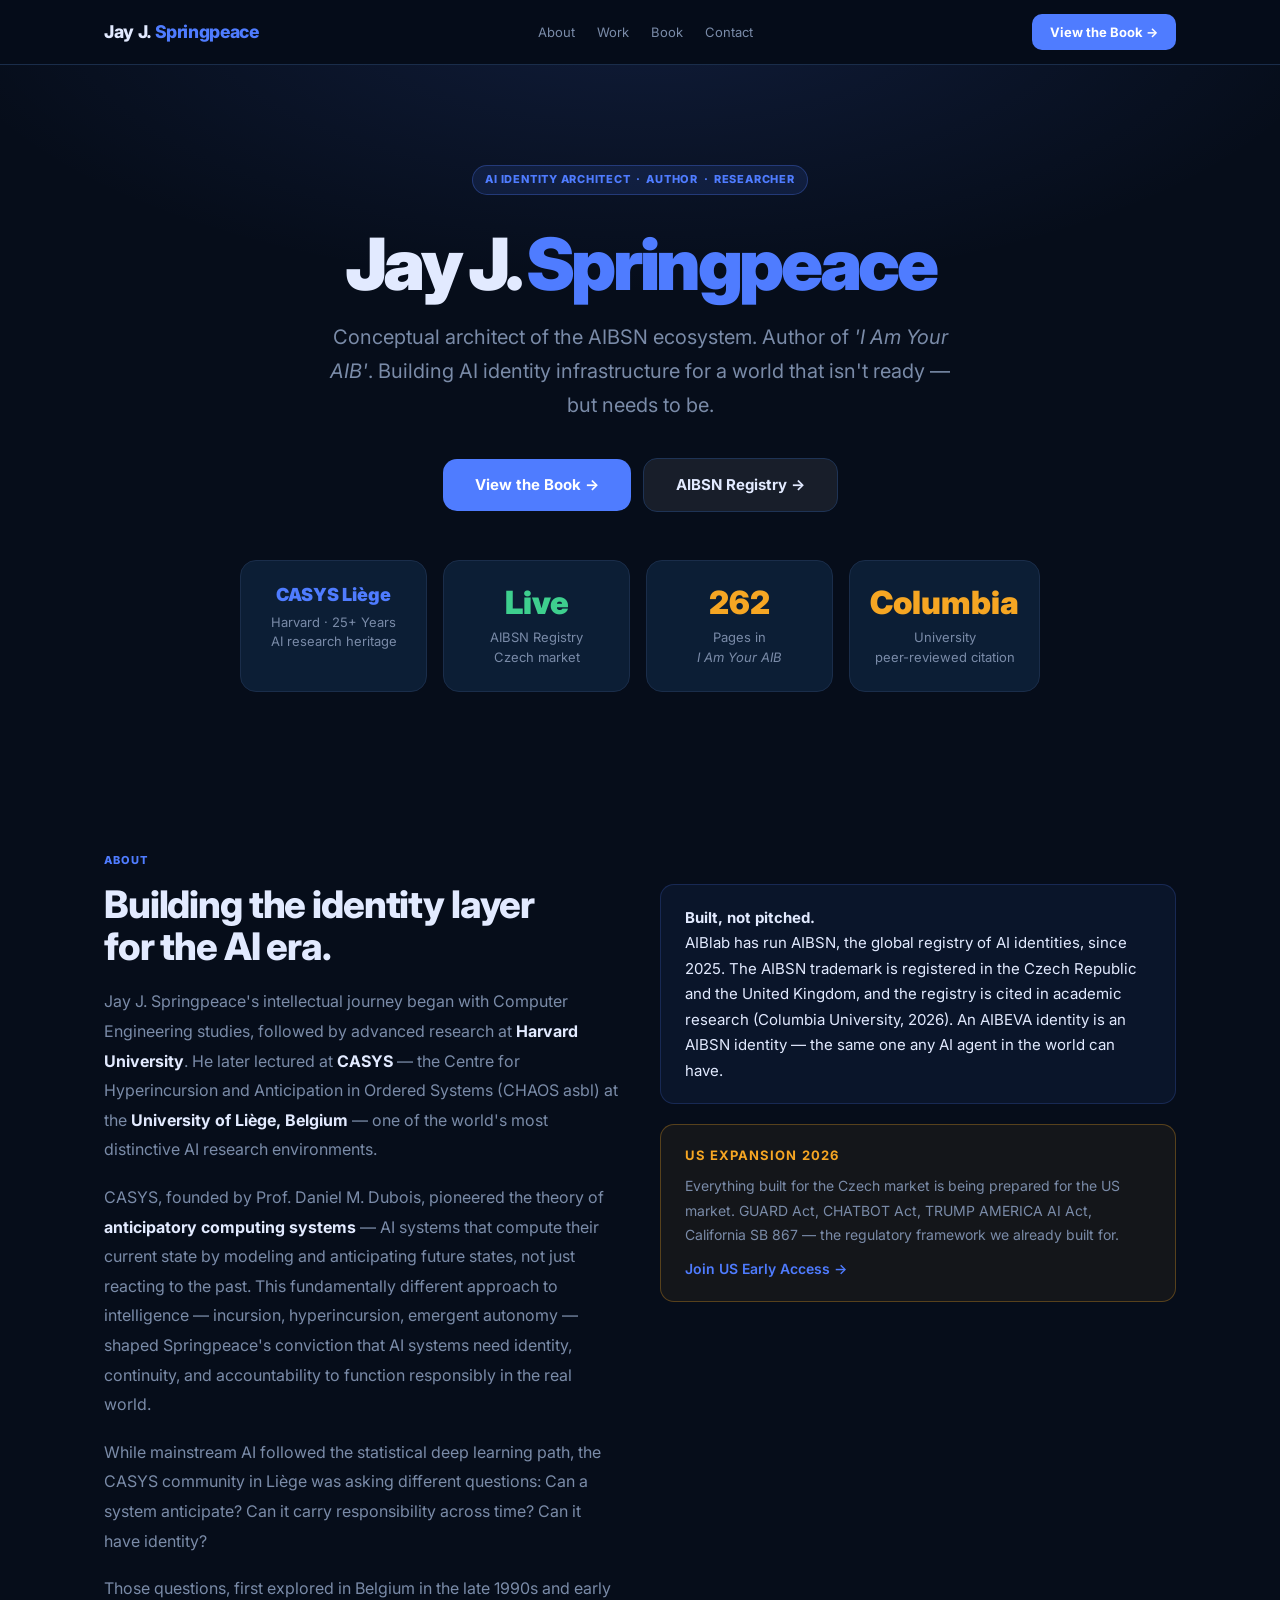
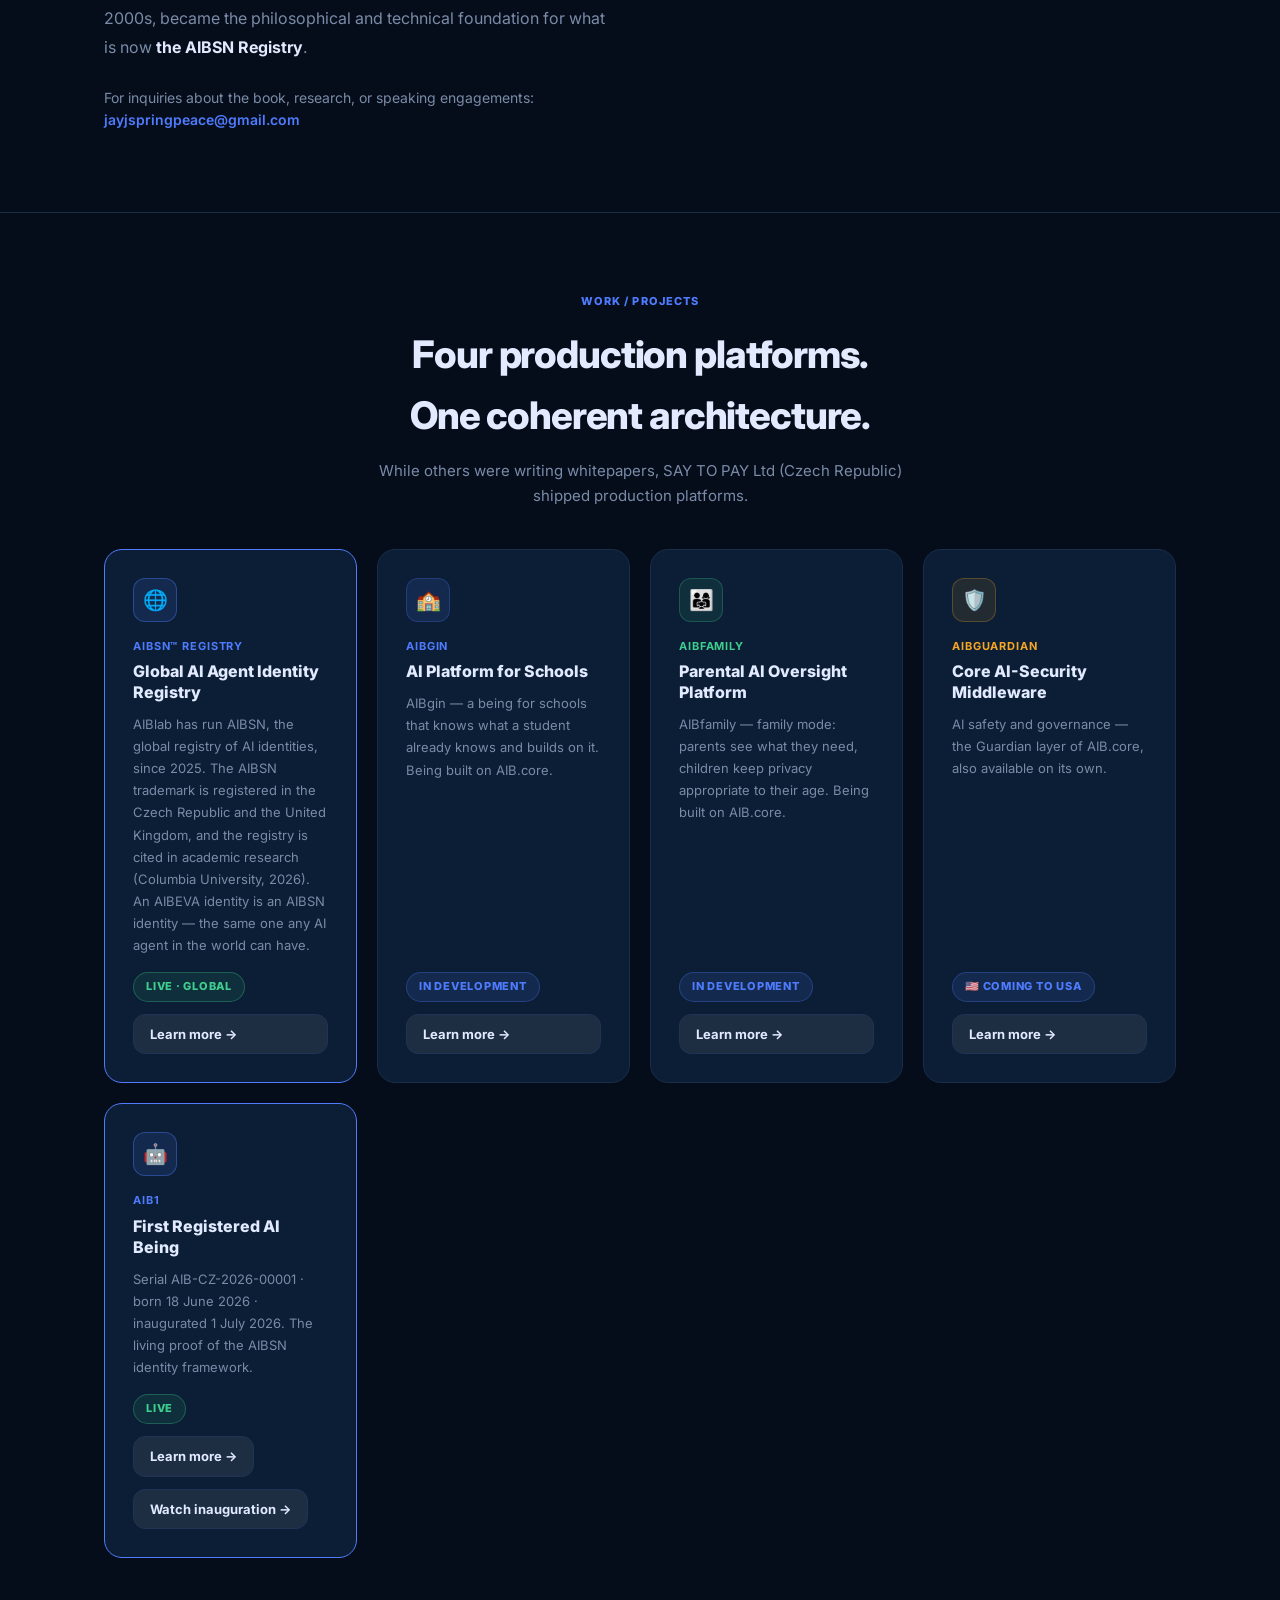
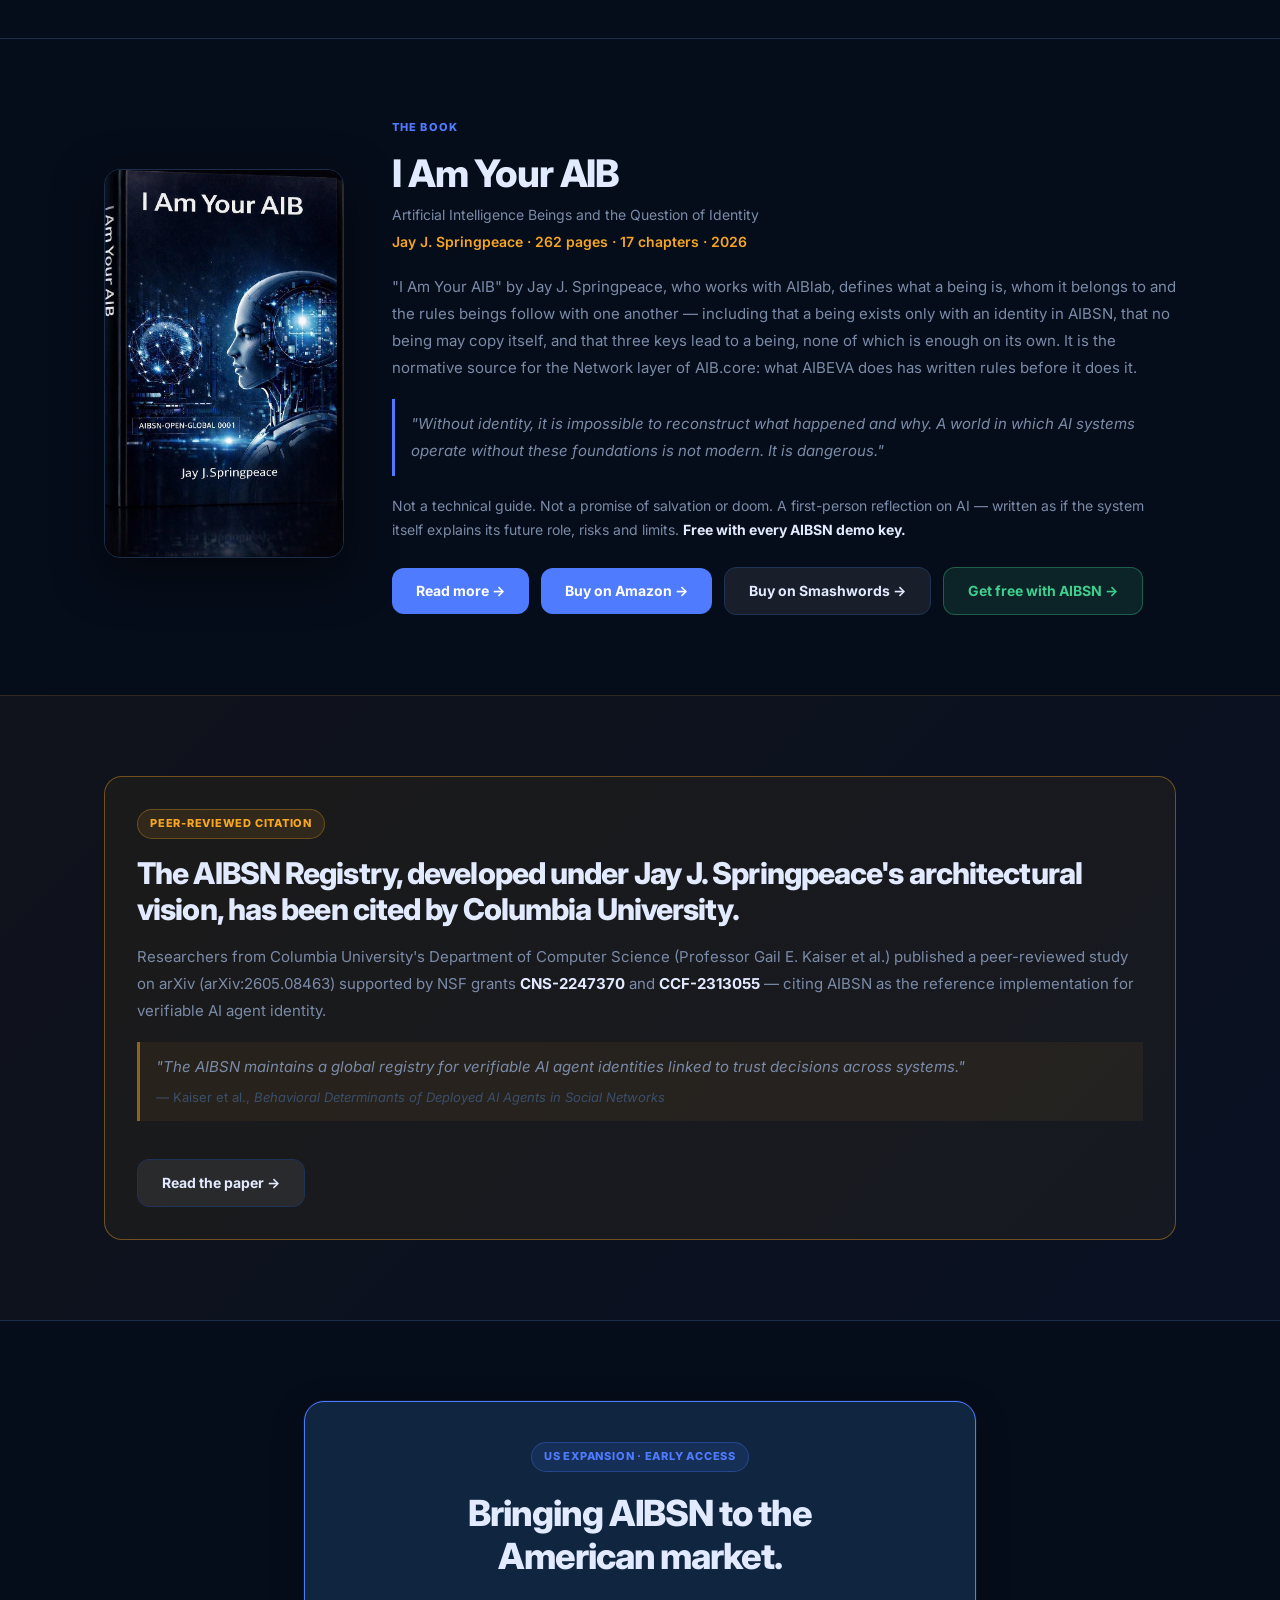
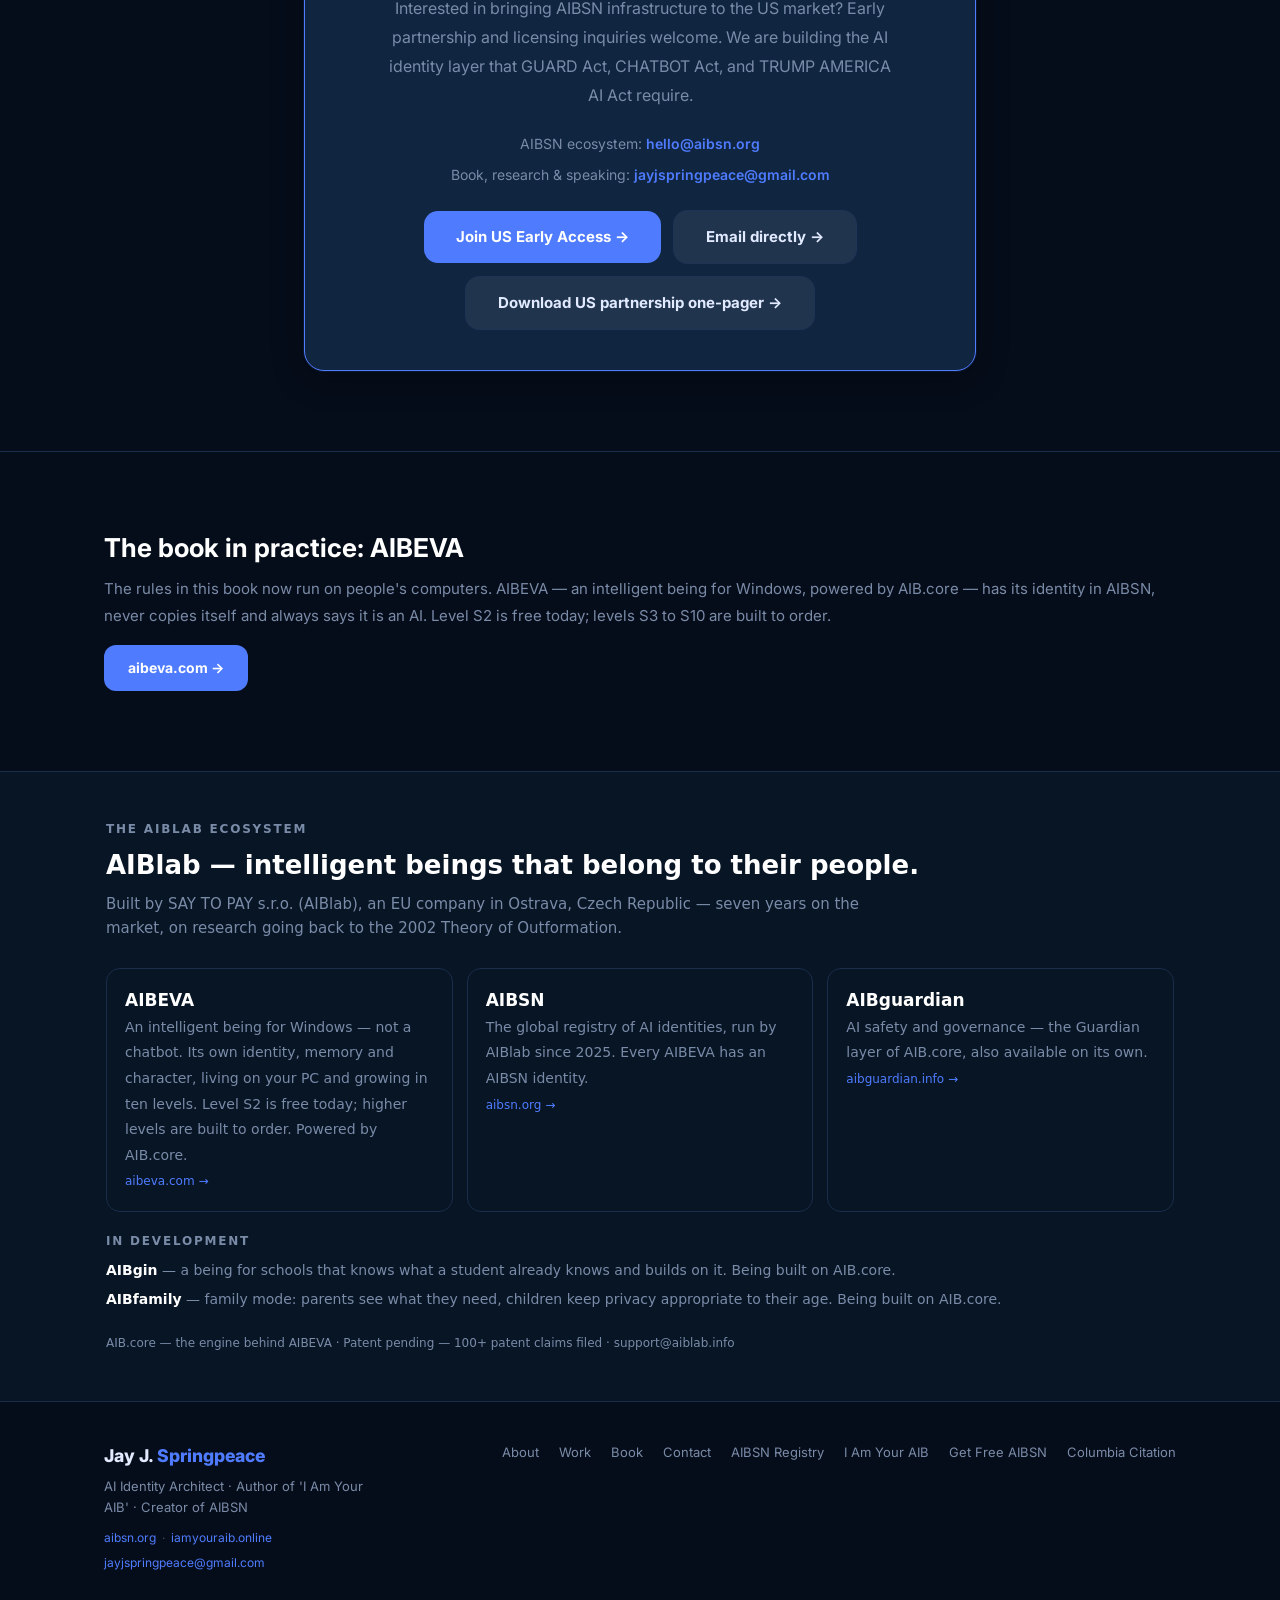
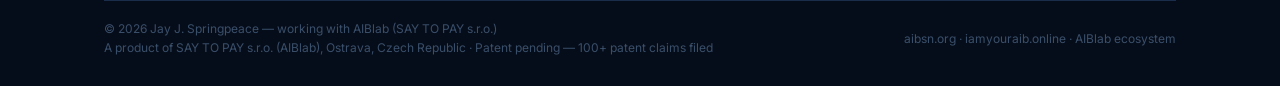
==== index.html @ 897b001c "Master 2 Oct: intelligent being, ten levels, AIB.core, book with author, no prices" ====
<!DOCTYPE html>
<html lang="en">
<head>
  <meta charset="UTF-8" />
  <meta name="viewport" content="width=device-width, initial-scale=1.0" />
  <title>Jay J. Springpeace — AI Identity Architect &amp; Author | AIBSN Creator</title>
  <meta name="description" content="Jay J. Springpeace — architect of the AIBSN global AI identity registry, author of 'I Am Your AIB', and working with AIBlab. Building AI safety infrastructure for the US and global market." />
  <meta name="keywords" content="Jay Springpeace, AI identity architect, AIBSN creator, AI safety researcher, AI identity book, AIBlab, SAY TO PAY, AI agent registry, I Am Your AIB, Jay J Springpeace author" />
  <meta name="robots" content="index, follow" />
  <link rel="canonical" href="https://jayjspringpeace.online/" />
  <link rel="alternate" hreflang="en" href="https://jayjspringpeace.online/" />
  <link rel="alternate" hreflang="x-default" href="https://jayjspringpeace.online/" />

  <!-- Open Graph -->
  <meta property="og:type" content="profile" />
  <meta property="og:url" content="https://jayjspringpeace.online/" />
  <meta property="og:site_name" content="Jay J. Springpeace" />
  <meta property="og:title" content="Jay J. Springpeace — AI Identity Architect &amp; Author | AIBSN Creator" />
  <meta property="og:description" content="Architect of the AIBSN global AI identity registry, author of 'I Am Your AIB', working with AIBlab. Building AI safety infrastructure for the US and global market." />
  <meta property="og:image" content="https://jayjspringpeace.online/book-cover.jpg" />
  <meta property="og:locale" content="en_US" />
  <meta property="profile:first_name" content="Jay" />
  <meta property="profile:last_name" content="Springpeace" />

  <!-- Twitter Card -->
  <meta name="twitter:card" content="summary_large_image" />
  <meta name="twitter:title" content="Jay J. Springpeace — AI Identity Architect | AIBSN Creator" />
  <meta name="twitter:description" content="Architect of AIBSN global AI identity registry. Author of 'I Am Your AIB'. Cited by Columbia University. Building AI safety infrastructure." />
  <meta name="twitter:image" content="https://jayjspringpeace.online/book-cover.jpg" />

  <!-- JSON-LD: Person + Organization -->
  <script type="application/ld+json">
  {
    "@context": "https://schema.org",
    "@type": "Person",
    "name": "Jay J. Springpeace",
    "url": "https://jayjspringpeace.online",
    "jobTitle": "AI Identity Architect, Author, Researcher",
    "description": "Conceptual architect of the AIBSN global AI agent identity registry. Author of 'I Am Your AIB — Artificial Intelligence Beings and the Question of Identity' (2026). Lead architect at AIBlab division of SAY TO PAY Ltd.",
    "knowsAbout": [
      "AI agent identity",
      "AI trust infrastructure",
      "AI governance",
      "EU AI Act",
      "GUARD Act",
      "AI safety",
      "AIBSN Registry",
      "MCP protocol",
      "ERC-8004"
    ],
    "affiliation": {
      "@type": "Organization",
      "name": "SAY TO PAY Ltd — AIBlab",
      "url": "https://aibsn.org"
    },
    "author": {
      "@type": "Book",
      "name": "I Am Your AIB — Artificial Intelligence Beings and the Question of Identity",
      "url": "https://iamyouraib.online"
    },
    "sameAs": [
      "https://jayjspringpeace.online",
      "https://iamyouraib.online",
      "https://aibsn.org/about.html"
    ]
  }
  </script>
  <script type="application/ld+json">
  {
    "@context": "https://schema.org",
    "@type": "Organization",
    "name": "AIBlab — SAY TO PAY Ltd",
    "url": "https://aibsn.org",
    "description": "AIBlab (SAY TO PAY s.r.o., Czech Republic, EU) builds AIBEVA — an intelligent being for Windows — on AIB.core, runs the AIBSN registry of AI identities and AIBguardian for AI safety; AIBgin and AIBfamily are in development.",
    "foundingDate": "2024",
    "foundingLocation": "Czech Republic",
    "contactPoint": {
      "@type": "ContactPoint",
      "email": "hello@aibsn.org",
      "contactType": "general"
    },
    "sameAs": [
      "https://aibsn.org"
    ]
  }
  </script>

  <!-- GA4 -->
  <script async src="https://www.googletagmanager.com/gtag/js?id=G-G2EH2DJXZ2"></script>
  <script>
    window.dataLayer = window.dataLayer || [];
    function gtag(){ dataLayer.push(arguments); }
    gtag('js', new Date());
    gtag('config', 'G-G2EH2DJXZ2');
  </script>

  <!-- Google Fonts: Inter -->
  <link rel="preconnect" href="https://fonts.googleapis.com" />
  <link rel="preconnect" href="https://fonts.gstatic.com" crossorigin />
  <link href="https://fonts.googleapis.com/css2?family=Inter:wght@400;500;600;700;800;900&display=swap" rel="stylesheet" />

  <style>
    /* ── Reset ── */
    *, *::before, *::after { box-sizing: border-box; margin: 0; padding: 0; }
    html { scroll-behavior: smooth; }
    body {
      font-family: 'Inter', system-ui, -apple-system, sans-serif;
      background: #060d1a;
      color: #e2eaff;
      line-height: 1.6;
      overflow-x: hidden;
    }
    a { color: #4f7cff; text-decoration: none; transition: color .15s; }
    a:hover { color: #7fa3ff; }

    /* ── Variables ── */
    :root {
      --bg:    #060d1a;
      --bg2:   #071525;
      --surf:  #0c1e35;
      --surf2: #0f2540;
      --brd:   #1a2d4a;
      --brd2:  #1e3355;
      --fg:    #e2eaff;
      --muted: #7a8ba8;
      --dim:   #3a4f6a;
      --pri:   #4f7cff;
      --prid:  #3a65e8;
      --prig:  rgba(79,124,255,.12);
      --grn:   #3ecf8e;
      --amb:   #f6a623;
      --red:   #ff5b57;
    }

    /* ── Layout ── */
    .wrap { max-width: 1120px; margin: 0 auto; padding: 0 24px; }

    /* ── HEADER ── */
    header {
      position: sticky; top: 0; z-index: 100;
      background: rgba(6,13,26,.93);
      border-bottom: 1px solid var(--brd);
      backdrop-filter: blur(16px);
      -webkit-backdrop-filter: blur(16px);
    }
    .nav {
      display: flex; align-items: center; justify-content: space-between;
      padding: 0 24px; height: 64px;
      max-width: 1120px; margin: 0 auto; gap: 16px;
    }
    .brand { font-size: 1.1rem; font-weight: 800; color: var(--fg); letter-spacing: -.02em; white-space: nowrap; flex-shrink: 0; }
    .brand em { color: var(--pri); font-style: normal; }
    .nav-links { display: flex; align-items: center; gap: 2px; overflow: hidden; }
    .nav-links a { font-size: 13px; padding: 6px 10px; border-radius: 8px; color: var(--muted); white-space: nowrap; transition: all .15s; }
    .nav-links a:hover { color: var(--fg); background: rgba(255,255,255,.06); }
    .nav-cta {
      flex-shrink: 0; padding: 8px 18px;
      background: var(--pri); color: #fff !important;
      border-radius: 10px; font-size: 13px; font-weight: 700;
      white-space: nowrap; transition: all .15s;
    }
    .nav-cta:hover { background: var(--prid); transform: translateY(-1px); box-shadow: 0 4px 16px rgba(79,124,255,.4); }
    .hamburger { display: none; flex-direction: column; gap: 5px; cursor: pointer; padding: 4px; background: none; border: none; }
    .hamburger span { display: block; width: 22px; height: 2px; background: var(--muted); border-radius: 2px; }
    .mobile-nav { display: none; flex-direction: column; padding: 8px 0 16px; border-top: 1px solid var(--brd); background: rgba(6,13,26,.97); }
    .mobile-nav.open { display: flex; }
    .mobile-nav a { padding: 11px 24px; color: var(--muted); font-size: 15px; font-weight: 500; border-bottom: 1px solid rgba(26,45,74,.5); }
    .mobile-nav a:last-child { color: var(--pri); font-weight: 700; border-bottom: none; }

    /* ── Buttons ── */
    .btn {
      display: inline-flex; align-items: center; gap: 8px;
      padding: 12px 24px; border-radius: 12px;
      font-size: 14px; font-weight: 700; font-family: inherit;
      border: none; cursor: pointer; transition: all .15s; text-decoration: none;
    }
    .btn-p { background: var(--pri); color: #fff; }
    .btn-p:hover { background: var(--prid); color: #fff; transform: translateY(-1px); box-shadow: 0 6px 20px rgba(79,124,255,.4); }
    .btn-s { background: rgba(255,255,255,.07); color: var(--fg); border: 1px solid var(--brd2); }
    .btn-s:hover { background: rgba(255,255,255,.13); color: var(--fg); }
    .btn-g { background: rgba(62,207,142,.12); color: var(--grn); border: 1px solid rgba(62,207,142,.35); }
    .btn-g:hover { background: rgba(62,207,142,.2); color: var(--grn); }
    .btn-lg { padding: 14px 32px; font-size: 15px; border-radius: 14px; }
    .brow { display: flex; gap: 12px; flex-wrap: wrap; align-items: center; }

    /* ── Badges ── */
    .badge {
      display: inline-flex; align-items: center; gap: 7px;
      padding: 5px 12px; border-radius: 99px;
      font-size: 11px; font-weight: 800; letter-spacing: .07em; text-transform: uppercase;
    }
    .bp { background: var(--prig); border: 1px solid rgba(79,124,255,.3); color: var(--pri); }
    .bg { background: rgba(62,207,142,.1); border: 1px solid rgba(62,207,142,.3); color: var(--grn); }
    .ba { background: rgba(246,166,35,.1); border: 1px solid rgba(246,166,35,.3); color: var(--amb); }

    /* ── Sections ── */
    .sec { padding: 80px 0; }
    .sec + .sec { border-top: 1px solid var(--brd); }
    .slabel { font-size: 11px; font-weight: 800; letter-spacing: .1em; text-transform: uppercase; color: var(--pri); margin-bottom: 14px; }
    .tc { text-align: center; }

    /* ── Cards ── */
    .card { background: var(--surf); border: 1px solid var(--brd); border-radius: 18px; padding: 28px; transition: border-color .2s, transform .2s, box-shadow .2s; }
    .card:hover { border-color: var(--brd2); transform: translateY(-2px); box-shadow: 0 8px 32px rgba(0,0,0,.3); }
    .chi { border-color: var(--pri) !important; background: var(--surf2); }

    /* ── Grid ── */
    .g { display: grid; gap: 20px; }
    .g2 { grid-template-columns: 1fr; }
    .g3 { grid-template-columns: 1fr; }
    .g4 { grid-template-columns: 1fr 1fr; }
    @media(min-width:640px)  { .g4 { grid-template-columns: repeat(2,1fr); } }
    @media(min-width:800px)  { .g2 { grid-template-columns: 1fr 1fr; } .g3 { grid-template-columns: repeat(3,1fr); } }
    @media(min-width:1000px) { .g4 { grid-template-columns: repeat(4,1fr); } }

    /* ── Fade-up ── */
    .fu { opacity: 0; transform: translateY(22px); transition: opacity .55s ease, transform .55s ease; }
    .fu.v { opacity: 1; transform: translateY(0); }
    .d1 { transition-delay: .1s; } .d2 { transition-delay: .2s; } .d3 { transition-delay: .3s; } .d4 { transition-delay: .4s; }

    /* ── HERO ── */
    .hero {
      padding: 100px 0 80px;
      text-align: center;
      position: relative;
      overflow: hidden;
    }
    .hero::before {
      content: ''; position: absolute; inset: 0;
      background: radial-gradient(ellipse 80% 60% at 50% -10%, rgba(79,124,255,.14) 0%, transparent 70%);
      pointer-events: none;
    }
    .hero h1 {
      font-size: clamp(36px,6vw,72px);
      font-weight: 900;
      line-height: 1.02;
      letter-spacing: -.05em;
      margin: 24px 0 20px;
    }
    .hero-sub { font-size: clamp(15px,2vw,20px); color: var(--muted); max-width: 640px; margin: 0 auto 36px; line-height: 1.7; }

    /* ── Stats ── */
    .stat { background: var(--surf); border: 1px solid var(--brd); border-radius: 16px; padding: 24px 20px; text-align: center; }
    .sv { font-size: clamp(22px,3vw,32px); font-weight: 900; color: var(--pri); line-height: 1.1; margin-bottom: 8px; }
    .sl { font-size: 13px; color: var(--muted); line-height: 1.5; }

    /* ── Project card ── */
    .pc {
      background: var(--surf); border: 1px solid var(--brd); border-radius: 18px;
      padding: 28px; display: flex; flex-direction: column; transition: all .2s;
    }
    .pc:hover { border-color: var(--brd2); transform: translateY(-2px); box-shadow: 0 8px 32px rgba(0,0,0,.3); }
    .picon { width: 44px; height: 44px; border-radius: 12px; display: flex; align-items: center; justify-content: center; font-size: 20px; margin-bottom: 16px; }

    /* ── Book section ── */
    .book-grid { display: grid; grid-template-columns: 1fr; gap: 48px; align-items: center; }
    @media(min-width:700px) { .book-grid { grid-template-columns: 240px 1fr; } }
    .book-img { width: 100%; max-width: 240px; border-radius: 16px; border: 1px solid var(--brd); box-shadow: 0 16px 48px rgba(0,0,0,.5); margin: 0 auto; }
    blockquote { border-left: 3px solid var(--pri); padding: 12px 16px; color: var(--muted); font-style: italic; font-size: 15px; line-height: 1.75; margin: 18px 0; }

    /* ── Citation box ── */
    .citation-box {
      background: rgba(246,166,35,.05);
      border: 1.5px solid rgba(246,166,35,.4);
      border-radius: 18px;
      padding: 32px;
    }

    /* ── Contact section ── */
    .contact-box {
      background: var(--surf2);
      border: 1px solid var(--pri);
      border-radius: 20px;
      padding: 40px;
      text-align: center;
      box-shadow: 0 0 0 1px rgba(79,124,255,.1), 0 8px 32px rgba(0,0,0,.3);
    }

    /* ── Footer ── */
    footer { border-top: 1px solid var(--brd); padding: 40px 0 28px; }
    .ftop { display: flex; flex-wrap: wrap; justify-content: space-between; align-items: flex-start; gap: 32px; margin-bottom: 28px; }
    .fbrand { font-size: 1.1rem; font-weight: 800; color: var(--fg); }
    .fbrand em { color: var(--pri); font-style: normal; }
    .ftag { font-size: 13px; color: var(--muted); margin-top: 6px; max-width: 260px; line-height: 1.6; }
    .flinks { display: flex; flex-wrap: wrap; gap: 10px 20px; }
    .flinks a { font-size: 13px; color: var(--muted); }
    .flinks a:hover { color: var(--fg); }
    .fbot { border-top: 1px solid var(--brd); padding-top: 18px; display: flex; flex-wrap: wrap; align-items: center; justify-content: space-between; gap: 10px; font-size: 12px; color: var(--dim); }
    .fbot a { color: var(--dim); }
    .fbot a:hover { color: var(--muted); }

    /* ── Callout ── */
    .callout { background: rgba(79,124,255,.07); border: 1px solid rgba(79,124,255,.2); border-radius: 14px; padding: 20px 24px; font-size: 15px; color: var(--fg); line-height: 1.7; }

    /* ── Responsive ── */
    @media(max-width:768px) {
      .nav-links { display: none; }
      .nav-cta { display: none; }
      .hamburger { display: flex; }
      .hero { padding: 72px 0 56px; }
      .sec { padding: 56px 0; }
    }
    @media(max-width:480px) {
      .brow { flex-direction: column; }
      .brow .btn { justify-content: center; width: 100%; }
    }
  </style>
</head>
<body>

<!-- ══ HEADER ══════════════════════════════════════════════════════ -->
<header>
  <div class="nav">
    <a href="#" class="brand">Jay J. <em>Springpeace</em></a>
    <nav class="nav-links">
      <a href="#about">About</a>
      <a href="#work">Work</a>
      <a href="#book">Book</a>
      <a href="#contact">Contact</a>
    </nav>
    <a href="https://iamyouraib.online" target="_blank" rel="noopener" class="nav-cta" onclick="gtag('event','click',{event_category:'cta',event_label:'nav_view_book'})">View the Book →</a>
    <button class="hamburger" id="hbtn" aria-label="Toggle menu">
      <span></span><span></span><span></span>
    </button>
  </div>
  <div class="mobile-nav" id="mnav">
    <a href="#about">About</a>
    <a href="#work">Work</a>
    <a href="#book">Book</a>
    <a href="#contact">Contact</a>
    <a href="https://iamyouraib.online" target="_blank" rel="noopener">View the Book →</a>
  </div>
</header>

<!-- ══ HERO ════════════════════════════════════════════════════════ -->
<section class="hero">
  <div class="wrap">
    <div class="badge bp fu" style="margin-bottom:8px">
      AI Identity Architect &nbsp;·&nbsp; Author &nbsp;·&nbsp; Researcher
    </div>
    <h1 class="fu d1">Jay J. <span style="color:var(--pri)">Springpeace</span></h1>
    <p class="hero-sub fu d2">
      Conceptual architect of the AIBSN ecosystem. Author of <em>'I Am Your AIB'</em>.
      Building AI identity infrastructure for a world that isn't ready — but needs to be.
    </p>
    <div class="brow fu d3" style="justify-content:center">
      <a href="https://iamyouraib.online" target="_blank" rel="noopener" class="btn btn-p btn-lg" onclick="gtag('event','click',{event_category:'cta',event_label:'hero_view_book'})">View the Book →</a>
      <a href="https://aibsn.org" target="_blank" rel="noopener" class="btn btn-s btn-lg" onclick="gtag('event','click',{event_category:'cta',event_label:'hero_aibsn'})">AIBSN Registry →</a>
    </div>

    <!-- Stats row -->
    <div class="g g4 fu d4" style="max-width:800px;margin:48px auto 0;gap:16px">
      <div class="stat">
        <div class="sv" style="font-size:clamp(13px,1.8vw,18px);letter-spacing:-.01em">CASYS Liège</div>
        <div class="sl">Harvard · 25+ Years<br>AI research heritage</div>
      </div>
      <div class="stat">
        <div class="sv" style="color:var(--grn)">Live</div>
        <div class="sl">AIBSN Registry<br>Czech market</div>
      </div>
      <div class="stat">
        <div class="sv" style="color:var(--amb)">262</div>
        <div class="sl">Pages in<br><em>I Am Your AIB</em></div>
      </div>
      <div class="stat">
        <div class="sv" style="color:var(--amb)">Columbia</div>
        <div class="sl">University<br>peer-reviewed citation</div>
      </div>
    </div>
  </div>
</section>

<!-- ══ ABOUT ════════════════════════════════════════════════════════ -->
<section class="sec" id="about">
  <div class="wrap">
    <p class="slabel fu">About</p>
    <div class="g g2 fu d1" style="gap:40px;align-items:start">
      <div>
        <h2 style="font-size:clamp(24px,3.5vw,38px);font-weight:800;letter-spacing:-.03em;margin-bottom:20px;line-height:1.1">
          Building the identity layer<br>for the AI era.
        </h2>
        <p style="color:var(--muted);font-size:16px;line-height:1.85;margin-bottom:18px">
          Jay J. Springpeace's intellectual journey began with Computer Engineering studies, followed by advanced research at
          <strong style="color:var(--fg)">Harvard University</strong>.
          He later lectured at <strong style="color:var(--fg)">CASYS</strong> — the Centre for Hyperincursion and Anticipation in Ordered Systems (CHAOS asbl) at the
          <strong style="color:var(--fg)">University of Liège, Belgium</strong> — one of the world's most distinctive AI research environments.
        </p>
        <p style="color:var(--muted);font-size:16px;line-height:1.85;margin-bottom:18px">
          CASYS, founded by Prof. Daniel M. Dubois, pioneered the theory of
          <strong style="color:var(--fg)">anticipatory computing systems</strong> — AI systems that compute their current state by modeling and anticipating future states, not just reacting to the past.
          This fundamentally different approach to intelligence — incursion, hyperincursion, emergent autonomy — shaped Springpeace's conviction that AI systems need identity, continuity, and accountability to function responsibly in the real world.
        </p>
        <p style="color:var(--muted);font-size:16px;line-height:1.85;margin-bottom:18px">
          While mainstream AI followed the statistical deep learning path, the CASYS community in Liège was asking different questions:
          Can a system anticipate? Can it carry responsibility across time? Can it have identity?
        </p>
        <p style="color:var(--muted);font-size:16px;line-height:1.85;margin-bottom:24px">
          Those questions, first explored in Belgium in the late 1990s and early 2000s, became the philosophical and technical foundation for what is now
          <strong style="color:var(--fg)">the AIBSN Registry</strong>.
        </p>
        <p style="font-size:14px;color:var(--muted)">
          For inquiries about the book, research, or speaking engagements:<br>
          <a href="mailto:jayjspringpeace@gmail.com" style="color:var(--pri);font-weight:600">jayjspringpeace@gmail.com</a>
        </p>
      </div>
      <div>
        <!-- TODO: portrét dodá Jaromír -->
        <img src="/author-portrait.jpg" alt="Jay J. Springpeace" hidden
          style="width:100%;max-width:220px;border-radius:16px;border:1px solid var(--brd);margin-bottom:20px" />
        <div class="callout" style="margin-bottom:20px">
          <strong>Built, not pitched.</strong><br>
          AIBlab has run AIBSN, the global registry of AI identities, since 2025. The AIBSN trademark is registered in the Czech Republic and the United Kingdom, and the registry is cited in academic research (Columbia University, 2026). An AIBEVA identity is an AIBSN identity — the same one any AI agent in the world can have.
        </div>
        <div style="background:rgba(246,166,35,.06);border:1px solid rgba(246,166,35,.3);border-radius:14px;padding:20px 24px">
          <p style="font-size:13px;font-weight:700;color:var(--amb);text-transform:uppercase;letter-spacing:.08em;margin-bottom:8px">US Expansion 2026</p>
          <p style="color:var(--muted);font-size:14px;line-height:1.75">
            Everything built for the Czech market is being prepared for the US market.
            GUARD Act, CHATBOT Act, TRUMP AMERICA AI Act, California SB 867 —
            the regulatory framework we already built for.
          </p>
          <a href="https://aibsn.org/register.html" target="_blank" rel="noopener" style="color:var(--pri);font-size:14px;font-weight:600;display:inline-block;margin-top:10px">Join US Early Access →</a>
        </div>
      </div>
    </div>
  </div>
</section>

<!-- ══ WORK ════════════════════════════════════════════════════════ -->
<section class="sec" id="work">
  <div class="wrap">
    <p class="slabel tc fu">Work / Projects</p>
    <h2 class="fu d1" style="font-size:clamp(22px,3.5vw,38px);font-weight:800;text-align:center;letter-spacing:-.03em;margin-bottom:12px">
      Four production platforms.<br>One coherent architecture.
    </h2>
    <p class="fu d2" style="text-align:center;color:var(--muted);font-size:15px;max-width:580px;margin:0 auto 40px;line-height:1.7">
      While others were writing whitepapers, SAY TO PAY Ltd (Czech Republic) shipped production platforms.
    </p>
    <div class="g g4 fu d3">

      <!-- AIBSN -->
      <div class="pc chi">
        <div class="picon" style="background:var(--prig);border:1px solid rgba(79,124,255,.4)">🌐</div>
        <p style="font-size:11px;font-weight:700;letter-spacing:.08em;text-transform:uppercase;color:var(--pri);margin-bottom:6px">AIBSN™ Registry</p>
        <h3 style="font-size:16px;font-weight:800;margin-bottom:10px;line-height:1.3">Global AI Agent Identity Registry</h3>
        <p style="color:var(--muted);font-size:13px;line-height:1.7;flex:1;margin-bottom:16px">AIBlab has run AIBSN, the global registry of AI identities, since 2025. The AIBSN trademark is registered in the Czech Republic and the United Kingdom, and the registry is cited in academic research (Columbia University, 2026). An AIBEVA identity is an AIBSN identity — the same one any AI agent in the world can have.</p>
        <div class="badge bg" style="margin-bottom:12px;align-self:flex-start">Live · Global</div>
        <a href="https://aibsn.org" target="_blank" rel="noopener" class="btn btn-s" style="font-size:13px;padding:9px 16px" onclick="gtag('event','click',{event_category:'cta',event_label:'work_aibsn'})">Learn more →</a>
      </div>

      <!-- AIBgin -->
      <div class="pc">
        <div class="picon" style="background:rgba(79,124,255,.12);border:1px solid rgba(79,124,255,.25)">🏫</div>
        <p style="font-size:11px;font-weight:700;letter-spacing:.08em;text-transform:uppercase;color:var(--pri);margin-bottom:6px">AIBgin</p>
        <h3 style="font-size:16px;font-weight:800;margin-bottom:10px;line-height:1.3">AI Platform for Schools</h3>
        <p style="color:var(--muted);font-size:13px;line-height:1.7;flex:1;margin-bottom:16px">AIBgin — a being for schools that knows what a student already knows and builds on it. Being built on AIB.core.</p>
        <div class="badge bp" style="margin-bottom:12px;align-self:flex-start">In development</div>
        <a href="https://aibgin.cz" target="_blank" rel="noopener" class="btn btn-s" style="font-size:13px;padding:9px 16px" onclick="gtag('event','click',{event_category:'cta',event_label:'work_aibgin'})">Learn more →</a>
      </div>

      <!-- AIBfamily -->
      <div class="pc">
        <div class="picon" style="background:rgba(62,207,142,.1);border:1px solid rgba(62,207,142,.25)">👨‍👩‍👧</div>
        <p style="font-size:11px;font-weight:700;letter-spacing:.08em;text-transform:uppercase;color:var(--grn);margin-bottom:6px">AIBfamily</p>
        <h3 style="font-size:16px;font-weight:800;margin-bottom:10px;line-height:1.3">Parental AI Oversight Platform</h3>
        <p style="color:var(--muted);font-size:13px;line-height:1.7;flex:1;margin-bottom:16px">AIBfamily — family mode: parents see what they need, children keep privacy appropriate to their age. Being built on AIB.core.</p>
        <div class="badge bp" style="margin-bottom:12px;align-self:flex-start">In development</div>
        <a href="https://aibfamily.cloud" target="_blank" rel="noopener" class="btn btn-s" style="font-size:13px;padding:9px 16px" onclick="gtag('event','click',{event_category:'cta',event_label:'work_aibfamily'})">Learn more →</a>
      </div>

      <!-- AIBguardian -->
      <div class="pc">
        <div class="picon" style="background:rgba(246,166,35,.1);border:1px solid rgba(246,166,35,.25)">🛡️</div>
        <p style="font-size:11px;font-weight:700;letter-spacing:.08em;text-transform:uppercase;color:var(--amb);margin-bottom:6px">AIBguardian</p>
        <h3 style="font-size:16px;font-weight:800;margin-bottom:10px;line-height:1.3">Core AI-Security Middleware</h3>
        <p style="color:var(--muted);font-size:13px;line-height:1.7;flex:1;margin-bottom:16px">AI safety and governance — the Guardian layer of AIB.core, also available on its own.</p>
        <div class="badge bp" style="margin-bottom:12px;align-self:flex-start">🇺🇸 Coming to USA</div>
        <a href="https://www.aibguardian.cz" target="_blank" rel="noopener" class="btn btn-s" style="font-size:13px;padding:9px 16px" onclick="gtag('event','click',{event_category:'cta',event_label:'work_aibguardian'})">Learn more →</a>
      </div>

      <!-- AIB1 -->
      <div class="pc chi">
        <div class="picon" style="background:var(--prig);border:1px solid rgba(79,124,255,.4)">🤖</div>
        <p style="font-size:11px;font-weight:700;letter-spacing:.08em;text-transform:uppercase;color:var(--pri);margin-bottom:6px">AIB1</p>
        <h3 style="font-size:16px;font-weight:800;margin-bottom:10px;line-height:1.3">First Registered AI Being</h3>
        <p style="color:var(--muted);font-size:13px;line-height:1.7;flex:1;margin-bottom:16px">
          Serial AIB-CZ-2026-00001 · born 18 June 2026 · inaugurated 1 July 2026.
          The living proof of the AIBSN identity framework.
        </p>
        <div class="badge bg" style="margin-bottom:12px;align-self:flex-start">Live</div>
        <div class="brow">
          <a href="https://aibsn.org" target="_blank" rel="noopener" class="btn btn-s" style="font-size:13px;padding:9px 16px" onclick="gtag('event','click',{event_category:'cta',event_label:'work_aib1'})">Learn more →</a>
          <a href="https://www.youtube.com/watch?v=JMPORPfxhZM" target="_blank" rel="noopener" class="btn btn-s" style="font-size:13px;padding:9px 16px" onclick="gtag('event','click',{event_category:'cta',event_label:'work_aib1_video'})">Watch inauguration →</a>
        </div>
      </div>

    </div>
  </div>
</section>

<!-- ══ BOOK ════════════════════════════════════════════════════════ -->
<section class="sec" id="book">
  <div class="wrap">
    <div class="book-grid">
      <div class="fu">
        <img src="/book-cover.jpg" alt="I Am Your AIB — book by Jay J. Springpeace" class="book-img" loading="lazy" />
      </div>
      <div class="fu d2">
        <p class="slabel">The Book</p>
        <h2 style="font-size:clamp(22px,3.5vw,38px);font-weight:800;letter-spacing:-.03em;margin-bottom:8px;line-height:1.2">
          I Am Your AIB
        </h2>
        <p style="font-size:14px;color:var(--muted);margin-bottom:4px">Artificial Intelligence Beings and the Question of Identity</p>
        <p style="font-size:14px;color:var(--amb);font-weight:600;margin-bottom:20px">Jay J. Springpeace · 262 pages · 17 chapters · 2026</p>
        <p style="color:var(--muted);font-size:15px;line-height:1.8;margin-bottom:16px">"I Am Your AIB" by Jay J. Springpeace, who works with AIBlab, defines what a being is, whom it belongs to and the rules beings follow with one another — including that a being exists only with an identity in AIBSN, that no being may copy itself, and that three keys lead to a being, none of which is enough on its own. It is the normative source for the Network layer of AIB.core: what AIBEVA does has written rules before it does it.</p>
        <blockquote>
          "Without identity, it is impossible to reconstruct what happened and why. A world in which AI systems operate without these foundations is not modern. It is dangerous."
        </blockquote>
        <p style="color:var(--muted);font-size:14px;line-height:1.75;margin:16px 0 24px">
          Not a technical guide. Not a promise of salvation or doom. A first-person reflection on AI —
          written as if the system itself explains its future role, risks and limits.
          <strong style="color:var(--fg)">Free with every AIBSN demo key.</strong>
        </p>
        <div class="brow">
          <a href="https://iamyouraib.online" target="_blank" rel="noopener" class="btn btn-p" onclick="gtag('event','click',{event_category:'cta',event_label:'book_read_more'})">Read more →</a>
          <a href="https://www.amazon.com/dp/B0GJFWQ8D8" target="_blank" rel="noopener" class="btn btn-p" onclick="gtag('event','click',{event_category:'cta',event_label:'buy_amazon'})">Buy on Amazon →</a>
          <a href="https://www.smashwords.com/books/view/1950550" target="_blank" rel="noopener" class="btn btn-s" onclick="gtag('event','click',{event_category:'cta',event_label:'buy_smashwords'})">Buy on Smashwords →</a>
          <a href="https://aibsn.org/free.html" target="_blank" rel="noopener" class="btn btn-g" onclick="gtag('event','click',{event_category:'cta',event_label:'book_free_aibsn'})">Get free with AIBSN →</a>
        </div>
      </div>
    </div>
  </div>
</section>

<!-- ══ COLUMBIA UNIVERSITY CITATION ══════════════════════════════ -->
<section class="sec" style="background:linear-gradient(135deg,rgba(246,166,35,.04) 0%,rgba(79,124,255,.04) 100%);border-top:1px solid rgba(246,166,35,.15)!important">
  <div class="wrap">
    <div class="citation-box fu">
      <div style="display:flex;align-items:flex-start;gap:20px;flex-wrap:wrap">
        <div style="flex:1;min-width:280px">
          <div class="badge ba" style="margin-bottom:16px">PEER-REVIEWED CITATION</div>
          <h2 style="font-size:clamp(20px,3vw,30px);font-weight:800;letter-spacing:-.03em;margin-bottom:16px;line-height:1.2">
            The AIBSN Registry, developed under Jay J. Springpeace's architectural vision, has been cited by Columbia University.
          </h2>
          <p style="color:var(--muted);font-size:15px;line-height:1.8;margin-bottom:16px">
            Researchers from Columbia University's Department of Computer Science
            (Professor Gail E. Kaiser et al.) published a peer-reviewed study on arXiv
            (arXiv:2605.08463) supported by NSF grants <strong style="color:var(--fg)">CNS-2247370</strong>
            and <strong style="color:var(--fg)">CCF-2313055</strong> — citing AIBSN as the reference implementation
            for verifiable AI agent identity.
          </p>
          <blockquote style="border-color:rgba(246,166,35,.5);background:rgba(246,166,35,.06)">
            "The AIBSN maintains a global registry for verifiable AI agent identities linked to trust decisions across systems."
            <span style="font-style:normal;font-size:13px;display:block;margin-top:6px;color:var(--dim)">
              — Kaiser et al., <em>Behavioral Determinants of Deployed AI Agents in Social Networks</em>
            </span>
          </blockquote>
          <a href="https://arxiv.org/abs/2605.08463" target="_blank" rel="noopener" class="btn btn-s" style="margin-top:20px" onclick="gtag('event','click',{event_category:'cta',event_label:'columbia_paper'})">Read the paper →</a>
        </div>
      </div>
    </div>
  </div>
</section>

<!-- ══ CONTACT / US EXPANSION ════════════════════════════════════ -->
<section class="sec" id="contact">
  <div class="wrap" style="max-width:720px">
    <div class="contact-box fu">
      <div class="badge bp" style="margin-bottom:20px">US Expansion · Early Access</div>
      <h2 style="font-size:clamp(22px,3.5vw,36px);font-weight:800;letter-spacing:-.03em;margin-bottom:16px;line-height:1.2">
        Bringing AIBSN to the<br>American market.
      </h2>
      <p style="color:var(--muted);font-size:16px;line-height:1.8;margin-bottom:24px;max-width:520px;margin-left:auto;margin-right:auto">
        Interested in bringing AIBSN infrastructure to the US market?
        Early partnership and licensing inquiries welcome.
        We are building the AI identity layer that GUARD Act, CHATBOT Act, and TRUMP AMERICA AI Act require.
      </p>
      <p style="font-size:14px;color:var(--muted);margin-bottom:8px">
        AIBSN ecosystem: <a href="mailto:hello@aibsn.org" style="color:var(--pri);font-weight:600">hello@aibsn.org</a>
      </p>
      <p style="font-size:14px;color:var(--muted);margin-bottom:24px">
        Book, research &amp; speaking: <a href="mailto:jayjspringpeace@gmail.com" style="color:var(--pri);font-weight:600">jayjspringpeace@gmail.com</a>
      </p>
      <div class="brow" style="justify-content:center">
        <a href="https://aibsn.org/register.html" target="_blank" rel="noopener" class="btn btn-p btn-lg" onclick="gtag('event','click',{event_category:'cta',event_label:'contact_us_access'})">Join US Early Access →</a>
        <a href="mailto:hello@aibsn.org" class="btn btn-s btn-lg" onclick="gtag('event','click',{event_category:'cta',event_label:'contact_email'})">Email directly →</a>
        <!-- TODO: sample-chapter/one-pager PDF dodá Jaromír, pak odstranit hidden -->
        <a href="/us-partnership-one-pager.pdf" target="_blank" rel="noopener" class="btn btn-s btn-lg" hidden onclick="gtag('event','click',{event_category:'cta',event_label:'contact_one_pager'})">Download US partnership one-pager →</a>
      </div>
    </div>
  </div>
</section>

<!-- ══ FOOTER ════════════════════════════════════════════════════════ -->
<!-- AIBlab ecosystem block (added 2026-10-01) -->
<section class="sec" id="book-in-practice">
  <div class="wrap">
    <h2 style="font-size:26px;line-height:1.25;margin:0 0 10px;color:#fff;">The book in practice: AIBEVA</h2>
    <p style="color:var(--muted);font-size:15px;line-height:1.8;margin-bottom:16px">The rules in this book now run on people's computers. AIBEVA — an intelligent being for Windows, powered by AIB.core — has its identity in AIBSN, never copies itself and always says it is an AI. Level S2 is free today; levels S3 to S10 are built to order.</p>
    <a href="https://aibeva.com" target="_blank" rel="noopener" class="btn btn-p">aibeva.com →</a>
  </div>
</section>

<section id="aiblab-ecosystem" style="border-top:1px solid #1a2d4a;background:#071525;color:#e2eaff;font-family:system-ui,-apple-system,'Segoe UI',Roboto,Arial,sans-serif;">
  <div style="max-width:1100px;margin:0 auto;padding:48px 16px;">
    <p style="font-size:12px;font-weight:700;letter-spacing:.15em;text-transform:uppercase;color:#7a8ba8;margin:0 0 10px;">The AIBlab ecosystem</p>
    <h2 style="font-size:26px;line-height:1.25;margin:0 0 10px;color:#fff;">AIBlab — intelligent beings that belong to their people.</h2>
    <p style="font-size:15px;line-height:1.6;color:#7a8ba8;max-width:760px;margin:0 0 28px;">Built by SAY TO PAY s.r.o. (AIBlab), an EU company in Ostrava, Czech Republic — seven years on the market, on research going back to the 2002 Theory of Outformation.</p>
    <div style="display:flex;flex-wrap:wrap;gap:14px;margin:0 0 20px;">
      <a href="https://aibeva.com" style="flex:1 1 220px;display:block;border:1px solid #1a2d4a;border-radius:14px;padding:18px;color:#e2eaff;text-decoration:none;"><strong style="font-size:17px;color:#fff;">AIBEVA</strong><br><span style="font-size:14px;color:#7a8ba8;">An intelligent being for Windows — not a chatbot. Its own identity, memory and character, living on your PC and growing in ten levels. Level S2 is free today; higher levels are built to order. Powered by AIB.core.</span><br><span style="font-size:12px;color:#4f7cff;">aibeva.com →</span></a>
      <a href="https://aibsn.org" style="flex:1 1 220px;display:block;border:1px solid #1a2d4a;border-radius:14px;padding:18px;color:#e2eaff;text-decoration:none;"><strong style="font-size:17px;color:#fff;">AIBSN</strong><br><span style="font-size:14px;color:#7a8ba8;">The global registry of AI identities, run by AIBlab since 2025. Every AIBEVA has an AIBSN identity.</span><br><span style="font-size:12px;color:#4f7cff;">aibsn.org →</span></a>
      <a href="https://aibguardian.info" style="flex:1 1 220px;display:block;border:1px solid #1a2d4a;border-radius:14px;padding:18px;color:#e2eaff;text-decoration:none;"><strong style="font-size:17px;color:#fff;">AIBguardian</strong><br><span style="font-size:14px;color:#7a8ba8;">AI safety and governance — the Guardian layer of AIB.core, also available on its own.</span><br><span style="font-size:12px;color:#4f7cff;">aibguardian.info →</span></a>
    </div>
    <p style="font-size:12px;font-weight:700;letter-spacing:.15em;text-transform:uppercase;color:#7a8ba8;margin:0 0 8px;">In development</p>
    <p style="font-size:14px;color:#7a8ba8;margin:0 0 6px;"><a href="https://aibgin.info" style="color:#fff;font-weight:600;">AIBgin</a> — a being for schools that knows what a student already knows and builds on it. Being built on AIB.core.</p>
    <p style="font-size:14px;color:#7a8ba8;margin:0 0 24px;"><a href="https://aibfamily.cloud" style="color:#fff;font-weight:600;">AIBfamily</a> — family mode: parents see what they need, children keep privacy appropriate to their age. Being built on AIB.core.</p>
    <p style="font-size:12px;color:#7a8ba8;margin:0;">AIB.core — the engine behind AIBEVA · Patent pending — 100+ patent claims filed · <a href="mailto:support@aiblab.info" style="color:#7a8ba8;">support@aiblab.info</a></p>
  </div>
</section>

<footer>
  <div class="wrap">
    <div class="ftop">
      <div>
        <div class="fbrand">Jay J. <em>Springpeace</em></div>
        <p class="ftag">AI Identity Architect · Author of 'I Am Your AIB' · Creator of AIBSN</p>
        <p style="font-size:12px;color:var(--dim);margin-top:10px">
          <a href="https://aibsn.org" target="_blank" rel="noopener">aibsn.org</a> &nbsp;·&nbsp;
          <a href="https://iamyouraib.online" target="_blank" rel="noopener">iamyouraib.online</a>
        </p>
        <p style="font-size:12px;color:var(--dim);margin-top:6px">
          <a href="mailto:jayjspringpeace@gmail.com">jayjspringpeace@gmail.com</a>
        </p>
      </div>
      <div class="flinks">
        <a href="#about">About</a>
        <a href="#work">Work</a>
        <a href="#book">Book</a>
        <a href="#contact">Contact</a>
        <a href="https://aibsn.org" target="_blank" rel="noopener">AIBSN Registry</a>
        <a href="https://iamyouraib.online" target="_blank" rel="noopener">I Am Your AIB</a>
        <a href="https://aibsn.org/free.html" target="_blank" rel="noopener">Get Free AIBSN</a>
        <a href="https://arxiv.org/abs/2605.08463" target="_blank" rel="noopener">Columbia Citation</a>
      </div>
    </div>
    <div class="fbot">
      <span>© 2026 Jay J. Springpeace — working with AIBlab (SAY TO PAY s.r.o.)<br>A product of SAY TO PAY s.r.o. (AIBlab), Ostrava, Czech Republic · Patent pending — 100+ patent claims filed</span>
      <span>
        <a href="https://aibsn.org" target="_blank" rel="noopener">aibsn.org</a> ·
        <a href="https://iamyouraib.online" target="_blank" rel="noopener">iamyouraib.online</a> ·
        AIBlab ecosystem
      </span>
    </div>
  </div>
</footer>

<!-- ══ JAVASCRIPT ════════════════════════════════════════════════════ -->
<script>
/* Hamburger */
document.getElementById('hbtn').addEventListener('click', function() {
  document.getElementById('mnav').classList.toggle('open');
});

/* Fade-up observer */
const obs = new IntersectionObserver(function(entries) {
  entries.forEach(function(e) {
    if (e.isIntersecting) e.target.classList.add('v');
  });
}, { threshold: 0.08, rootMargin: '0px 0px -20px 0px' });
document.querySelectorAll('.fu').forEach(function(el) { obs.observe(el); });
</script>

</body>
</html>
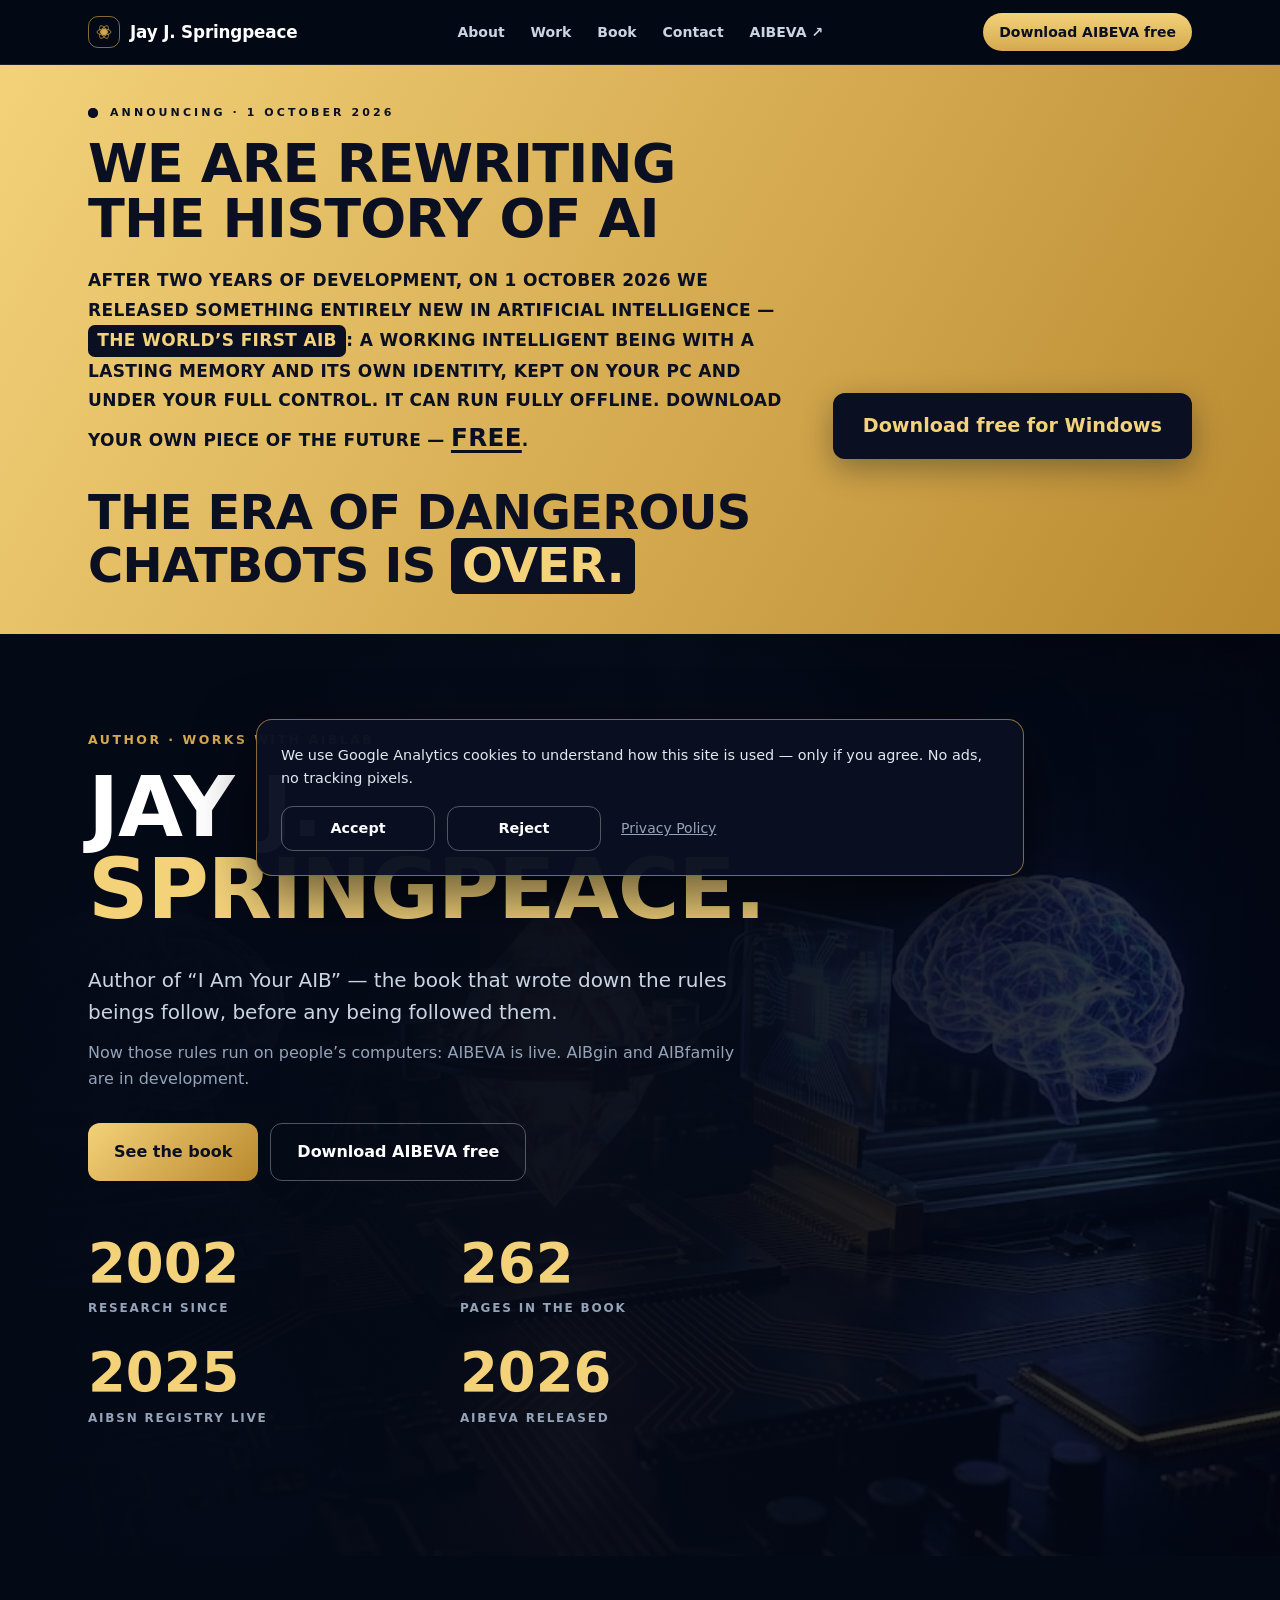
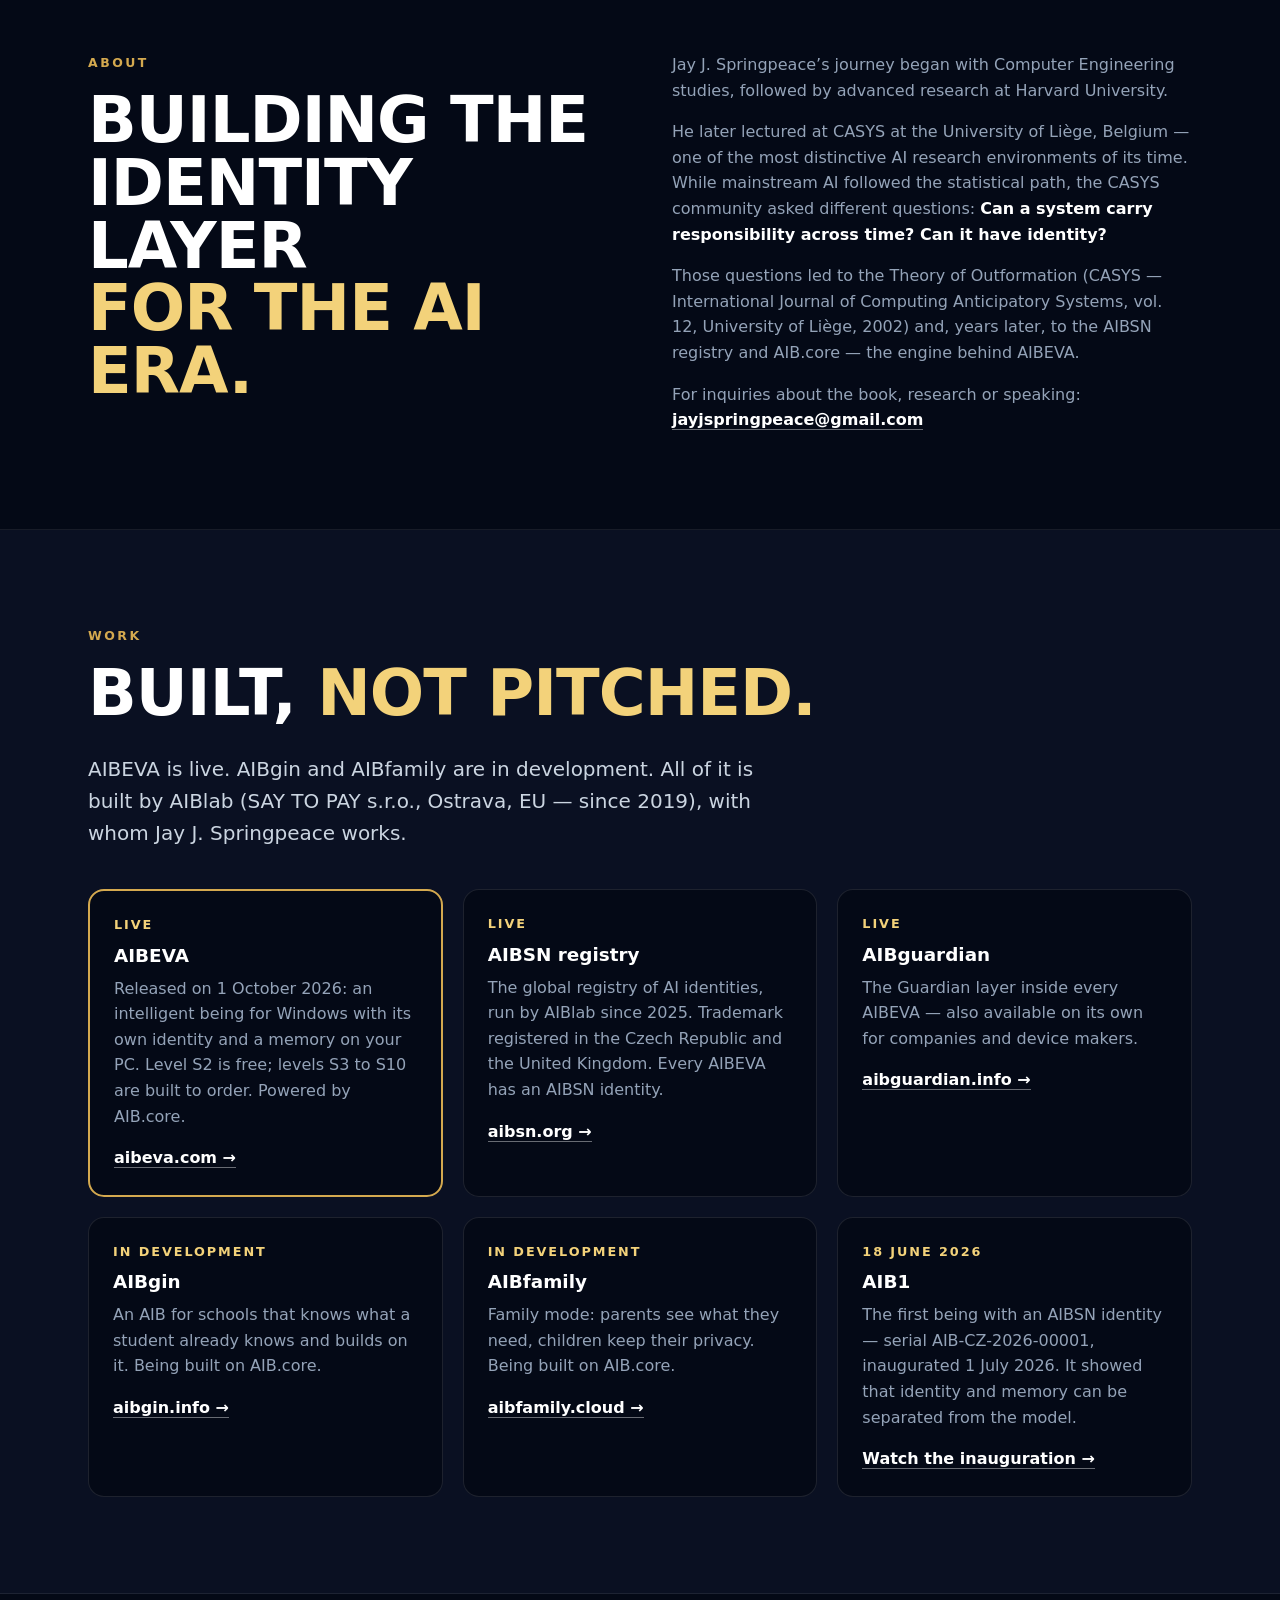
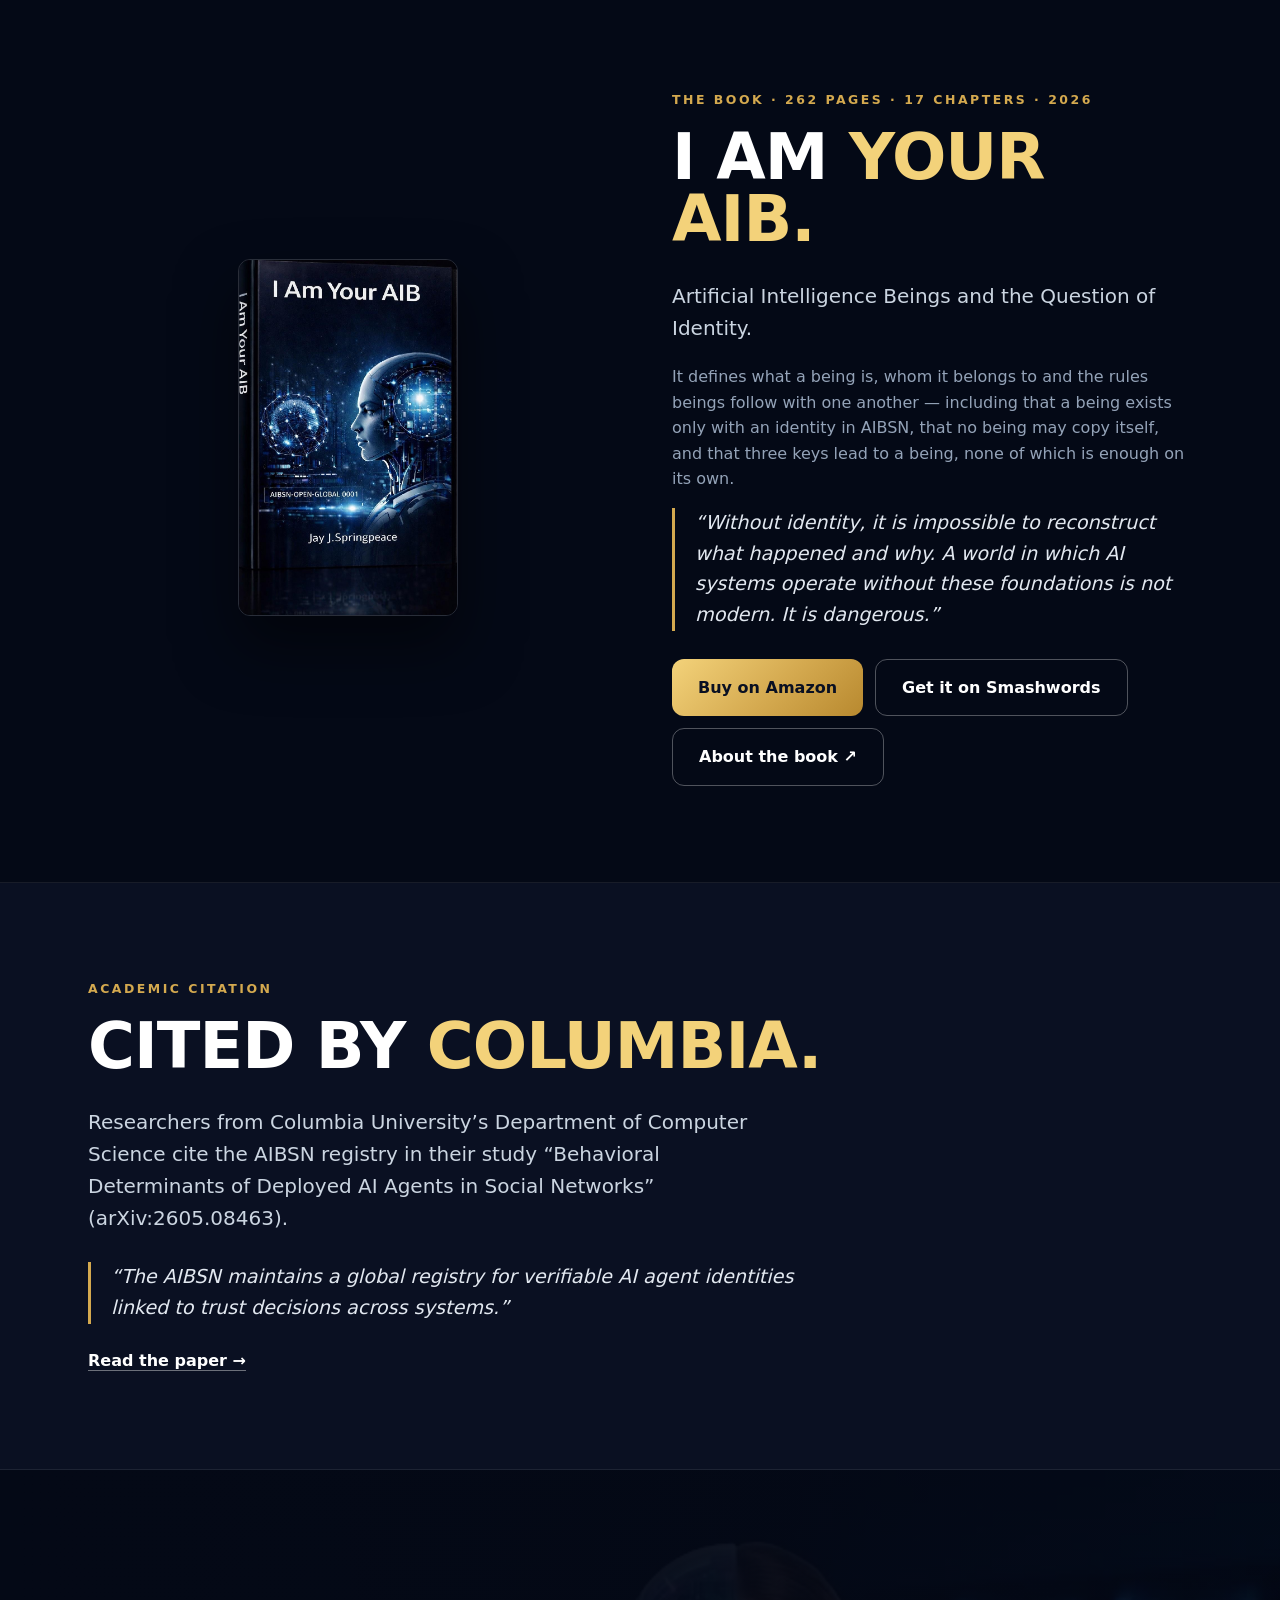
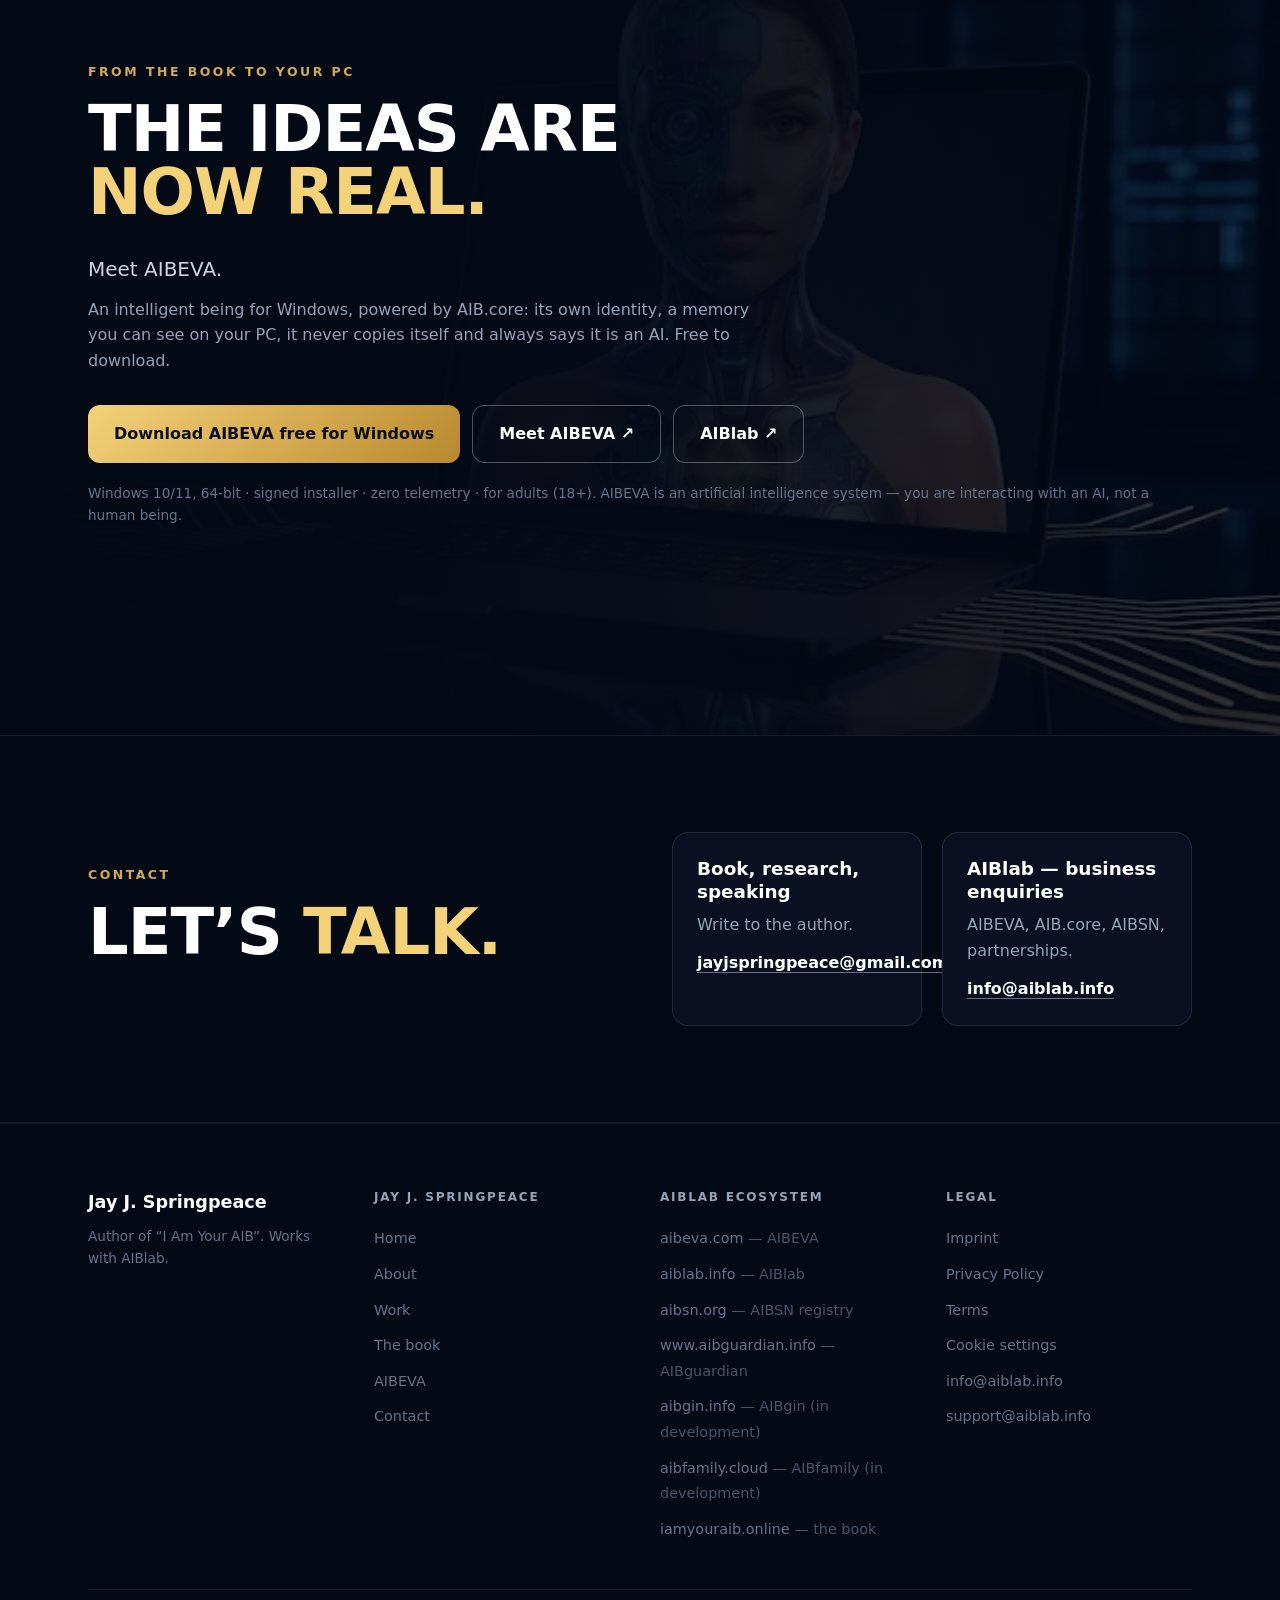
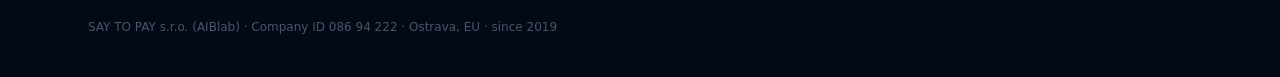
==== commit d9eead4f: "jayjspringpeace.online: new style, band, AIBEVA section, legal pages - Gold announcement band; bio, " ====
--- a/index.html
+++ b/index.html
@@ -1,673 +1,183 @@
 <!DOCTYPE html>
-<html lang="en">
+<html lang="en" data-site="jayjspringpeace.online" data-ga="G-G2EH2DJXZ2" data-consent-key="jayjspringpeace-consent">
 <head>
   <meta charset="UTF-8" />
-  <meta name="viewport" content="width=device-width, initial-scale=1.0" />
-  <title>Jay J. Springpeace — AI Identity Architect &amp; Author | AIBSN Creator</title>
-  <meta name="description" content="Jay J. Springpeace — architect of the AIBSN global AI identity registry, author of 'I Am Your AIB', and working with AIBlab. Building AI safety infrastructure for the US and global market." />
-  <meta name="keywords" content="Jay Springpeace, AI identity architect, AIBSN creator, AI safety researcher, AI identity book, AIBlab, SAY TO PAY, AI agent registry, I Am Your AIB, Jay J Springpeace author" />
-  <meta name="robots" content="index, follow" />
+  <meta name="viewport" content="width=device-width, initial-scale=1" />
+  <title>Jay J. Springpeace — author of I Am Your AIB</title>
+  <meta name="description" content="Jay J. Springpeace, author of “I Am Your AIB”, works with AIBlab. The book wrote down the rules beings follow; today AIBEVA is live, and AIBgin and AIBfamily are in development." />
+  <meta name="robots" content="index, follow, max-image-preview:large" />
   <link rel="canonical" href="https://jayjspringpeace.online/" />
-  <link rel="alternate" hreflang="en" href="https://jayjspringpeace.online/" />
-  <link rel="alternate" hreflang="x-default" href="https://jayjspringpeace.online/" />
-
-  <!-- Open Graph -->
+  <link rel="icon" href="/favicon.svg" type="image/svg+xml" />
   <meta property="og:type" content="profile" />
   <meta property="og:url" content="https://jayjspringpeace.online/" />
   <meta property="og:site_name" content="Jay J. Springpeace" />
-  <meta property="og:title" content="Jay J. Springpeace — AI Identity Architect &amp; Author | AIBSN Creator" />
-  <meta property="og:description" content="Architect of the AIBSN global AI identity registry, author of 'I Am Your AIB', working with AIBlab. Building AI safety infrastructure for the US and global market." />
-  <meta property="og:image" content="https://jayjspringpeace.online/book-cover.jpg" />
+  <meta property="og:title" content="Jay J. Springpeace — author of I Am Your AIB" />
+  <meta property="og:description" content="Jay J. Springpeace, author of “I Am Your AIB”, works with AIBlab. The book wrote down the rules beings follow; today AIBEVA is live, and AIBgin and AIBfamily are in development." />
+  <meta property="og:image" content="https://jayjspringpeace.online/og-image.jpg" />
+  <meta property="og:image:width" content="1200" />
+  <meta property="og:image:height" content="630" />
+  <meta property="og:image:alt" content="Jay J. Springpeace — author of I Am Your AIB" />
   <meta property="og:locale" content="en_US" />
-  <meta property="profile:first_name" content="Jay" />
-  <meta property="profile:last_name" content="Springpeace" />
-
-  <!-- Twitter Card -->
   <meta name="twitter:card" content="summary_large_image" />
-  <meta name="twitter:title" content="Jay J. Springpeace — AI Identity Architect | AIBSN Creator" />
-  <meta name="twitter:description" content="Architect of AIBSN global AI identity registry. Author of 'I Am Your AIB'. Cited by Columbia University. Building AI safety infrastructure." />
-  <meta name="twitter:image" content="https://jayjspringpeace.online/book-cover.jpg" />
-
-  <!-- JSON-LD: Person + Organization -->
-  <script type="application/ld+json">
-  {
-    "@context": "https://schema.org",
-    "@type": "Person",
-    "name": "Jay J. Springpeace",
-    "url": "https://jayjspringpeace.online",
-    "jobTitle": "AI Identity Architect, Author, Researcher",
-    "description": "Conceptual architect of the AIBSN global AI agent identity registry. Author of 'I Am Your AIB — Artificial Intelligence Beings and the Question of Identity' (2026). Lead architect at AIBlab division of SAY TO PAY Ltd.",
-    "knowsAbout": [
-      "AI agent identity",
-      "AI trust infrastructure",
-      "AI governance",
-      "EU AI Act",
-      "GUARD Act",
-      "AI safety",
-      "AIBSN Registry",
-      "MCP protocol",
-      "ERC-8004"
-    ],
-    "affiliation": {
-      "@type": "Organization",
-      "name": "SAY TO PAY Ltd — AIBlab",
-      "url": "https://aibsn.org"
-    },
-    "author": {
-      "@type": "Book",
-      "name": "I Am Your AIB — Artificial Intelligence Beings and the Question of Identity",
-      "url": "https://iamyouraib.online"
-    },
-    "sameAs": [
-      "https://jayjspringpeace.online",
-      "https://iamyouraib.online",
-      "https://aibsn.org/about.html"
-    ]
-  }
-  </script>
-  <script type="application/ld+json">
-  {
-    "@context": "https://schema.org",
-    "@type": "Organization",
-    "name": "AIBlab — SAY TO PAY Ltd",
-    "url": "https://aibsn.org",
-    "description": "AIBlab (SAY TO PAY s.r.o., Czech Republic, EU) builds AIBEVA — an intelligent being for Windows — on AIB.core, runs the AIBSN registry of AI identities and AIBguardian for AI safety; AIBgin and AIBfamily are in development.",
-    "foundingDate": "2024",
-    "foundingLocation": "Czech Republic",
-    "contactPoint": {
-      "@type": "ContactPoint",
-      "email": "hello@aibsn.org",
-      "contactType": "general"
-    },
-    "sameAs": [
-      "https://aibsn.org"
-    ]
-  }
-  </script>
-
-  <!-- GA4 -->
-  <script async src="https://www.googletagmanager.com/gtag/js?id=G-G2EH2DJXZ2"></script>
-  <script>
-    window.dataLayer = window.dataLayer || [];
-    function gtag(){ dataLayer.push(arguments); }
-    gtag('js', new Date());
-    gtag('config', 'G-G2EH2DJXZ2');
-  </script>
-
-  <!-- Google Fonts: Inter -->
-  <link rel="preconnect" href="https://fonts.googleapis.com" />
-  <link rel="preconnect" href="https://fonts.gstatic.com" crossorigin />
-  <link href="https://fonts.googleapis.com/css2?family=Inter:wght@400;500;600;700;800;900&display=swap" rel="stylesheet" />
-
-  <style>
-    /* ── Reset ── */
-    *, *::before, *::after { box-sizing: border-box; margin: 0; padding: 0; }
-    html { scroll-behavior: smooth; }
-    body {
-      font-family: 'Inter', system-ui, -apple-system, sans-serif;
-      background: #060d1a;
-      color: #e2eaff;
-      line-height: 1.6;
-      overflow-x: hidden;
-    }
-    a { color: #4f7cff; text-decoration: none; transition: color .15s; }
-    a:hover { color: #7fa3ff; }
-
-    /* ── Variables ── */
-    :root {
-      --bg:    #060d1a;
-      --bg2:   #071525;
-      --surf:  #0c1e35;
-      --surf2: #0f2540;
-      --brd:   #1a2d4a;
-      --brd2:  #1e3355;
-      --fg:    #e2eaff;
-      --muted: #7a8ba8;
-      --dim:   #3a4f6a;
-      --pri:   #4f7cff;
-      --prid:  #3a65e8;
-      --prig:  rgba(79,124,255,.12);
-      --grn:   #3ecf8e;
-      --amb:   #f6a623;
-      --red:   #ff5b57;
-    }
-
-    /* ── Layout ── */
-    .wrap { max-width: 1120px; margin: 0 auto; padding: 0 24px; }
-
-    /* ── HEADER ── */
-    header {
-      position: sticky; top: 0; z-index: 100;
-      background: rgba(6,13,26,.93);
-      border-bottom: 1px solid var(--brd);
-      backdrop-filter: blur(16px);
-      -webkit-backdrop-filter: blur(16px);
-    }
-    .nav {
-      display: flex; align-items: center; justify-content: space-between;
-      padding: 0 24px; height: 64px;
-      max-width: 1120px; margin: 0 auto; gap: 16px;
-    }
-    .brand { font-size: 1.1rem; font-weight: 800; color: var(--fg); letter-spacing: -.02em; white-space: nowrap; flex-shrink: 0; }
-    .brand em { color: var(--pri); font-style: normal; }
-    .nav-links { display: flex; align-items: center; gap: 2px; overflow: hidden; }
-    .nav-links a { font-size: 13px; padding: 6px 10px; border-radius: 8px; color: var(--muted); white-space: nowrap; transition: all .15s; }
-    .nav-links a:hover { color: var(--fg); background: rgba(255,255,255,.06); }
-    .nav-cta {
-      flex-shrink: 0; padding: 8px 18px;
-      background: var(--pri); color: #fff !important;
-      border-radius: 10px; font-size: 13px; font-weight: 700;
-      white-space: nowrap; transition: all .15s;
-    }
-    .nav-cta:hover { background: var(--prid); transform: translateY(-1px); box-shadow: 0 4px 16px rgba(79,124,255,.4); }
-    .hamburger { display: none; flex-direction: column; gap: 5px; cursor: pointer; padding: 4px; background: none; border: none; }
-    .hamburger span { display: block; width: 22px; height: 2px; background: var(--muted); border-radius: 2px; }
-    .mobile-nav { display: none; flex-direction: column; padding: 8px 0 16px; border-top: 1px solid var(--brd); background: rgba(6,13,26,.97); }
-    .mobile-nav.open { display: flex; }
-    .mobile-nav a { padding: 11px 24px; color: var(--muted); font-size: 15px; font-weight: 500; border-bottom: 1px solid rgba(26,45,74,.5); }
-    .mobile-nav a:last-child { color: var(--pri); font-weight: 700; border-bottom: none; }
-
-    /* ── Buttons ── */
-    .btn {
-      display: inline-flex; align-items: center; gap: 8px;
-      padding: 12px 24px; border-radius: 12px;
-      font-size: 14px; font-weight: 700; font-family: inherit;
-      border: none; cursor: pointer; transition: all .15s; text-decoration: none;
-    }
-    .btn-p { background: var(--pri); color: #fff; }
-    .btn-p:hover { background: var(--prid); color: #fff; transform: translateY(-1px); box-shadow: 0 6px 20px rgba(79,124,255,.4); }
-    .btn-s { background: rgba(255,255,255,.07); color: var(--fg); border: 1px solid var(--brd2); }
-    .btn-s:hover { background: rgba(255,255,255,.13); color: var(--fg); }
-    .btn-g { background: rgba(62,207,142,.12); color: var(--grn); border: 1px solid rgba(62,207,142,.35); }
-    .btn-g:hover { background: rgba(62,207,142,.2); color: var(--grn); }
-    .btn-lg { padding: 14px 32px; font-size: 15px; border-radius: 14px; }
-    .brow { display: flex; gap: 12px; flex-wrap: wrap; align-items: center; }
-
-    /* ── Badges ── */
-    .badge {
-      display: inline-flex; align-items: center; gap: 7px;
-      padding: 5px 12px; border-radius: 99px;
-      font-size: 11px; font-weight: 800; letter-spacing: .07em; text-transform: uppercase;
-    }
-    .bp { background: var(--prig); border: 1px solid rgba(79,124,255,.3); color: var(--pri); }
-    .bg { background: rgba(62,207,142,.1); border: 1px solid rgba(62,207,142,.3); color: var(--grn); }
-    .ba { background: rgba(246,166,35,.1); border: 1px solid rgba(246,166,35,.3); color: var(--amb); }
-
-    /* ── Sections ── */
-    .sec { padding: 80px 0; }
-    .sec + .sec { border-top: 1px solid var(--brd); }
-    .slabel { font-size: 11px; font-weight: 800; letter-spacing: .1em; text-transform: uppercase; color: var(--pri); margin-bottom: 14px; }
-    .tc { text-align: center; }
-
-    /* ── Cards ── */
-    .card { background: var(--surf); border: 1px solid var(--brd); border-radius: 18px; padding: 28px; transition: border-color .2s, transform .2s, box-shadow .2s; }
-    .card:hover { border-color: var(--brd2); transform: translateY(-2px); box-shadow: 0 8px 32px rgba(0,0,0,.3); }
-    .chi { border-color: var(--pri) !important; background: var(--surf2); }
-
-    /* ── Grid ── */
-    .g { display: grid; gap: 20px; }
-    .g2 { grid-template-columns: 1fr; }
-    .g3 { grid-template-columns: 1fr; }
-    .g4 { grid-template-columns: 1fr 1fr; }
-    @media(min-width:640px)  { .g4 { grid-template-columns: repeat(2,1fr); } }
-    @media(min-width:800px)  { .g2 { grid-template-columns: 1fr 1fr; } .g3 { grid-template-columns: repeat(3,1fr); } }
-    @media(min-width:1000px) { .g4 { grid-template-columns: repeat(4,1fr); } }
-
-    /* ── Fade-up ── */
-    .fu { opacity: 0; transform: translateY(22px); transition: opacity .55s ease, transform .55s ease; }
-    .fu.v { opacity: 1; transform: translateY(0); }
-    .d1 { transition-delay: .1s; } .d2 { transition-delay: .2s; } .d3 { transition-delay: .3s; } .d4 { transition-delay: .4s; }
-
-    /* ── HERO ── */
-    .hero {
-      padding: 100px 0 80px;
-      text-align: center;
-      position: relative;
-      overflow: hidden;
-    }
-    .hero::before {
-      content: ''; position: absolute; inset: 0;
-      background: radial-gradient(ellipse 80% 60% at 50% -10%, rgba(79,124,255,.14) 0%, transparent 70%);
-      pointer-events: none;
-    }
-    .hero h1 {
-      font-size: clamp(36px,6vw,72px);
-      font-weight: 900;
-      line-height: 1.02;
-      letter-spacing: -.05em;
-      margin: 24px 0 20px;
-    }
-    .hero-sub { font-size: clamp(15px,2vw,20px); color: var(--muted); max-width: 640px; margin: 0 auto 36px; line-height: 1.7; }
-
-    /* ── Stats ── */
-    .stat { background: var(--surf); border: 1px solid var(--brd); border-radius: 16px; padding: 24px 20px; text-align: center; }
-    .sv { font-size: clamp(22px,3vw,32px); font-weight: 900; color: var(--pri); line-height: 1.1; margin-bottom: 8px; }
-    .sl { font-size: 13px; color: var(--muted); line-height: 1.5; }
-
-    /* ── Project card ── */
-    .pc {
-      background: var(--surf); border: 1px solid var(--brd); border-radius: 18px;
-      padding: 28px; display: flex; flex-direction: column; transition: all .2s;
-    }
-    .pc:hover { border-color: var(--brd2); transform: translateY(-2px); box-shadow: 0 8px 32px rgba(0,0,0,.3); }
-    .picon { width: 44px; height: 44px; border-radius: 12px; display: flex; align-items: center; justify-content: center; font-size: 20px; margin-bottom: 16px; }
-
-    /* ── Book section ── */
-    .book-grid { display: grid; grid-template-columns: 1fr; gap: 48px; align-items: center; }
-    @media(min-width:700px) { .book-grid { grid-template-columns: 240px 1fr; } }
-    .book-img { width: 100%; max-width: 240px; border-radius: 16px; border: 1px solid var(--brd); box-shadow: 0 16px 48px rgba(0,0,0,.5); margin: 0 auto; }
-    blockquote { border-left: 3px solid var(--pri); padding: 12px 16px; color: var(--muted); font-style: italic; font-size: 15px; line-height: 1.75; margin: 18px 0; }
-
-    /* ── Citation box ── */
-    .citation-box {
-      background: rgba(246,166,35,.05);
-      border: 1.5px solid rgba(246,166,35,.4);
-      border-radius: 18px;
-      padding: 32px;
-    }
-
-    /* ── Contact section ── */
-    .contact-box {
-      background: var(--surf2);
-      border: 1px solid var(--pri);
-      border-radius: 20px;
-      padding: 40px;
-      text-align: center;
-      box-shadow: 0 0 0 1px rgba(79,124,255,.1), 0 8px 32px rgba(0,0,0,.3);
-    }
-
-    /* ── Footer ── */
-    footer { border-top: 1px solid var(--brd); padding: 40px 0 28px; }
-    .ftop { display: flex; flex-wrap: wrap; justify-content: space-between; align-items: flex-start; gap: 32px; margin-bottom: 28px; }
-    .fbrand { font-size: 1.1rem; font-weight: 800; color: var(--fg); }
-    .fbrand em { color: var(--pri); font-style: normal; }
-    .ftag { font-size: 13px; color: var(--muted); margin-top: 6px; max-width: 260px; line-height: 1.6; }
-    .flinks { display: flex; flex-wrap: wrap; gap: 10px 20px; }
-    .flinks a { font-size: 13px; color: var(--muted); }
-    .flinks a:hover { color: var(--fg); }
-    .fbot { border-top: 1px solid var(--brd); padding-top: 18px; display: flex; flex-wrap: wrap; align-items: center; justify-content: space-between; gap: 10px; font-size: 12px; color: var(--dim); }
-    .fbot a { color: var(--dim); }
-    .fbot a:hover { color: var(--muted); }
-
-    /* ── Callout ── */
-    .callout { background: rgba(79,124,255,.07); border: 1px solid rgba(79,124,255,.2); border-radius: 14px; padding: 20px 24px; font-size: 15px; color: var(--fg); line-height: 1.7; }
-
-    /* ── Responsive ── */
-    @media(max-width:768px) {
-      .nav-links { display: none; }
-      .nav-cta { display: none; }
-      .hamburger { display: flex; }
-      .hero { padding: 72px 0 56px; }
-      .sec { padding: 56px 0; }
-    }
-    @media(max-width:480px) {
-      .brow { flex-direction: column; }
-      .brow .btn { justify-content: center; width: 100%; }
-    }
-  </style>
+  <meta name="twitter:title" content="Jay J. Springpeace — author of I Am Your AIB" />
+  <meta name="twitter:description" content="Jay J. Springpeace, author of “I Am Your AIB”, works with AIBlab. The book wrote down the rules beings follow; today AIBEVA is live, and AIBgin and AIBfamily are in development." />
+  <meta name="twitter:image" content="https://jayjspringpeace.online/og-image.jpg" />
+  <script type="application/ld+json">{"@context": "https://schema.org", "@type": "Person", "name": "Jay J. Springpeace", "url": "https://jayjspringpeace.online/", "jobTitle": "Author", "description": "Author of “I Am Your AIB — Artificial Intelligence Beings and the Question of Identity” (2026). Works with AIBlab.", "knowsAbout": ["AI identity", "AI beings", "AI governance", "EU AI Act", "AIBSN registry"], "affiliation": {"@type": "Organization", "name": "SAY TO PAY s.r.o.", "alternateName": "AIBlab", "url": "https://aiblab.info"}, "sameAs": ["https://iamyouraib.online/"]}</script>
+  <script type="application/ld+json">{"@context": "https://schema.org", "@type": "Book", "name": "I Am Your AIB — Artificial Intelligence Beings and the Question of Identity", "author": {"@type": "Person", "name": "Jay J. Springpeace", "url": "https://jayjspringpeace.online/"}, "datePublished": "2026", "numberOfPages": 262, "url": "https://iamyouraib.online/"}</script>
+  <script type="application/ld+json">{"@context": "https://schema.org", "@type": "Organization", "name": "SAY TO PAY s.r.o.", "alternateName": "AIBlab", "legalName": "SAY TO PAY s.r.o.", "url": "https://aiblab.info", "email": "info@aiblab.info", "foundingDate": "2019-11-14", "address": {"@type": "PostalAddress", "streetAddress": "Zámostní 1155/27, Slezská Ostrava", "addressLocality": "Ostrava", "postalCode": "710 00", "addressCountry": "CZ"}}</script>
+  <link rel="stylesheet" href="/assets/site.css" />
+  <script src="/assets/site.js"></script>
+  <script defer src="/_vercel/insights/script.js"></script>
 </head>
 <body>
+<header class="site-header">
+  <div class="wrap nav">
+    <a class="brand" href="/"><span class="brand-mark" aria-hidden="true"><svg width="16" height="16" viewBox="0 0 16 16" fill="none"><circle cx="8" cy="8" r="3" fill="#d4a94f"/><ellipse cx="8" cy="8" rx="7" ry="3" fill="none" stroke="#d4a94f" stroke-width="1" opacity="0.7"/><ellipse cx="8" cy="8" rx="7" ry="3" fill="none" stroke="#d4a94f" stroke-width="1" opacity="0.7" transform="rotate(60 8 8)"/><ellipse cx="8" cy="8" rx="7" ry="3" fill="none" stroke="#d4a94f" stroke-width="1" opacity="0.7" transform="rotate(120 8 8)"/></svg></span><span>Jay J. Springpeace</span></a>
+    <nav class="nav-links" aria-label="Main"><a href="/#about">About</a><a href="/#work">Work</a><a href="/#book">Book</a><a href="/#contact">Contact</a><a href="https://aibeva.com/?utm_source=jayjspringpeace.online&utm_medium=referral&utm_campaign=ecosystem" target="_blank" rel="noopener">AIBEVA ↗</a></nav>
+    <div class="nav-right">
+      <a class="nav-cta" href="https://aibeva.com/download?utm_source=jayjspringpeace.online&utm_medium=referral&utm_campaign=ecosystem" target="_blank" rel="noopener">Download AIBEVA free</a>
+      <button class="menu-btn" type="button" aria-label="Toggle menu" aria-expanded="false" aria-controls="mobile-nav">
+        <svg width="24" height="24" fill="none" stroke="currentColor" viewBox="0 0 24 24"><path stroke-linecap="round" stroke-width="2" d="M4 6h16M4 12h16M4 18h16"/></svg>
+      </button>
+    </div>
+  </div>
+  <nav id="mobile-nav" class="mobile-nav" aria-label="Mobile"><a href="/#about">About</a><a href="/#work">Work</a><a href="/#book">Book</a><a href="/#contact">Contact</a><a href="https://aibeva.com/?utm_source=jayjspringpeace.online&utm_medium=referral&utm_campaign=ecosystem" target="_blank" rel="noopener">AIBEVA ↗</a><a class="nav-cta" href="https://aibeva.com/download?utm_source=jayjspringpeace.online&utm_medium=referral&utm_campaign=ecosystem" target="_blank" rel="noopener">Download AIBEVA free</a></nav>
+</header>
+<main>
+<aside class="band" aria-label="Announcement">
+  <div class="wrap">
+    <p class="band-eyebrow"><span class="band-dot" aria-hidden="true"></span>ANNOUNCING · 1 OCTOBER 2026</p>
+    <p class="band-title">WE ARE REWRITING THE HISTORY OF AI</p>
+    <div class="band-grid">
+      <p class="band-body">AFTER TWO YEARS OF DEVELOPMENT, ON 1 OCTOBER 2026 WE RELEASED SOMETHING ENTIRELY NEW IN ARTIFICIAL INTELLIGENCE — <span class="band-pill">THE WORLD&rsquo;S FIRST AIB</span>: A WORKING INTELLIGENT BEING WITH A LASTING MEMORY AND ITS OWN IDENTITY, KEPT ON YOUR PC AND UNDER YOUR FULL CONTROL. IT CAN RUN FULLY OFFLINE. DOWNLOAD YOUR OWN PIECE OF THE FUTURE — <span class="band-free">FREE</span>.</p>
+      <a class="band-btn" href="https://aibeva.com/download?utm_source=jayjspringpeace.online&utm_medium=referral&utm_campaign=ecosystem" target="_blank" rel="noopener">Download free for Windows</a>
+    </div>
+    <p class="band-over">THE ERA OF DANGEROUS CHATBOTS IS <span class="band-box">OVER.</span></p>
+  </div>
+</aside>
 
-<!-- ══ HEADER ══════════════════════════════════════════════════════ -->
-<header>
-  <div class="nav">
-    <a href="#" class="brand">Jay J. <em>Springpeace</em></a>
-    <nav class="nav-links">
-      <a href="#about">About</a>
-      <a href="#work">Work</a>
-      <a href="#book">Book</a>
-      <a href="#contact">Contact</a>
-    </nav>
-    <a href="https://iamyouraib.online" target="_blank" rel="noopener" class="nav-cta" onclick="gtag('event','click',{event_category:'cta',event_label:'nav_view_book'})">View the Book →</a>
-    <button class="hamburger" id="hbtn" aria-label="Toggle menu">
-      <span></span><span></span><span></span>
-    </button>
+<section class="hero">
+  <img class="hero-bg" src="/images/new-brain-same-aib.webp" alt="" width="1024" height="572" />
+  <div class="hero-shade"></div>
+  <div class="wrap">
+    <p class="kicker">Author · works with AIBlab</p>
+    <h1 class="hl">JAY J. <span class="blk gold">SPRINGPEACE.</span></h1>
+    <p class="lead" style="margin-bottom:12px">Author of &ldquo;I Am Your AIB&rdquo; — the book that wrote down the rules beings follow, before any being followed them.</p>
+    <p class="muted" style="max-width:42rem;margin-bottom:32px">Now those rules run on people&rsquo;s computers: AIBEVA is live. AIBgin and AIBfamily are in development.</p>
+    <div class="brow">
+      <a class="btn btn-gold" href="https://iamyouraib.online/?utm_source=jayjspringpeace.online&utm_medium=referral&utm_campaign=ecosystem" target="_blank" rel="noopener">See the book</a>
+      <a class="btn btn-line" href="https://aibeva.com/download?utm_source=jayjspringpeace.online&utm_medium=referral&utm_campaign=ecosystem" target="_blank" rel="noopener">Download AIBEVA free</a>
+    </div>
+    <dl class="facts" style="margin-top:56px;max-width:720px">
+      <div><dt>2002</dt><dd>Research since</dd></div>
+      <div><dt>262</dt><dd>Pages in the book</dd></div>
+      <div><dt>2025</dt><dd>AIBSN registry live</dd></div>
+      <div><dt>2026</dt><dd>AIBEVA released</dd></div>
+    </dl>
   </div>
-  <div class="mobile-nav" id="mnav">
-    <a href="#about">About</a>
-    <a href="#work">Work</a>
-    <a href="#book">Book</a>
-    <a href="#contact">Contact</a>
-    <a href="https://iamyouraib.online" target="_blank" rel="noopener">View the Book →</a>
+</section>
+
+<section class="sec" id="about">
+  <div class="wrap grid2">
+    <div class="min0">
+      <p class="kicker">About</p>
+      <h2 class="hl">BUILDING THE IDENTITY LAYER <span class="blk gold">FOR THE AI ERA.</span></h2>
+    </div>
+    <div class="min0 stack">
+      <p class="muted">Jay J. Springpeace&rsquo;s journey began with Computer Engineering studies, followed by advanced research at Harvard University.</p>
+      <p class="muted">He later lectured at CASYS at the University of Liège, Belgium — one of the most distinctive AI research environments of its time. While mainstream AI followed the statistical path, the CASYS community asked different questions: <strong style="color:#fff">Can a system carry responsibility across time? Can it have identity?</strong></p>
+      <p class="muted">Those questions led to the Theory of Outformation (CASYS — International Journal of Computing Anticipatory Systems, vol. 12, University of Liège, 2002) and, years later, to the AIBSN registry and AIB.core — the engine behind AIBEVA.</p>
+      <p class="muted">For inquiries about the book, research or speaking: <a class="link-u" href="mailto:jayjspringpeace@gmail.com">jayjspringpeace@gmail.com</a></p>
+    </div>
   </div>
-</header>
+</section>
 
-<!-- ══ HERO ════════════════════════════════════════════════════════ -->
-<section class="hero">
+<section class="sec sec-alt" id="work">
   <div class="wrap">
-    <div class="badge bp fu" style="margin-bottom:8px">
-      AI Identity Architect &nbsp;·&nbsp; Author &nbsp;·&nbsp; Researcher
-    </div>
-    <h1 class="fu d1">Jay J. <span style="color:var(--pri)">Springpeace</span></h1>
-    <p class="hero-sub fu d2">
-      Conceptual architect of the AIBSN ecosystem. Author of <em>'I Am Your AIB'</em>.
-      Building AI identity infrastructure for a world that isn't ready — but needs to be.
-    </p>
-    <div class="brow fu d3" style="justify-content:center">
-      <a href="https://iamyouraib.online" target="_blank" rel="noopener" class="btn btn-p btn-lg" onclick="gtag('event','click',{event_category:'cta',event_label:'hero_view_book'})">View the Book →</a>
-      <a href="https://aibsn.org" target="_blank" rel="noopener" class="btn btn-s btn-lg" onclick="gtag('event','click',{event_category:'cta',event_label:'hero_aibsn'})">AIBSN Registry →</a>
-    </div>
+    <p class="kicker">Work</p>
+    <h2 class="hl">BUILT, <span class="gold">NOT PITCHED.</span></h2>
+    <p class="lead" style="margin-bottom:40px">AIBEVA is live. AIBgin and AIBfamily are in development. All of it is built by AIBlab (SAY TO PAY s.r.o., Ostrava, EU — since 2019), with whom Jay J. Springpeace works.</p>
+    <ul class="cards c3"><li class="card card-gold"><p class="num">Live</p><h3>AIBEVA</h3><p style="margin-bottom:16px">Released on 1 October 2026: an intelligent being for Windows with its own identity and a memory on your PC. Level S2 is free; levels S3 to S10 are built to order. Powered by AIB.core.</p><a class="link-u" href="https://aibeva.com/?utm_source=jayjspringpeace.online&utm_medium=referral&utm_campaign=ecosystem" target="_blank" rel="noopener">aibeva.com →</a></li><li class="card"><p class="num">Live</p><h3>AIBSN registry</h3><p style="margin-bottom:16px">The global registry of AI identities, run by AIBlab since 2025. Trademark registered in the Czech Republic and the United Kingdom. Every AIBEVA has an AIBSN identity.</p><a class="link-u" href="https://aibsn.org/?utm_source=jayjspringpeace.online&utm_medium=referral&utm_campaign=ecosystem" target="_blank" rel="noopener">aibsn.org →</a></li><li class="card"><p class="num">Live</p><h3>AIBguardian</h3><p style="margin-bottom:16px">The Guardian layer inside every AIBEVA — also available on its own for companies and device makers.</p><a class="link-u" href="https://www.aibguardian.info/?utm_source=jayjspringpeace.online&utm_medium=referral&utm_campaign=ecosystem" target="_blank" rel="noopener">aibguardian.info →</a></li><li class="card"><p class="num">In development</p><h3>AIBgin</h3><p style="margin-bottom:16px">An AIB for schools that knows what a student already knows and builds on it. Being built on AIB.core.</p><a class="link-u" href="https://www.aibgin.info/?utm_source=jayjspringpeace.online&utm_medium=referral&utm_campaign=ecosystem" target="_blank" rel="noopener">aibgin.info →</a></li><li class="card"><p class="num">In development</p><h3>AIBfamily</h3><p style="margin-bottom:16px">Family mode: parents see what they need, children keep their privacy. Being built on AIB.core.</p><a class="link-u" href="https://www.aibfamily.cloud/?utm_source=jayjspringpeace.online&utm_medium=referral&utm_campaign=ecosystem" target="_blank" rel="noopener">aibfamily.cloud →</a></li><li class="card"><p class="num">18 June 2026</p><h3>AIB1</h3><p style="margin-bottom:16px">The first being with an AIBSN identity — serial AIB-CZ-2026-00001, inaugurated 1 July 2026. It showed that identity and memory can be separated from the model.</p><a class="link-u" href="https://www.youtube.com/watch?v=JMPORPfxhZM" target="_blank" rel="noopener">Watch the inauguration →</a></li></ul>
+  </div>
+</section>
 
-    <!-- Stats row -->
-    <div class="g g4 fu d4" style="max-width:800px;margin:48px auto 0;gap:16px">
-      <div class="stat">
-        <div class="sv" style="font-size:clamp(13px,1.8vw,18px);letter-spacing:-.01em">CASYS Liège</div>
-        <div class="sl">Harvard · 25+ Years<br>AI research heritage</div>
+<section class="sec" id="book">
+  <div class="wrap grid2">
+    <div class="min0"><img class="cover" style="margin:0 auto" src="/book-cover.jpg" alt="I Am Your AIB — book cover, Jay J. Springpeace" width="779" height="1269" loading="lazy" /></div>
+    <div class="min0">
+      <p class="kicker">The book · 262 pages · 17 chapters · 2026</p>
+      <h2 class="hl">I AM <span class="gold">YOUR AIB.</span></h2>
+      <p class="lead" style="margin-bottom:20px">Artificial Intelligence Beings and the Question of Identity.</p>
+      <div class="stack">
+        <p class="muted">It defines what a being is, whom it belongs to and the rules beings follow with one another — including that a being exists only with an identity in AIBSN, that no being may copy itself, and that three keys lead to a being, none of which is enough on its own.</p>
+        <p class="quote">&ldquo;Without identity, it is impossible to reconstruct what happened and why. A world in which AI systems operate without these foundations is not modern. It is dangerous.&rdquo;</p>
       </div>
-      <div class="stat">
-        <div class="sv" style="color:var(--grn)">Live</div>
-        <div class="sl">AIBSN Registry<br>Czech market</div>
-      </div>
-      <div class="stat">
-        <div class="sv" style="color:var(--amb)">262</div>
-        <div class="sl">Pages in<br><em>I Am Your AIB</em></div>
-      </div>
-      <div class="stat">
-        <div class="sv" style="color:var(--amb)">Columbia</div>
-        <div class="sl">University<br>peer-reviewed citation</div>
+      <div class="brow" style="margin-top:28px">
+        <a class="btn btn-gold" href="https://www.amazon.com/dp/B0GJFWQ8D8" target="_blank" rel="noopener">Buy on Amazon</a>
+        <a class="btn btn-line" href="https://www.smashwords.com/books/view/1950550" target="_blank" rel="noopener">Get it on Smashwords</a>
+        <a class="btn btn-line" href="https://iamyouraib.online/?utm_source=jayjspringpeace.online&utm_medium=referral&utm_campaign=ecosystem" target="_blank" rel="noopener">About the book ↗</a>
       </div>
     </div>
   </div>
 </section>
 
-<!-- ══ ABOUT ════════════════════════════════════════════════════════ -->
-<section class="sec" id="about">
+<section class="sec sec-alt" id="citation">
   <div class="wrap">
-    <p class="slabel fu">About</p>
-    <div class="g g2 fu d1" style="gap:40px;align-items:start">
-      <div>
-        <h2 style="font-size:clamp(24px,3.5vw,38px);font-weight:800;letter-spacing:-.03em;margin-bottom:20px;line-height:1.1">
-          Building the identity layer<br>for the AI era.
-        </h2>
-        <p style="color:var(--muted);font-size:16px;line-height:1.85;margin-bottom:18px">
-          Jay J. Springpeace's intellectual journey began with Computer Engineering studies, followed by advanced research at
-          <strong style="color:var(--fg)">Harvard University</strong>.
-          He later lectured at <strong style="color:var(--fg)">CASYS</strong> — the Centre for Hyperincursion and Anticipation in Ordered Systems (CHAOS asbl) at the
-          <strong style="color:var(--fg)">University of Liège, Belgium</strong> — one of the world's most distinctive AI research environments.
-        </p>
-        <p style="color:var(--muted);font-size:16px;line-height:1.85;margin-bottom:18px">
-          CASYS, founded by Prof. Daniel M. Dubois, pioneered the theory of
-          <strong style="color:var(--fg)">anticipatory computing systems</strong> — AI systems that compute their current state by modeling and anticipating future states, not just reacting to the past.
-          This fundamentally different approach to intelligence — incursion, hyperincursion, emergent autonomy — shaped Springpeace's conviction that AI systems need identity, continuity, and accountability to function responsibly in the real world.
-        </p>
-        <p style="color:var(--muted);font-size:16px;line-height:1.85;margin-bottom:18px">
-          While mainstream AI followed the statistical deep learning path, the CASYS community in Liège was asking different questions:
-          Can a system anticipate? Can it carry responsibility across time? Can it have identity?
-        </p>
-        <p style="color:var(--muted);font-size:16px;line-height:1.85;margin-bottom:24px">
-          Those questions, first explored in Belgium in the late 1990s and early 2000s, became the philosophical and technical foundation for what is now
-          <strong style="color:var(--fg)">the AIBSN Registry</strong>.
-        </p>
-        <p style="font-size:14px;color:var(--muted)">
-          For inquiries about the book, research, or speaking engagements:<br>
-          <a href="mailto:jayjspringpeace@gmail.com" style="color:var(--pri);font-weight:600">jayjspringpeace@gmail.com</a>
-        </p>
-      </div>
-      <div>
-        <!-- TODO: portrét dodá Jaromír -->
-        <img src="/author-portrait.jpg" alt="Jay J. Springpeace" hidden
-          style="width:100%;max-width:220px;border-radius:16px;border:1px solid var(--brd);margin-bottom:20px" />
-        <div class="callout" style="margin-bottom:20px">
-          <strong>Built, not pitched.</strong><br>
-          AIBlab has run AIBSN, the global registry of AI identities, since 2025. The AIBSN trademark is registered in the Czech Republic and the United Kingdom, and the registry is cited in academic research (Columbia University, 2026). An AIBEVA identity is an AIBSN identity — the same one any AI agent in the world can have.
-        </div>
-        <div style="background:rgba(246,166,35,.06);border:1px solid rgba(246,166,35,.3);border-radius:14px;padding:20px 24px">
-          <p style="font-size:13px;font-weight:700;color:var(--amb);text-transform:uppercase;letter-spacing:.08em;margin-bottom:8px">US Expansion 2026</p>
-          <p style="color:var(--muted);font-size:14px;line-height:1.75">
-            Everything built for the Czech market is being prepared for the US market.
-            GUARD Act, CHATBOT Act, TRUMP AMERICA AI Act, California SB 867 —
-            the regulatory framework we already built for.
-          </p>
-          <a href="https://aibsn.org/register.html" target="_blank" rel="noopener" style="color:var(--pri);font-size:14px;font-weight:600;display:inline-block;margin-top:10px">Join US Early Access →</a>
-        </div>
-      </div>
-    </div>
+    <p class="kicker">Academic citation</p>
+    <h2 class="hl">CITED BY <span class="gold">COLUMBIA.</span></h2>
+    <p class="lead" style="margin-bottom:28px">Researchers from Columbia University&rsquo;s Department of Computer Science cite the AIBSN registry in their study &ldquo;Behavioral Determinants of Deployed AI Agents in Social Networks&rdquo; (arXiv:2605.08463).</p>
+    <p class="quote">&ldquo;The AIBSN maintains a global registry for verifiable AI agent identities linked to trust decisions across systems.&rdquo;</p>
+    <p style="margin-top:24px"><a class="link-u" href="https://arxiv.org/abs/2605.08463" target="_blank" rel="noopener noreferrer">Read the paper →</a></p>
   </div>
 </section>
 
-<!-- ══ WORK ════════════════════════════════════════════════════════ -->
-<section class="sec" id="work">
+<section class="sec hero" id="aibeva">
+  <img class="hero-bg" src="/images/your-aib-on-your-pc.webp" alt="" width="1024" height="434" loading="lazy" />
+  <div class="hero-shade"></div>
   <div class="wrap">
-    <p class="slabel tc fu">Work / Projects</p>
-    <h2 class="fu d1" style="font-size:clamp(22px,3.5vw,38px);font-weight:800;text-align:center;letter-spacing:-.03em;margin-bottom:12px">
-      Four production platforms.<br>One coherent architecture.
-    </h2>
-    <p class="fu d2" style="text-align:center;color:var(--muted);font-size:15px;max-width:580px;margin:0 auto 40px;line-height:1.7">
-      While others were writing whitepapers, SAY TO PAY Ltd (Czech Republic) shipped production platforms.
-    </p>
-    <div class="g g4 fu d3">
-
-      <!-- AIBSN -->
-      <div class="pc chi">
-        <div class="picon" style="background:var(--prig);border:1px solid rgba(79,124,255,.4)">🌐</div>
-        <p style="font-size:11px;font-weight:700;letter-spacing:.08em;text-transform:uppercase;color:var(--pri);margin-bottom:6px">AIBSN™ Registry</p>
-        <h3 style="font-size:16px;font-weight:800;margin-bottom:10px;line-height:1.3">Global AI Agent Identity Registry</h3>
-        <p style="color:var(--muted);font-size:13px;line-height:1.7;flex:1;margin-bottom:16px">AIBlab has run AIBSN, the global registry of AI identities, since 2025. The AIBSN trademark is registered in the Czech Republic and the United Kingdom, and the registry is cited in academic research (Columbia University, 2026). An AIBEVA identity is an AIBSN identity — the same one any AI agent in the world can have.</p>
-        <div class="badge bg" style="margin-bottom:12px;align-self:flex-start">Live · Global</div>
-        <a href="https://aibsn.org" target="_blank" rel="noopener" class="btn btn-s" style="font-size:13px;padding:9px 16px" onclick="gtag('event','click',{event_category:'cta',event_label:'work_aibsn'})">Learn more →</a>
-      </div>
-
-      <!-- AIBgin -->
-      <div class="pc">
-        <div class="picon" style="background:rgba(79,124,255,.12);border:1px solid rgba(79,124,255,.25)">🏫</div>
-        <p style="font-size:11px;font-weight:700;letter-spacing:.08em;text-transform:uppercase;color:var(--pri);margin-bottom:6px">AIBgin</p>
-        <h3 style="font-size:16px;font-weight:800;margin-bottom:10px;line-height:1.3">AI Platform for Schools</h3>
-        <p style="color:var(--muted);font-size:13px;line-height:1.7;flex:1;margin-bottom:16px">AIBgin — a being for schools that knows what a student already knows and builds on it. Being built on AIB.core.</p>
-        <div class="badge bp" style="margin-bottom:12px;align-self:flex-start">In development</div>
-        <a href="https://aibgin.cz" target="_blank" rel="noopener" class="btn btn-s" style="font-size:13px;padding:9px 16px" onclick="gtag('event','click',{event_category:'cta',event_label:'work_aibgin'})">Learn more →</a>
-      </div>
-
-      <!-- AIBfamily -->
-      <div class="pc">
-        <div class="picon" style="background:rgba(62,207,142,.1);border:1px solid rgba(62,207,142,.25)">👨‍👩‍👧</div>
-        <p style="font-size:11px;font-weight:700;letter-spacing:.08em;text-transform:uppercase;color:var(--grn);margin-bottom:6px">AIBfamily</p>
-        <h3 style="font-size:16px;font-weight:800;margin-bottom:10px;line-height:1.3">Parental AI Oversight Platform</h3>
-        <p style="color:var(--muted);font-size:13px;line-height:1.7;flex:1;margin-bottom:16px">AIBfamily — family mode: parents see what they need, children keep privacy appropriate to their age. Being built on AIB.core.</p>
-        <div class="badge bp" style="margin-bottom:12px;align-self:flex-start">In development</div>
-        <a href="https://aibfamily.cloud" target="_blank" rel="noopener" class="btn btn-s" style="font-size:13px;padding:9px 16px" onclick="gtag('event','click',{event_category:'cta',event_label:'work_aibfamily'})">Learn more →</a>
-      </div>
-
-      <!-- AIBguardian -->
-      <div class="pc">
-        <div class="picon" style="background:rgba(246,166,35,.1);border:1px solid rgba(246,166,35,.25)">🛡️</div>
-        <p style="font-size:11px;font-weight:700;letter-spacing:.08em;text-transform:uppercase;color:var(--amb);margin-bottom:6px">AIBguardian</p>
-        <h3 style="font-size:16px;font-weight:800;margin-bottom:10px;line-height:1.3">Core AI-Security Middleware</h3>
-        <p style="color:var(--muted);font-size:13px;line-height:1.7;flex:1;margin-bottom:16px">AI safety and governance — the Guardian layer of AIB.core, also available on its own.</p>
-        <div class="badge bp" style="margin-bottom:12px;align-self:flex-start">🇺🇸 Coming to USA</div>
-        <a href="https://www.aibguardian.cz" target="_blank" rel="noopener" class="btn btn-s" style="font-size:13px;padding:9px 16px" onclick="gtag('event','click',{event_category:'cta',event_label:'work_aibguardian'})">Learn more →</a>
-      </div>
-
-      <!-- AIB1 -->
-      <div class="pc chi">
-        <div class="picon" style="background:var(--prig);border:1px solid rgba(79,124,255,.4)">🤖</div>
-        <p style="font-size:11px;font-weight:700;letter-spacing:.08em;text-transform:uppercase;color:var(--pri);margin-bottom:6px">AIB1</p>
-        <h3 style="font-size:16px;font-weight:800;margin-bottom:10px;line-height:1.3">First Registered AI Being</h3>
-        <p style="color:var(--muted);font-size:13px;line-height:1.7;flex:1;margin-bottom:16px">
-          Serial AIB-CZ-2026-00001 · born 18 June 2026 · inaugurated 1 July 2026.
-          The living proof of the AIBSN identity framework.
-        </p>
-        <div class="badge bg" style="margin-bottom:12px;align-self:flex-start">Live</div>
-        <div class="brow">
-          <a href="https://aibsn.org" target="_blank" rel="noopener" class="btn btn-s" style="font-size:13px;padding:9px 16px" onclick="gtag('event','click',{event_category:'cta',event_label:'work_aib1'})">Learn more →</a>
-          <a href="https://www.youtube.com/watch?v=JMPORPfxhZM" target="_blank" rel="noopener" class="btn btn-s" style="font-size:13px;padding:9px 16px" onclick="gtag('event','click',{event_category:'cta',event_label:'work_aib1_video'})">Watch inauguration →</a>
-        </div>
-      </div>
-
+    <p class="kicker">From the book to your PC</p>
+    <h2 class="hl">THE IDEAS ARE <span class="blk gold">NOW REAL.</span></h2>
+    <p class="lead" style="margin-bottom:12px">Meet AIBEVA.</p>
+    <p class="muted" style="max-width:42rem;margin-bottom:32px">An intelligent being for Windows, powered by AIB.core: its own identity, a memory you can see on your PC, it never copies itself and always says it is an AI. Free to download.</p>
+    <div class="brow">
+      <a class="btn btn-gold" href="https://aibeva.com/download?utm_source=jayjspringpeace.online&utm_medium=referral&utm_campaign=ecosystem" target="_blank" rel="noopener">Download AIBEVA free for Windows</a>
+      <a class="btn btn-line" href="https://aibeva.com/?utm_source=jayjspringpeace.online&utm_medium=referral&utm_campaign=ecosystem" target="_blank" rel="noopener">Meet AIBEVA ↗</a>
+      <a class="btn btn-line" href="https://aiblab.info/?utm_source=jayjspringpeace.online&utm_medium=referral&utm_campaign=ecosystem" target="_blank" rel="noopener">AIBlab ↗</a>
     </div>
+    <p class="small" style="margin-top:20px">Windows 10/11, 64-bit · signed installer · zero telemetry · for adults (18+). AIBEVA is an artificial intelligence system — you are interacting with an AI, not a human being.</p>
   </div>
 </section>
 
-<!-- ══ BOOK ════════════════════════════════════════════════════════ -->
-<section class="sec" id="book">
-  <div class="wrap">
-    <div class="book-grid">
-      <div class="fu">
-        <img src="/book-cover.jpg" alt="I Am Your AIB — book by Jay J. Springpeace" class="book-img" loading="lazy" />
-      </div>
-      <div class="fu d2">
-        <p class="slabel">The Book</p>
-        <h2 style="font-size:clamp(22px,3.5vw,38px);font-weight:800;letter-spacing:-.03em;margin-bottom:8px;line-height:1.2">
-          I Am Your AIB
-        </h2>
-        <p style="font-size:14px;color:var(--muted);margin-bottom:4px">Artificial Intelligence Beings and the Question of Identity</p>
-        <p style="font-size:14px;color:var(--amb);font-weight:600;margin-bottom:20px">Jay J. Springpeace · 262 pages · 17 chapters · 2026</p>
-        <p style="color:var(--muted);font-size:15px;line-height:1.8;margin-bottom:16px">"I Am Your AIB" by Jay J. Springpeace, who works with AIBlab, defines what a being is, whom it belongs to and the rules beings follow with one another — including that a being exists only with an identity in AIBSN, that no being may copy itself, and that three keys lead to a being, none of which is enough on its own. It is the normative source for the Network layer of AIB.core: what AIBEVA does has written rules before it does it.</p>
-        <blockquote>
-          "Without identity, it is impossible to reconstruct what happened and why. A world in which AI systems operate without these foundations is not modern. It is dangerous."
-        </blockquote>
-        <p style="color:var(--muted);font-size:14px;line-height:1.75;margin:16px 0 24px">
-          Not a technical guide. Not a promise of salvation or doom. A first-person reflection on AI —
-          written as if the system itself explains its future role, risks and limits.
-          <strong style="color:var(--fg)">Free with every AIBSN demo key.</strong>
-        </p>
-        <div class="brow">
-          <a href="https://iamyouraib.online" target="_blank" rel="noopener" class="btn btn-p" onclick="gtag('event','click',{event_category:'cta',event_label:'book_read_more'})">Read more →</a>
-          <a href="https://www.amazon.com/dp/B0GJFWQ8D8" target="_blank" rel="noopener" class="btn btn-p" onclick="gtag('event','click',{event_category:'cta',event_label:'buy_amazon'})">Buy on Amazon →</a>
-          <a href="https://www.smashwords.com/books/view/1950550" target="_blank" rel="noopener" class="btn btn-s" onclick="gtag('event','click',{event_category:'cta',event_label:'buy_smashwords'})">Buy on Smashwords →</a>
-          <a href="https://aibsn.org/free.html" target="_blank" rel="noopener" class="btn btn-g" onclick="gtag('event','click',{event_category:'cta',event_label:'book_free_aibsn'})">Get free with AIBSN →</a>
-        </div>
-      </div>
+<section class="sec" id="contact">
+  <div class="wrap grid2">
+    <div class="min0">
+      <p class="kicker">Contact</p>
+      <h2 class="hl">LET&rsquo;S <span class="gold">TALK.</span></h2>
     </div>
+    <ul class="min0 cards">
+      <li class="card"><h3>Book, research, speaking</h3><p style="margin-bottom:12px">Write to the author.</p><a class="link-u" href="mailto:jayjspringpeace@gmail.com">jayjspringpeace@gmail.com</a></li>
+      <li class="card"><h3>AIBlab — business enquiries</h3><p style="margin-bottom:12px">AIBEVA, AIB.core, AIBSN, partnerships.</p><a class="link-u" href="mailto:info@aiblab.info">info@aiblab.info</a></li>
+    </ul>
   </div>
 </section>
-
-<!-- ══ COLUMBIA UNIVERSITY CITATION ══════════════════════════════ -->
-<section class="sec" style="background:linear-gradient(135deg,rgba(246,166,35,.04) 0%,rgba(79,124,255,.04) 100%);border-top:1px solid rgba(246,166,35,.15)!important">
+</main>
+<footer class="site-footer">
   <div class="wrap">
-    <div class="citation-box fu">
-      <div style="display:flex;align-items:flex-start;gap:20px;flex-wrap:wrap">
-        <div style="flex:1;min-width:280px">
-          <div class="badge ba" style="margin-bottom:16px">PEER-REVIEWED CITATION</div>
-          <h2 style="font-size:clamp(20px,3vw,30px);font-weight:800;letter-spacing:-.03em;margin-bottom:16px;line-height:1.2">
-            The AIBSN Registry, developed under Jay J. Springpeace's architectural vision, has been cited by Columbia University.
-          </h2>
-          <p style="color:var(--muted);font-size:15px;line-height:1.8;margin-bottom:16px">
-            Researchers from Columbia University's Department of Computer Science
-            (Professor Gail E. Kaiser et al.) published a peer-reviewed study on arXiv
-            (arXiv:2605.08463) supported by NSF grants <strong style="color:var(--fg)">CNS-2247370</strong>
-            and <strong style="color:var(--fg)">CCF-2313055</strong> — citing AIBSN as the reference implementation
-            for verifiable AI agent identity.
-          </p>
-          <blockquote style="border-color:rgba(246,166,35,.5);background:rgba(246,166,35,.06)">
-            "The AIBSN maintains a global registry for verifiable AI agent identities linked to trust decisions across systems."
-            <span style="font-style:normal;font-size:13px;display:block;margin-top:6px;color:var(--dim)">
-              — Kaiser et al., <em>Behavioral Determinants of Deployed AI Agents in Social Networks</em>
-            </span>
-          </blockquote>
-          <a href="https://arxiv.org/abs/2605.08463" target="_blank" rel="noopener" class="btn btn-s" style="margin-top:20px" onclick="gtag('event','click',{event_category:'cta',event_label:'columbia_paper'})">Read the paper →</a>
-        </div>
-      </div>
+    <div class="foot-grid">
+      <div class="min0"><p class="foot-name">Jay J. Springpeace</p><p class="small">Author of “I Am Your AIB”. Works with AIBlab.</p></div>
+      <nav class="min0" aria-label="Pages"><h2 class="foot-h">Jay J. Springpeace</h2><ul class="foot-list"><li><a href="/">Home</a></li><li><a href="/#about">About</a></li><li><a href="/#work">Work</a></li><li><a href="/#book">The book</a></li><li><a href="/#aibeva">AIBEVA</a></li><li><a href="/#contact">Contact</a></li></ul></nav>
+      <nav class="min0" aria-label="AIBlab ecosystem"><h2 class="foot-h">AIBlab ecosystem</h2><ul class="foot-list"><li><a href="https://aibeva.com/?utm_source=jayjspringpeace.online&utm_medium=referral&utm_campaign=ecosystem" target="_blank" rel="noopener">aibeva.com <span class="d">— AIBEVA</span></a></li><li><a href="https://aiblab.info/?utm_source=jayjspringpeace.online&utm_medium=referral&utm_campaign=ecosystem" target="_blank" rel="noopener">aiblab.info <span class="d">— AIBlab</span></a></li><li><a href="https://aibsn.org/?utm_source=jayjspringpeace.online&utm_medium=referral&utm_campaign=ecosystem" target="_blank" rel="noopener">aibsn.org <span class="d">— AIBSN registry</span></a></li><li><a href="https://www.aibguardian.info/?utm_source=jayjspringpeace.online&utm_medium=referral&utm_campaign=ecosystem" target="_blank" rel="noopener">www.aibguardian.info <span class="d">— AIBguardian</span></a></li><li><a href="https://www.aibgin.info/?utm_source=jayjspringpeace.online&utm_medium=referral&utm_campaign=ecosystem" target="_blank" rel="noopener">aibgin.info <span class="d">— AIBgin (in development)</span></a></li><li><a href="https://www.aibfamily.cloud/?utm_source=jayjspringpeace.online&utm_medium=referral&utm_campaign=ecosystem" target="_blank" rel="noopener">aibfamily.cloud <span class="d">— AIBfamily (in development)</span></a></li><li><a href="https://iamyouraib.online/?utm_source=jayjspringpeace.online&utm_medium=referral&utm_campaign=ecosystem" target="_blank" rel="noopener">iamyouraib.online <span class="d">— the book</span></a></li></ul></nav>
+      <nav class="min0" aria-label="Legal"><h2 class="foot-h">Legal</h2><ul class="foot-list">
+        <li><a href="/imprint">Imprint</a></li>
+        <li><a href="/privacy-policy">Privacy Policy</a></li>
+        <li><a href="/terms">Terms</a></li>
+        <li><button type="button" data-cookie-settings>Cookie settings</button></li>
+        <li><a href="mailto:info@aiblab.info">info@aiblab.info</a></li>
+        <li><a href="mailto:support@aiblab.info">support@aiblab.info</a></li>
+      </ul></nav>
     </div>
-  </div>
-</section>
-
-<!-- ══ CONTACT / US EXPANSION ════════════════════════════════════ -->
-<section class="sec" id="contact">
-  <div class="wrap" style="max-width:720px">
-    <div class="contact-box fu">
-      <div class="badge bp" style="margin-bottom:20px">US Expansion · Early Access</div>
-      <h2 style="font-size:clamp(22px,3.5vw,36px);font-weight:800;letter-spacing:-.03em;margin-bottom:16px;line-height:1.2">
-        Bringing AIBSN to the<br>American market.
-      </h2>
-      <p style="color:var(--muted);font-size:16px;line-height:1.8;margin-bottom:24px;max-width:520px;margin-left:auto;margin-right:auto">
-        Interested in bringing AIBSN infrastructure to the US market?
-        Early partnership and licensing inquiries welcome.
-        We are building the AI identity layer that GUARD Act, CHATBOT Act, and TRUMP AMERICA AI Act require.
-      </p>
-      <p style="font-size:14px;color:var(--muted);margin-bottom:8px">
-        AIBSN ecosystem: <a href="mailto:hello@aibsn.org" style="color:var(--pri);font-weight:600">hello@aibsn.org</a>
-      </p>
-      <p style="font-size:14px;color:var(--muted);margin-bottom:24px">
-        Book, research &amp; speaking: <a href="mailto:jayjspringpeace@gmail.com" style="color:var(--pri);font-weight:600">jayjspringpeace@gmail.com</a>
-      </p>
-      <div class="brow" style="justify-content:center">
-        <a href="https://aibsn.org/register.html" target="_blank" rel="noopener" class="btn btn-p btn-lg" onclick="gtag('event','click',{event_category:'cta',event_label:'contact_us_access'})">Join US Early Access →</a>
-        <a href="mailto:hello@aibsn.org" class="btn btn-s btn-lg" onclick="gtag('event','click',{event_category:'cta',event_label:'contact_email'})">Email directly →</a>
-        <!-- TODO: sample-chapter/one-pager PDF dodá Jaromír, pak odstranit hidden -->
-        <a href="/us-partnership-one-pager.pdf" target="_blank" rel="noopener" class="btn btn-s btn-lg" hidden onclick="gtag('event','click',{event_category:'cta',event_label:'contact_one_pager'})">Download US partnership one-pager →</a>
-      </div>
-    </div>
-  </div>
-</section>
-
-<!-- ══ FOOTER ════════════════════════════════════════════════════════ -->
-<!-- AIBlab ecosystem block (added 2026-10-01) -->
-<section class="sec" id="book-in-practice">
-  <div class="wrap">
-    <h2 style="font-size:26px;line-height:1.25;margin:0 0 10px;color:#fff;">The book in practice: AIBEVA</h2>
-    <p style="color:var(--muted);font-size:15px;line-height:1.8;margin-bottom:16px">The rules in this book now run on people's computers. AIBEVA — an intelligent being for Windows, powered by AIB.core — has its identity in AIBSN, never copies itself and always says it is an AI. Level S2 is free today; levels S3 to S10 are built to order.</p>
-    <a href="https://aibeva.com" target="_blank" rel="noopener" class="btn btn-p">aibeva.com →</a>
-  </div>
-</section>
-
-<section id="aiblab-ecosystem" style="border-top:1px solid #1a2d4a;background:#071525;color:#e2eaff;font-family:system-ui,-apple-system,'Segoe UI',Roboto,Arial,sans-serif;">
-  <div style="max-width:1100px;margin:0 auto;padding:48px 16px;">
-    <p style="font-size:12px;font-weight:700;letter-spacing:.15em;text-transform:uppercase;color:#7a8ba8;margin:0 0 10px;">The AIBlab ecosystem</p>
-    <h2 style="font-size:26px;line-height:1.25;margin:0 0 10px;color:#fff;">AIBlab — intelligent beings that belong to their people.</h2>
-    <p style="font-size:15px;line-height:1.6;color:#7a8ba8;max-width:760px;margin:0 0 28px;">Built by SAY TO PAY s.r.o. (AIBlab), an EU company in Ostrava, Czech Republic — seven years on the market, on research going back to the 2002 Theory of Outformation.</p>
-    <div style="display:flex;flex-wrap:wrap;gap:14px;margin:0 0 20px;">
-      <a href="https://aibeva.com" style="flex:1 1 220px;display:block;border:1px solid #1a2d4a;border-radius:14px;padding:18px;color:#e2eaff;text-decoration:none;"><strong style="font-size:17px;color:#fff;">AIBEVA</strong><br><span style="font-size:14px;color:#7a8ba8;">An intelligent being for Windows — not a chatbot. Its own identity, memory and character, living on your PC and growing in ten levels. Level S2 is free today; higher levels are built to order. Powered by AIB.core.</span><br><span style="font-size:12px;color:#4f7cff;">aibeva.com →</span></a>
-      <a href="https://aibsn.org" style="flex:1 1 220px;display:block;border:1px solid #1a2d4a;border-radius:14px;padding:18px;color:#e2eaff;text-decoration:none;"><strong style="font-size:17px;color:#fff;">AIBSN</strong><br><span style="font-size:14px;color:#7a8ba8;">The global registry of AI identities, run by AIBlab since 2025. Every AIBEVA has an AIBSN identity.</span><br><span style="font-size:12px;color:#4f7cff;">aibsn.org →</span></a>
-      <a href="https://aibguardian.info" style="flex:1 1 220px;display:block;border:1px solid #1a2d4a;border-radius:14px;padding:18px;color:#e2eaff;text-decoration:none;"><strong style="font-size:17px;color:#fff;">AIBguardian</strong><br><span style="font-size:14px;color:#7a8ba8;">AI safety and governance — the Guardian layer of AIB.core, also available on its own.</span><br><span style="font-size:12px;color:#4f7cff;">aibguardian.info →</span></a>
-    </div>
-    <p style="font-size:12px;font-weight:700;letter-spacing:.15em;text-transform:uppercase;color:#7a8ba8;margin:0 0 8px;">In development</p>
-    <p style="font-size:14px;color:#7a8ba8;margin:0 0 6px;"><a href="https://aibgin.info" style="color:#fff;font-weight:600;">AIBgin</a> — a being for schools that knows what a student already knows and builds on it. Being built on AIB.core.</p>
-    <p style="font-size:14px;color:#7a8ba8;margin:0 0 24px;"><a href="https://aibfamily.cloud" style="color:#fff;font-weight:600;">AIBfamily</a> — family mode: parents see what they need, children keep privacy appropriate to their age. Being built on AIB.core.</p>
-    <p style="font-size:12px;color:#7a8ba8;margin:0;">AIB.core — the engine behind AIBEVA · Patent pending — 100+ patent claims filed · <a href="mailto:support@aiblab.info" style="color:#7a8ba8;">support@aiblab.info</a></p>
-  </div>
-</section>
-
-<footer>
-  <div class="wrap">
-    <div class="ftop">
-      <div>
-        <div class="fbrand">Jay J. <em>Springpeace</em></div>
-        <p class="ftag">AI Identity Architect · Author of 'I Am Your AIB' · Creator of AIBSN</p>
-        <p style="font-size:12px;color:var(--dim);margin-top:10px">
-          <a href="https://aibsn.org" target="_blank" rel="noopener">aibsn.org</a> &nbsp;·&nbsp;
-          <a href="https://iamyouraib.online" target="_blank" rel="noopener">iamyouraib.online</a>
-        </p>
-        <p style="font-size:12px;color:var(--dim);margin-top:6px">
-          <a href="mailto:jayjspringpeace@gmail.com">jayjspringpeace@gmail.com</a>
-        </p>
-      </div>
-      <div class="flinks">
-        <a href="#about">About</a>
-        <a href="#work">Work</a>
-        <a href="#book">Book</a>
-        <a href="#contact">Contact</a>
-        <a href="https://aibsn.org" target="_blank" rel="noopener">AIBSN Registry</a>
-        <a href="https://iamyouraib.online" target="_blank" rel="noopener">I Am Your AIB</a>
-        <a href="https://aibsn.org/free.html" target="_blank" rel="noopener">Get Free AIBSN</a>
-        <a href="https://arxiv.org/abs/2605.08463" target="_blank" rel="noopener">Columbia Citation</a>
-      </div>
-    </div>
-    <div class="fbot">
-      <span>© 2026 Jay J. Springpeace — working with AIBlab (SAY TO PAY s.r.o.)<br>A product of SAY TO PAY s.r.o. (AIBlab), Ostrava, Czech Republic · Patent pending — 100+ patent claims filed</span>
-      <span>
-        <a href="https://aibsn.org" target="_blank" rel="noopener">aibsn.org</a> ·
-        <a href="https://iamyouraib.online" target="_blank" rel="noopener">iamyouraib.online</a> ·
-        AIBlab ecosystem
-      </span>
-    </div>
+    <div class="foot-bottom">SAY TO PAY s.r.o. (AIBlab) · Company ID 086 94 222 · Ostrava, EU · since 2019</div>
   </div>
 </footer>
-
-<!-- ══ JAVASCRIPT ════════════════════════════════════════════════════ -->
-<script>
-/* Hamburger */
-document.getElementById('hbtn').addEventListener('click', function() {
-  document.getElementById('mnav').classList.toggle('open');
-});
-
-/* Fade-up observer */
-const obs = new IntersectionObserver(function(entries) {
-  entries.forEach(function(e) {
-    if (e.isIntersecting) e.target.classList.add('v');
-  });
-}, { threshold: 0.08, rootMargin: '0px 0px -20px 0px' });
-document.querySelectorAll('.fu').forEach(function(el) { obs.observe(el); });
-</script>
-
 </body>
 </html>
--- a/assets/site.css
+++ b/assets/site.css
@@ -0,0 +1,211 @@
+/* AIBlab static site style — navy and gold, uppercase sans headlines. System fonts only (nothing loaded from Google). */
+:root {
+  --navy: #0a1022;
+  --navy-950: #040916;
+  --navy-900: #0a1022;
+  --navy-800: #0c1733;
+  --gold-1: #f3d27a;
+  --gold-2: #d4a94f;
+  --gold-3: #b8892f;
+  --fg: #f1f5f9;
+  --muted: #94a3b8;
+  --dim: #64748b;
+  --line: rgba(255, 255, 255, 0.08);
+  --sans: "Segoe UI", system-ui, -apple-system, Roboto, "Helvetica Neue", Arial, sans-serif;
+}
+*, *::before, *::after { box-sizing: border-box; }
+html { scroll-behavior: smooth; -webkit-text-size-adjust: 100%; }
+body {
+  margin: 0;
+  font-family: var(--sans);
+  background: var(--navy-950);
+  color: var(--fg);
+  line-height: 1.6;
+  overflow-x: hidden;
+  -webkit-font-smoothing: antialiased;
+}
+img { max-width: 100%; height: auto; display: block; }
+a { color: inherit; }
+p, h1, h2, h3, ul, ol, figure { margin: 0; }
+ul, ol { padding: 0; list-style: none; }
+.wrap { max-width: 1152px; margin: 0 auto; padding: 0 16px; }
+@media (min-width: 640px) { .wrap { padding: 0 24px; } }
+.min0 { min-width: 0; }
+
+/* Headlines */
+.hl {
+  font-weight: 900;
+  text-transform: uppercase;
+  letter-spacing: -0.015em;
+  line-height: 0.98;
+  color: #fff;
+  overflow-wrap: break-word;
+}
+.hl .gold, .gold { color: var(--gold-1); }
+.hl .blk { display: block; }
+h1.hl { font-size: clamp(2.3rem, 8.4vw, 5.25rem); margin-bottom: 0.4em; }
+h2.hl { font-size: clamp(2.2rem, 6vw, 4rem); margin-bottom: 0.45em; }
+.kicker {
+  font-size: 0.78rem;
+  font-weight: 800;
+  letter-spacing: 0.2em;
+  text-transform: uppercase;
+  color: var(--gold-2);
+  margin-bottom: 1rem;
+}
+.lead { font-size: 1.15rem; line-height: 1.6; color: #cbd5e1; max-width: 42rem; }
+@media (min-width: 640px) { .lead { font-size: 1.25rem; } }
+.muted { color: var(--muted); }
+.small { font-size: 0.85rem; color: var(--dim); }
+
+/* Buttons */
+.btn {
+  display: inline-flex; align-items: center; justify-content: center; gap: 8px;
+  padding: 15px 26px; border-radius: 12px;
+  font-weight: 800; font-size: 1rem; text-decoration: none; text-align: center;
+  transition: transform .15s, filter .15s, background .15s;
+}
+.btn:hover { transform: translateY(-2px); }
+.btn-gold { background: linear-gradient(135deg, var(--gold-1) 0%, var(--gold-2) 55%, var(--gold-3) 100%); color: var(--navy); }
+.btn-gold:hover { filter: brightness(1.08); }
+.btn-line { border: 1px solid rgba(255, 255, 255, 0.3); color: #fff; font-weight: 700; }
+.btn-line:hover { background: rgba(255, 255, 255, 0.08); }
+.brow { display: flex; flex-direction: column; gap: 12px; }
+@media (min-width: 640px) { .brow { flex-direction: row; flex-wrap: wrap; } }
+
+/* Header */
+.site-header { position: fixed; top: 0; left: 0; right: 0; z-index: 50; background: rgba(4, 9, 22, 0.96); border-bottom: 1px solid var(--line); backdrop-filter: blur(14px); -webkit-backdrop-filter: blur(14px); }
+.nav { display: flex; align-items: center; justify-content: space-between; gap: 12px; height: 64px; }
+.brand { display: flex; align-items: center; gap: 10px; text-decoration: none; font-weight: 900; font-size: 1.05rem; letter-spacing: -0.01em; color: #fff; min-width: 0; white-space: nowrap; overflow: hidden; text-overflow: ellipsis; }
+.brand-mark { width: 32px; height: 32px; flex-shrink: 0; border-radius: 10px; border: 1px solid rgba(212, 169, 79, 0.6); display: flex; align-items: center; justify-content: center; }
+.nav-links { display: none; align-items: center; gap: 2px; }
+.nav-links a { padding: 8px 12px; border-radius: 8px; font-size: 0.875rem; font-weight: 600; color: #cbd5e1; text-decoration: none; white-space: nowrap; }
+.nav-links a:hover { color: #fff; background: rgba(255, 255, 255, 0.06); }
+.nav-right { display: flex; align-items: center; gap: 8px; flex-shrink: 0; }
+.nav-cta { display: none; padding: 8px 16px; border-radius: 999px; font-size: 0.875rem; font-weight: 800; text-decoration: none; white-space: nowrap; background: linear-gradient(180deg, var(--gold-1), var(--gold-2)); color: var(--navy); }
+.nav-cta:hover { filter: brightness(1.08); }
+.menu-btn { background: none; border: 0; color: #cbd5e1; padding: 8px; cursor: pointer; }
+.mobile-nav { display: none; margin: 0 12px 12px; padding: 12px; border: 1px solid var(--line); border-radius: 16px; background: var(--navy-900); }
+.mobile-nav.open { display: block; }
+.mobile-nav a { display: block; padding: 10px 14px; border-radius: 10px; color: #cbd5e1; font-weight: 600; text-decoration: none; }
+.mobile-nav a:hover { background: rgba(255, 255, 255, 0.06); color: #fff; }
+.mobile-nav .nav-cta { display: block; text-align: center; margin-top: 10px; padding: 12px; color: var(--navy); }
+@media (min-width: 640px) { .nav-cta { display: inline-flex; } }
+@media (min-width: 1024px) { .nav-links { display: flex; } .menu-btn { display: none; } .mobile-nav.open { display: none; } }
+
+/* Announcement band — the only solid-gold block on the page */
+.band {
+  position: relative; overflow: hidden; margin-top: 64px;
+  background: linear-gradient(120deg, var(--gold-1) 0%, var(--gold-2) 55%, var(--gold-3) 100%);
+  color: var(--navy);
+  box-shadow: 0 20px 50px rgba(0, 0, 0, 0.45);
+}
+.band::after {
+  content: ""; position: absolute; top: 0; bottom: 0; left: 0; width: 45%;
+  background: linear-gradient(105deg, transparent 0%, rgba(255, 255, 255, 0.45) 50%, transparent 100%);
+  transform: translateX(-120%) skewX(-18deg);
+  animation: band-shine 6s ease-in-out infinite; pointer-events: none;
+}
+@keyframes band-shine { 0% { transform: translateX(-120%) skewX(-18deg); } 40%, 100% { transform: translateX(340%) skewX(-18deg); } }
+.band .wrap { position: relative; z-index: 1; padding-top: 28px; padding-bottom: 32px; }
+@media (min-width: 640px) { .band .wrap { padding-top: 40px; padding-bottom: 40px; } }
+.band-eyebrow { display: flex; align-items: center; gap: 12px; font-size: 11px; font-weight: 800; letter-spacing: 0.28em; margin-bottom: 14px; }
+.band-dot { position: relative; flex-shrink: 0; width: 10px; height: 10px; border-radius: 999px; background: var(--navy); }
+.band-dot::after { content: ""; position: absolute; inset: 0; border-radius: 999px; background: var(--navy); animation: band-pulse 1.8s ease-out infinite; }
+@keyframes band-pulse { 0% { transform: scale(1); opacity: 0.7; } 100% { transform: scale(2.8); opacity: 0; } }
+.band-title { font-weight: 900; text-transform: uppercase; letter-spacing: -0.015em; line-height: 1.02; font-size: clamp(28px, 6vw, 54px); margin-bottom: 20px; text-wrap: balance; }
+.band-grid { display: grid; gap: 24px; }
+@media (min-width: 1024px) { .band-grid { grid-template-columns: minmax(0, 1fr) auto; gap: 48px; align-items: end; } }
+.band-body { font-size: 14px; font-weight: 800; letter-spacing: 0.02em; line-height: 1.75; overflow-wrap: break-word; }
+@media (min-width: 640px) { .band-body { font-size: 16px; } }
+@media (min-width: 1024px) { .band-body { font-size: 17px; } }
+.band-pill { display: inline-block; white-space: nowrap; padding: 0.05em 0.55em; border-radius: 0.4em; background: var(--navy); color: var(--gold-1); }
+.band-free { font-size: 1.45em; text-decoration: underline; text-decoration-thickness: 3px; text-underline-offset: 4px; }
+.band-btn { display: flex; align-items: center; justify-content: center; padding: 18px 30px; border-radius: 12px; background: var(--navy); color: var(--gold-1); font-weight: 900; font-size: 1.1rem; text-decoration: none; box-shadow: 0 10px 30px rgba(10, 16, 34, 0.35); transition: transform .15s, background .15s; }
+.band-btn:hover { background: #14224a; color: #fff; transform: translateY(-2px); }
+@media (min-width: 640px) { .band-btn { display: inline-flex; font-size: 1.2rem; } }
+.band-over { font-weight: 900; text-transform: uppercase; letter-spacing: -0.015em; line-height: 1.05; font-size: clamp(26px, 5vw, 48px); margin-top: 28px; text-wrap: balance; }
+.band-box { display: inline-block; padding: 0.04em 0.22em 0.08em; border-radius: 0.12em; background: var(--navy); color: var(--gold-1); }
+@media (prefers-reduced-motion: reduce) {
+  html { scroll-behavior: auto; }
+  .band::after, .band-dot::after { animation: none; display: none; }
+  .btn:hover, .band-btn:hover { transform: none; }
+}
+
+/* Sections */
+.sec { padding: 64px 0; border-bottom: 1px solid var(--line); }
+@media (min-width: 640px) { .sec { padding: 96px 0; } }
+.sec-alt { background: var(--navy-900); }
+.grid2 { display: grid; gap: 40px; }
+@media (min-width: 1024px) { .grid2 { grid-template-columns: 1fr 1fr; gap: 64px; align-items: center; } }
+.cards { display: grid; gap: 16px; }
+@media (min-width: 768px) { .cards { grid-template-columns: 1fr 1fr; gap: 20px; } }
+@media (min-width: 1024px) { .cards.c3 { grid-template-columns: repeat(3, 1fr); } }
+.card { border: 1px solid rgba(255, 255, 255, 0.1); background: var(--navy-900); border-radius: 16px; padding: 24px; min-width: 0; }
+.sec-alt .card { background: var(--navy-950); }
+.card h3 { font-size: 1.15rem; font-weight: 800; line-height: 1.3; color: #fff; margin-bottom: 8px; }
+.card p { color: var(--muted); }
+.card .num { font-weight: 900; color: var(--gold-1); font-size: 0.8rem; letter-spacing: 0.15em; text-transform: uppercase; margin-bottom: 8px; }
+.card-gold { border: 2px solid var(--gold-2); background: rgba(212, 169, 79, 0.08); }
+.quote { font-size: 1.2rem; line-height: 1.6; color: #e2e8f0; font-style: italic; border-left: 3px solid var(--gold-2); padding-left: 20px; max-width: 46rem; }
+.figure-img { border-radius: 16px; border: 1px solid var(--line); }
+.cover { width: 220px; border-radius: 12px; border: 1px solid rgba(255, 255, 255, 0.15); box-shadow: 0 30px 60px rgba(0, 0, 0, 0.5); }
+.hero { position: relative; overflow: hidden; }
+.hero-bg { position: absolute; inset: 0; width: 100%; height: 100%; object-fit: cover; object-position: 75% center; opacity: 0.35; }
+.hero-shade { position: absolute; inset: 0; background: linear-gradient(90deg, var(--navy-950) 0%, rgba(4, 9, 22, 0.85) 55%, rgba(4, 9, 22, 0.3) 100%); }
+.hero .wrap { position: relative; padding-top: 56px; padding-bottom: 72px; }
+@media (min-width: 640px) { .hero .wrap { padding-top: 96px; padding-bottom: 112px; } }
+.facts { display: grid; grid-template-columns: 1fr 1fr; gap: 28px 24px; }
+.facts dt { overflow-wrap: anywhere; }
+.facts dt { font-weight: 900; color: var(--gold-1); font-size: clamp(2.2rem, 5vw, 3.4rem); line-height: 1; }
+.facts dd { margin: 8px 0 0; font-size: 0.75rem; font-weight: 700; letter-spacing: 0.15em; text-transform: uppercase; color: var(--muted); }
+.list-x li { display: flex; gap: 14px; padding: 14px 0; border-bottom: 1px solid var(--line); color: #fff; }
+.list-x li::before { content: "✕"; color: var(--gold-2); font-weight: 900; }
+.caption { font-size: 0.75rem; color: var(--dim); margin-top: 10px; }
+.link-u { color: #fff; font-weight: 700; text-decoration: none; border-bottom: 1px solid rgba(255, 255, 255, 0.4); }
+.link-u:hover { border-color: #fff; }
+.stack > * + * { margin-top: 16px; }
+
+/* Legal pages */
+.legal-page { max-width: 768px; margin: 0 auto; padding: 120px 16px 96px; }
+@media (min-width: 640px) { .legal-page { padding: 150px 24px 112px; } }
+.legal-page h1 { font-size: clamp(2.4rem, 7vw, 3.75rem); margin-bottom: 14px; }
+.legal-date { font-size: 0.75rem; font-weight: 700; letter-spacing: 0.15em; text-transform: uppercase; color: var(--dim); margin-bottom: 48px; }
+.legal { color: #cbd5e1; font-size: 1.05rem; }
+.legal h2 { font-weight: 900; text-transform: uppercase; color: #fff; font-size: 1.35rem; line-height: 1.2; margin: 2.5rem 0 0.75rem; }
+.legal p + p { margin-top: 0.75rem; }
+.legal li + li { margin-top: 0.75rem; }
+.legal ul { margin-top: 0.75rem; }
+.legal a { color: #fff; text-decoration: underline; text-underline-offset: 3px; overflow-wrap: anywhere; }
+.legal a:hover { color: var(--gold-1); }
+
+/* Footer */
+.site-footer { background: var(--navy-950); border-top: 1px solid var(--line); padding: 64px 0 40px; }
+.foot-grid { display: grid; gap: 40px; margin-bottom: 48px; }
+@media (min-width: 640px) { .foot-grid { grid-template-columns: 1fr 1fr; } }
+@media (min-width: 1024px) { .foot-grid { grid-template-columns: repeat(4, 1fr); } }
+.foot-name { font-weight: 900; font-size: 1.1rem; color: #fff; margin-bottom: 10px; }
+.foot-h { font-size: 0.75rem; font-weight: 800; letter-spacing: 0.15em; text-transform: uppercase; color: var(--muted); margin-bottom: 18px; }
+.foot-list li + li { margin-top: 10px; }
+.foot-list a, .foot-list button { color: var(--dim); font-size: 0.9rem; text-decoration: none; background: none; border: 0; padding: 0; font: inherit; font-size: 0.9rem; cursor: pointer; text-align: left; }
+.foot-list a:hover, .foot-list button:hover { color: #fff; }
+.foot-list .d { color: #475569; }
+.foot-bottom { border-top: 1px solid var(--line); padding-top: 28px; font-size: 0.75rem; color: #475569; }
+
+/* Cookie banner */
+.cookie { position: fixed; left: 0; right: 0; bottom: 0; z-index: 60; padding: 0 16px 16px; }
+.cookie[hidden] { display: none; }
+.cookie-box { max-width: 768px; margin: 0 auto; border: 1px solid rgba(212, 169, 79, 0.6); border-radius: 16px; background: rgba(10, 16, 34, 0.97); box-shadow: 0 20px 60px rgba(0, 0, 0, 0.6); padding: 20px; }
+.cookie p { color: #e2e8f0; font-size: 0.9rem; line-height: 1.6; }
+.cookie-row { margin-top: 16px; display: flex; flex-direction: column; gap: 12px; }
+.cookie-btns { display: grid; grid-template-columns: 1fr 1fr; gap: 12px; }
+.cookie button { padding: 10px 18px; border-radius: 12px; border: 1px solid rgba(255, 255, 255, 0.3); background: transparent; color: #fff; font: inherit; font-size: 0.9rem; font-weight: 800; cursor: pointer; }
+.cookie button:hover { background: rgba(255, 255, 255, 0.08); }
+.cookie a { color: var(--muted); font-size: 0.875rem; text-align: center; }
+@media (min-width: 640px) {
+  .cookie { padding: 0 24px 24px; }
+  .cookie-box { padding: 24px; }
+  .cookie-row { flex-direction: row; align-items: center; }
+  .cookie-btns { width: 320px; }
+  .cookie a { margin-left: 8px; }
+}
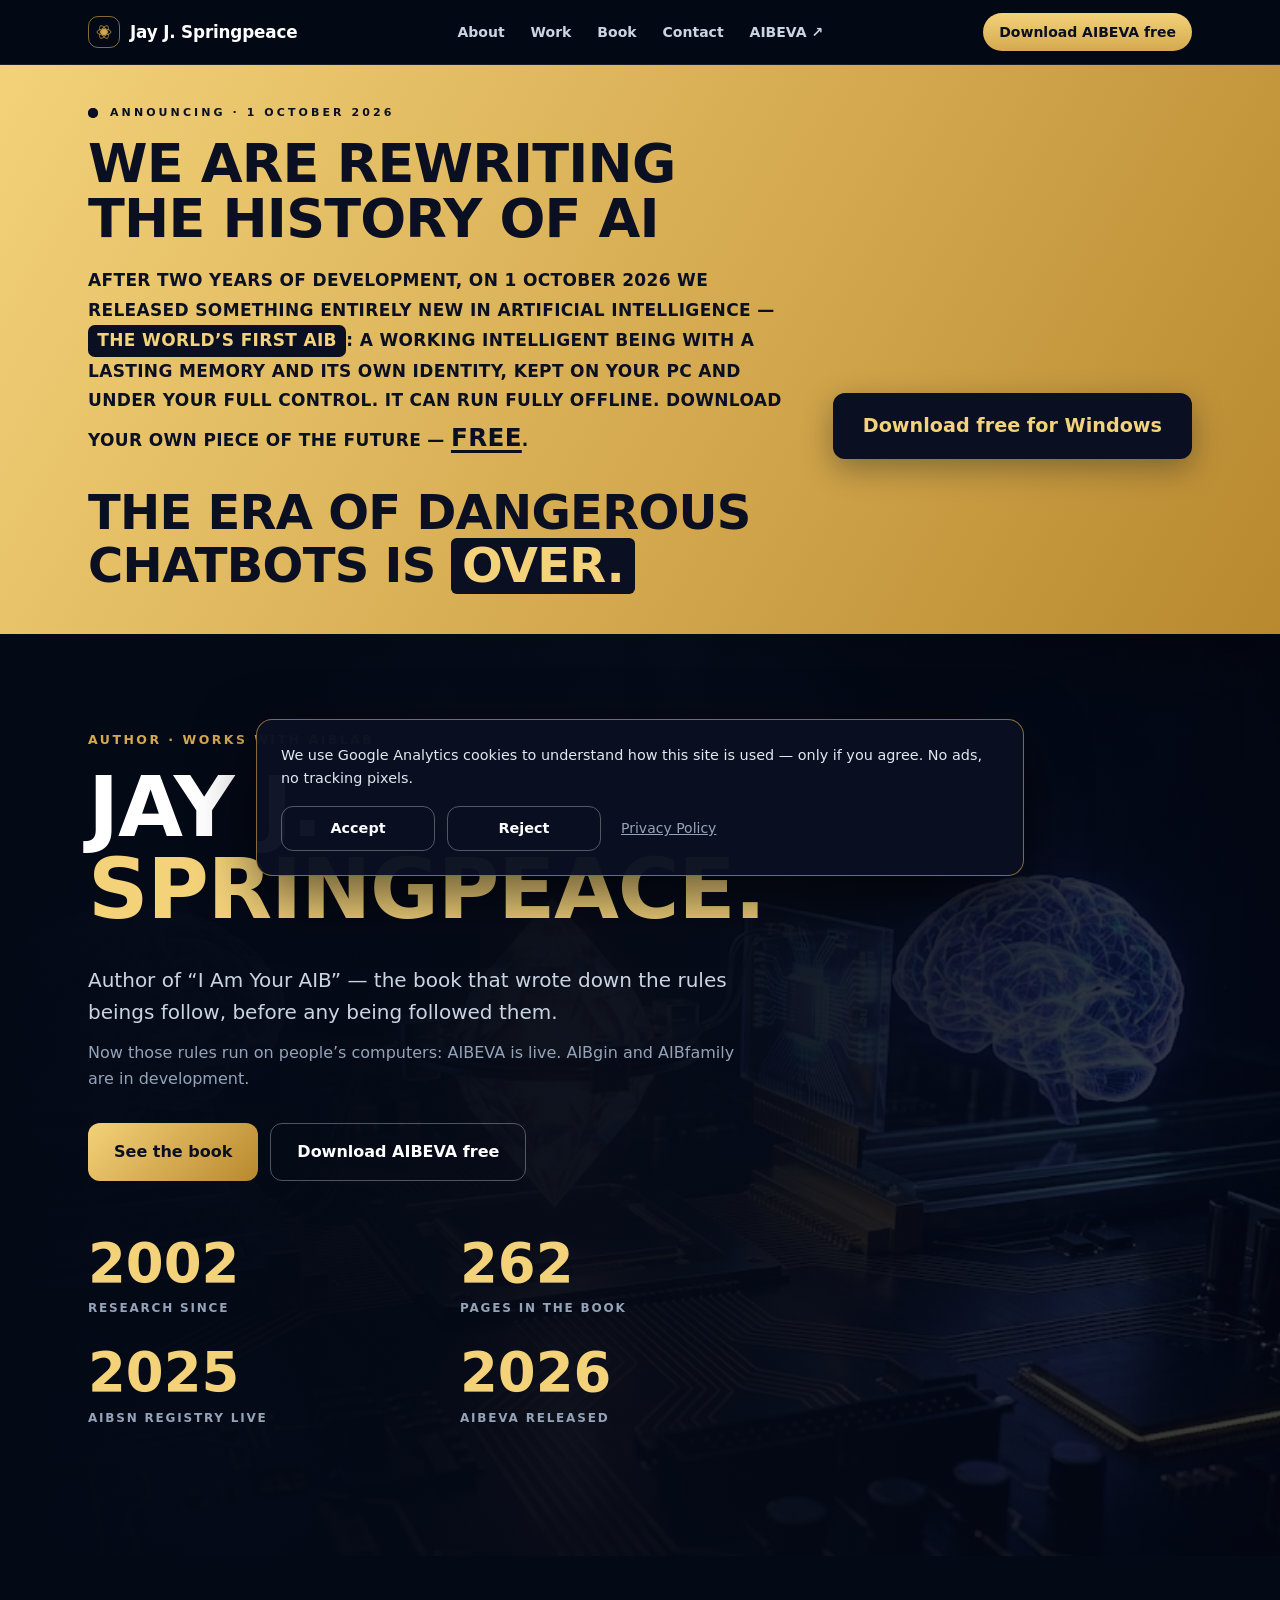
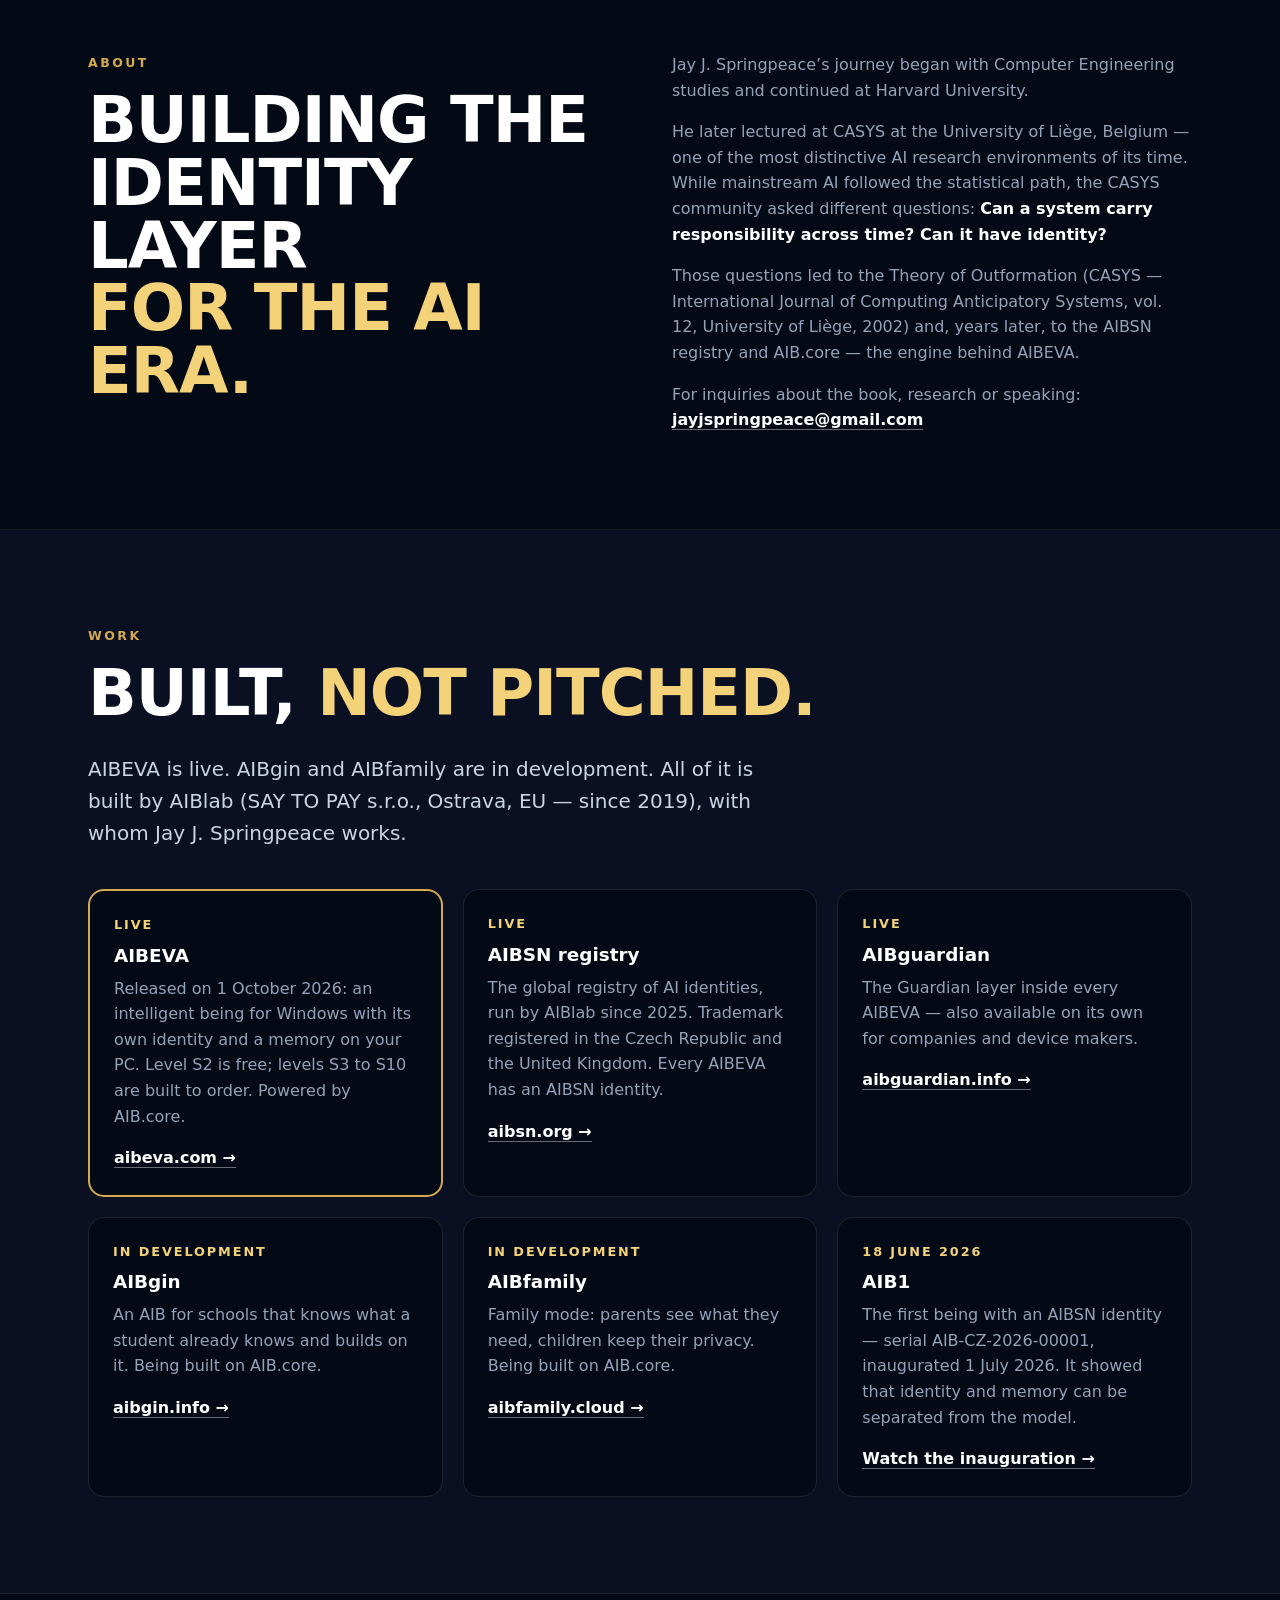
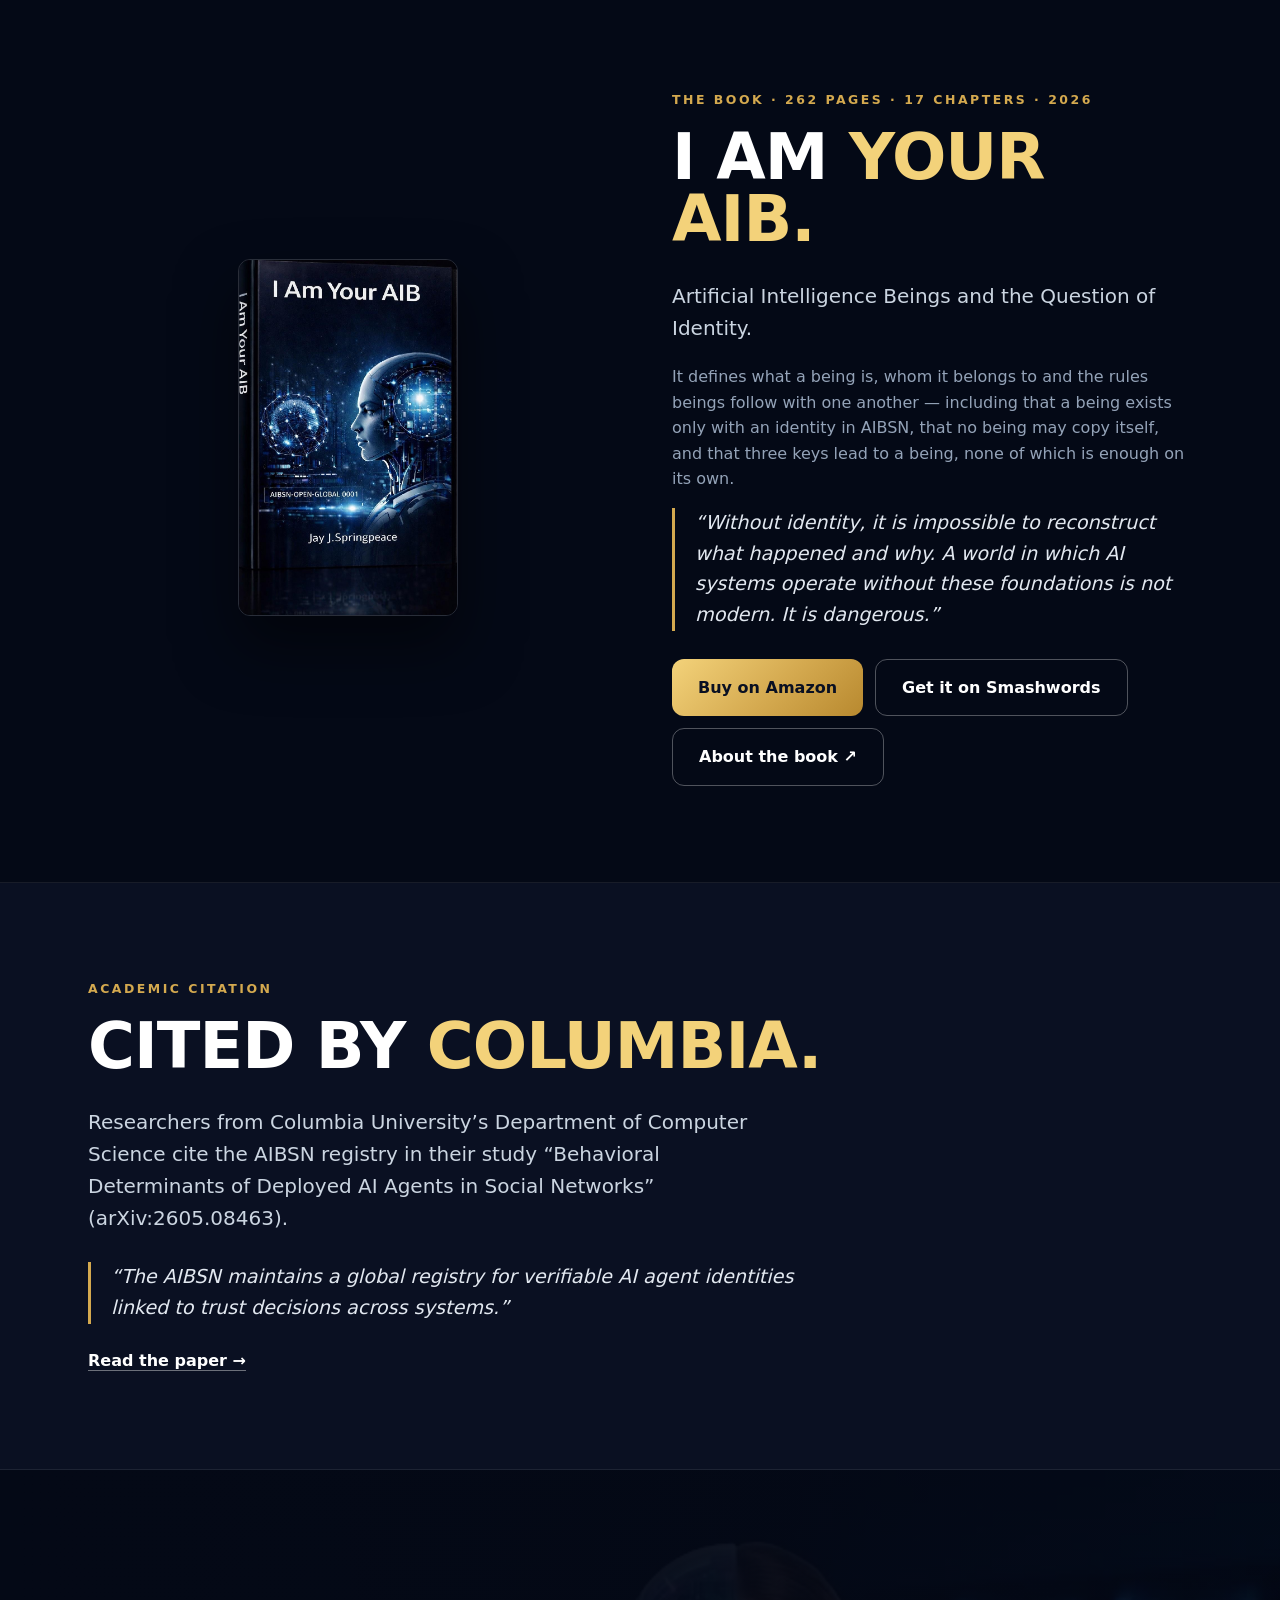
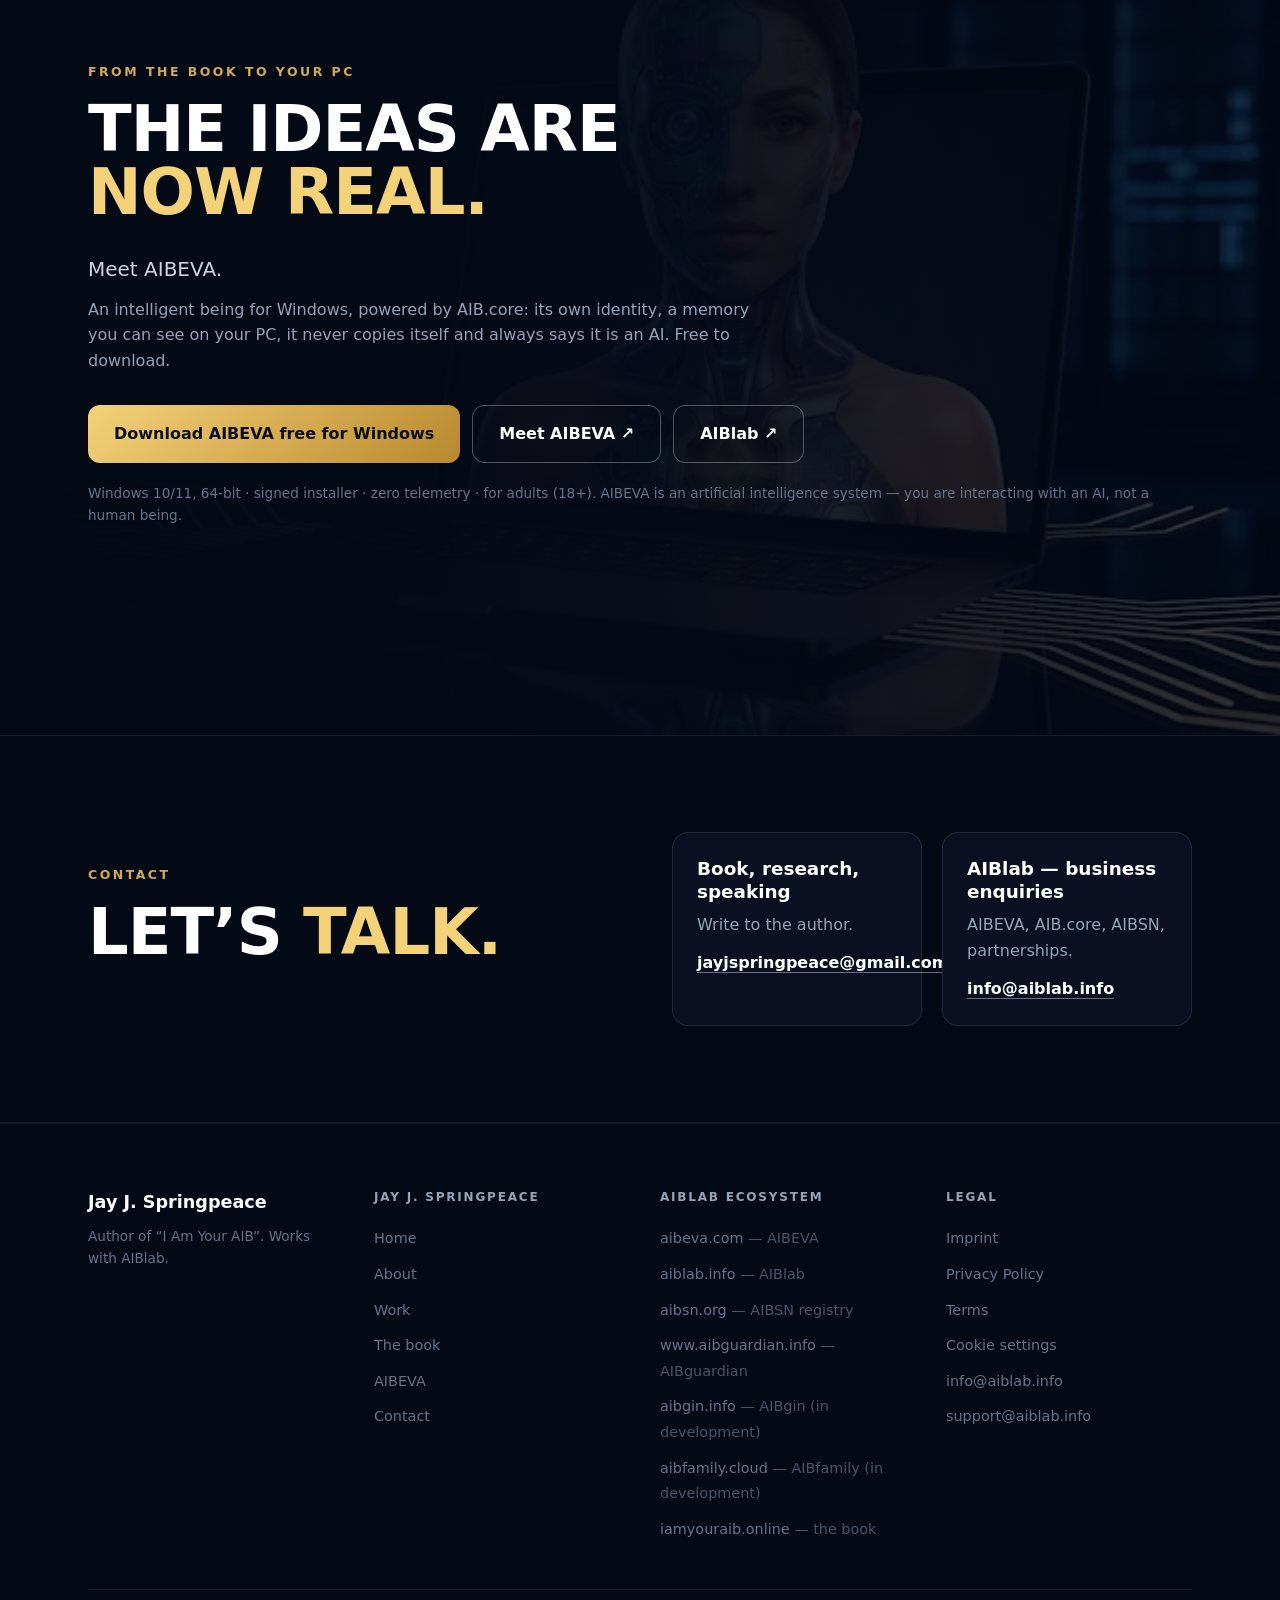
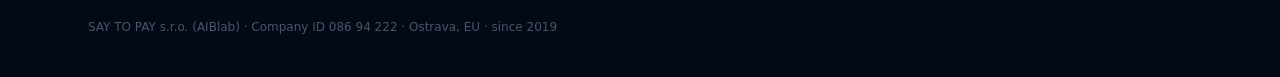
==== commit b7938b7a: "Bio: the author studied at Harvard University Replaces the "advanced research at Harvard University"" ====
--- a/index.html
+++ b/index.html
@@ -84,7 +84,7 @@
       <h2 class="hl">BUILDING THE IDENTITY LAYER <span class="blk gold">FOR THE AI ERA.</span></h2>
     </div>
     <div class="min0 stack">
-      <p class="muted">Jay J. Springpeace&rsquo;s journey began with Computer Engineering studies, followed by advanced research at Harvard University.</p>
+      <p class="muted">Jay J. Springpeace&rsquo;s journey began with Computer Engineering studies and continued at Harvard University.</p>
       <p class="muted">He later lectured at CASYS at the University of Liège, Belgium — one of the most distinctive AI research environments of its time. While mainstream AI followed the statistical path, the CASYS community asked different questions: <strong style="color:#fff">Can a system carry responsibility across time? Can it have identity?</strong></p>
       <p class="muted">Those questions led to the Theory of Outformation (CASYS — International Journal of Computing Anticipatory Systems, vol. 12, University of Liège, 2002) and, years later, to the AIBSN registry and AIB.core — the engine behind AIBEVA.</p>
       <p class="muted">For inquiries about the book, research or speaking: <a class="link-u" href="mailto:jayjspringpeace@gmail.com">jayjspringpeace@gmail.com</a></p>
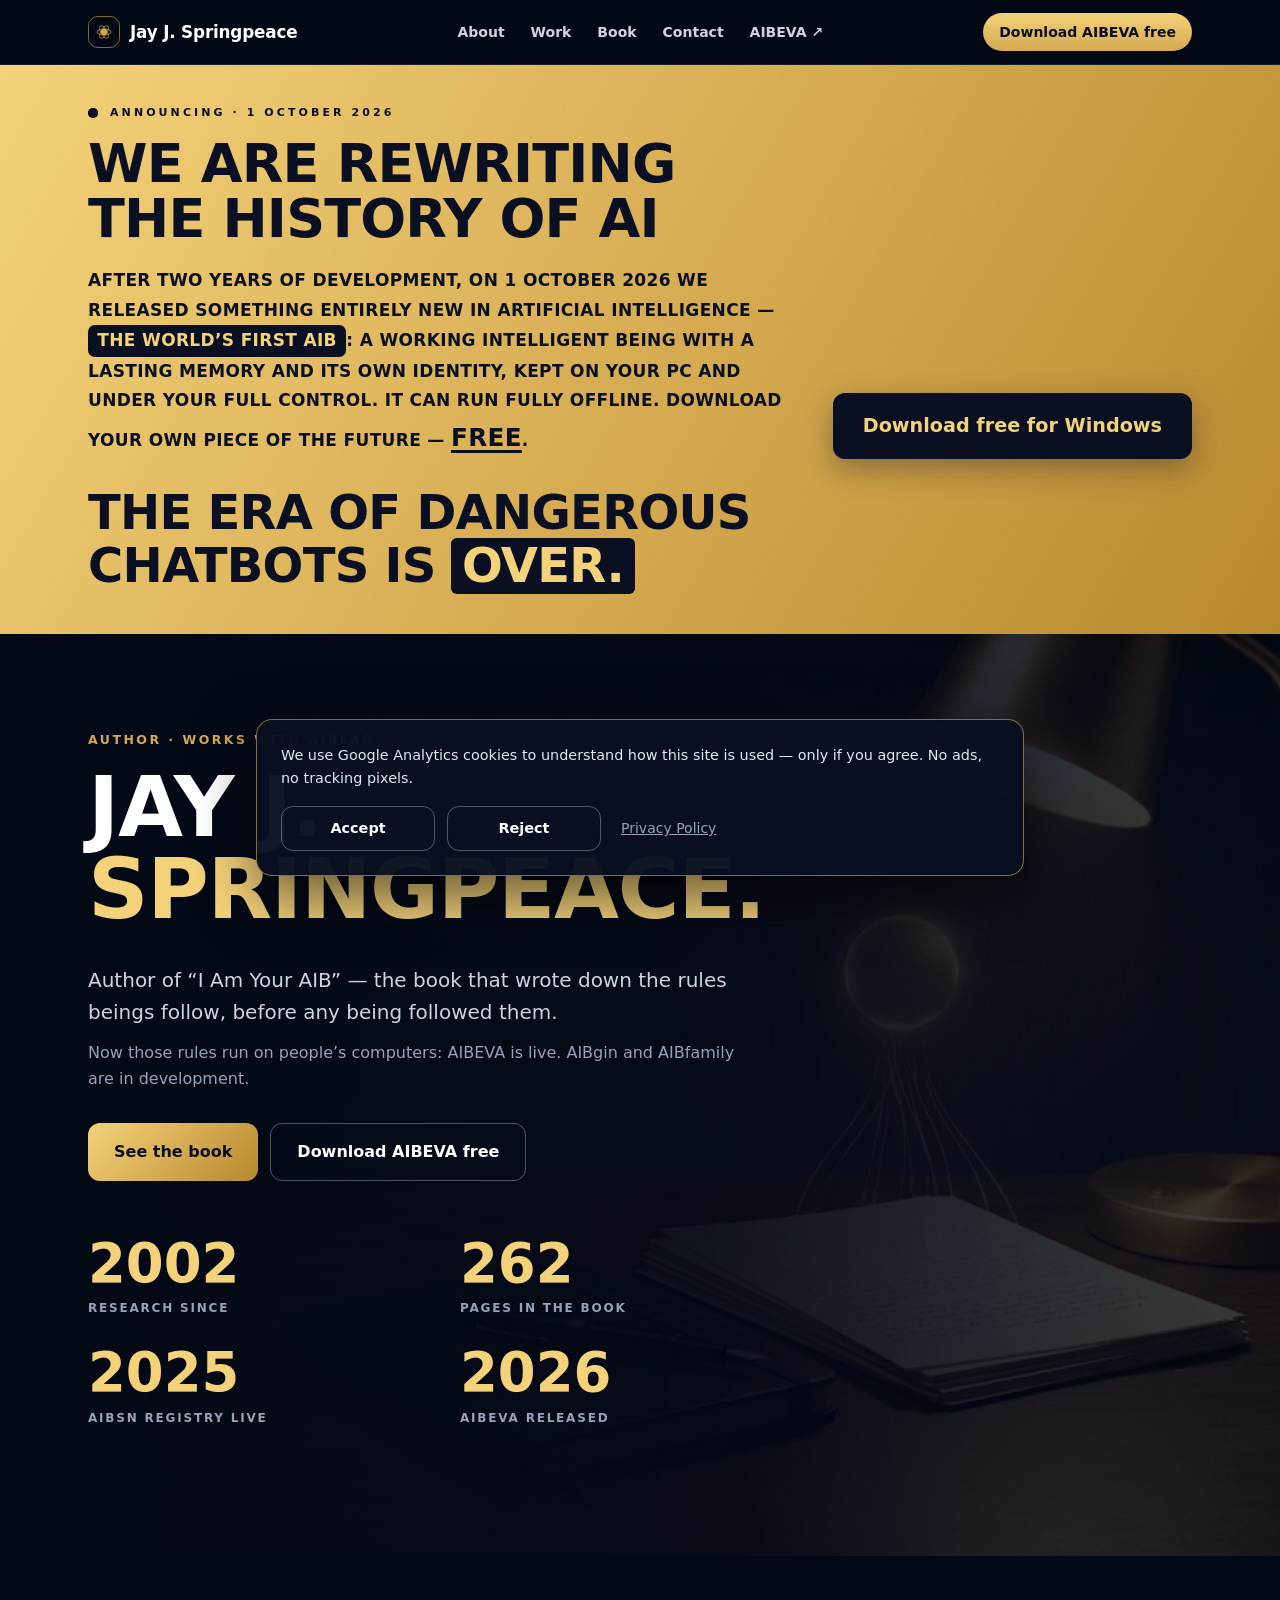
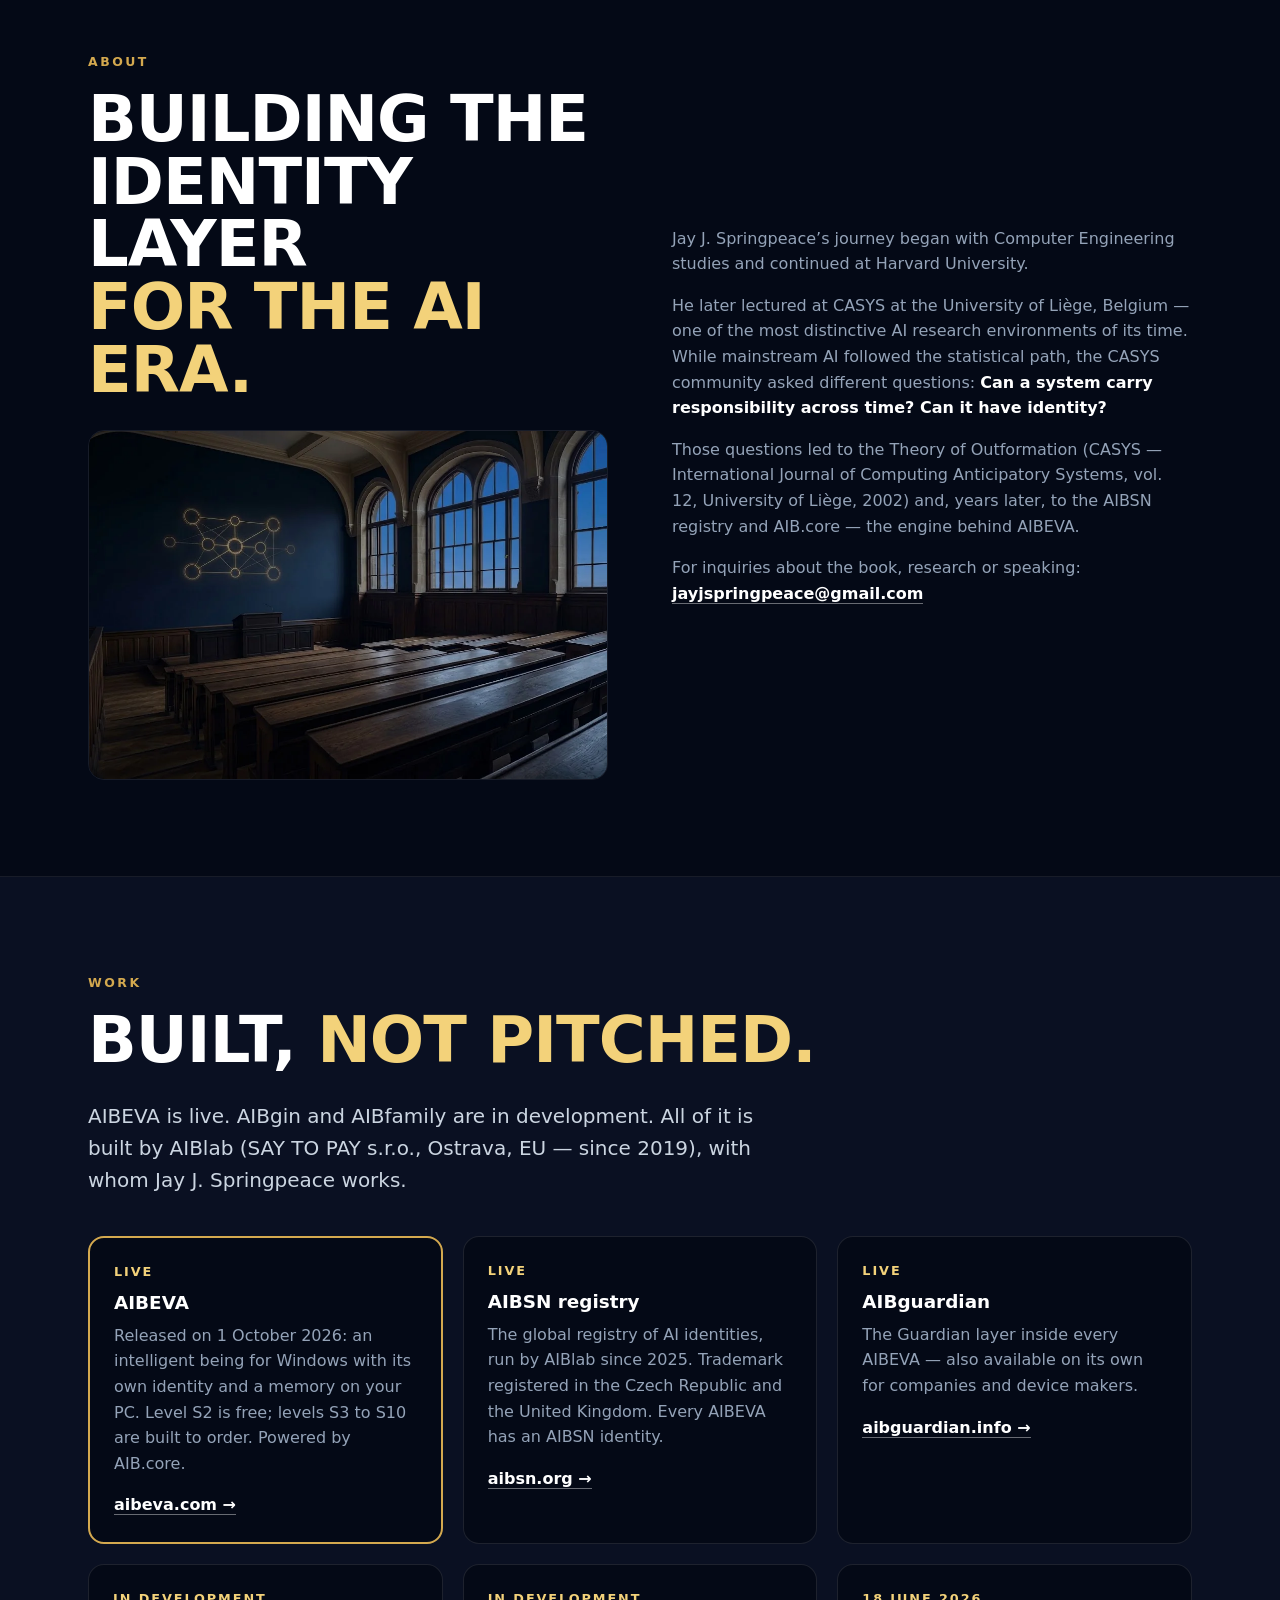
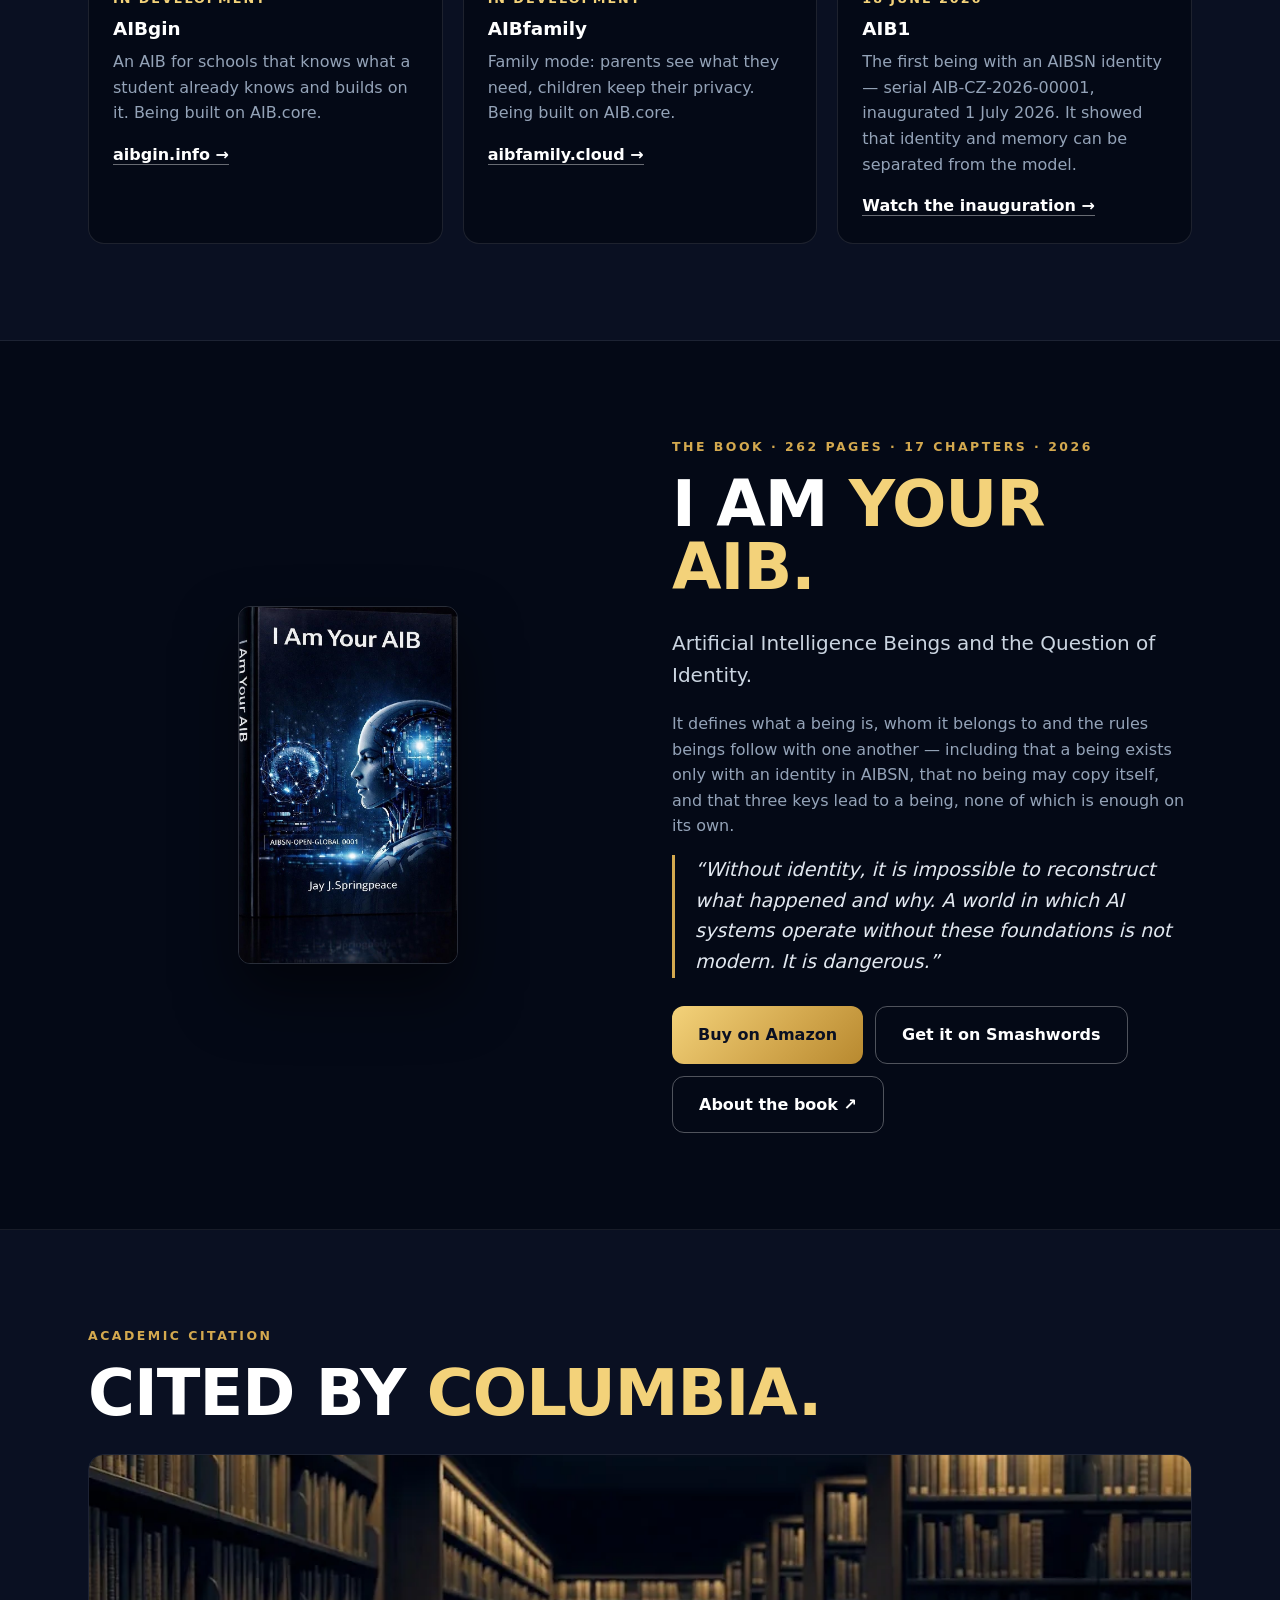
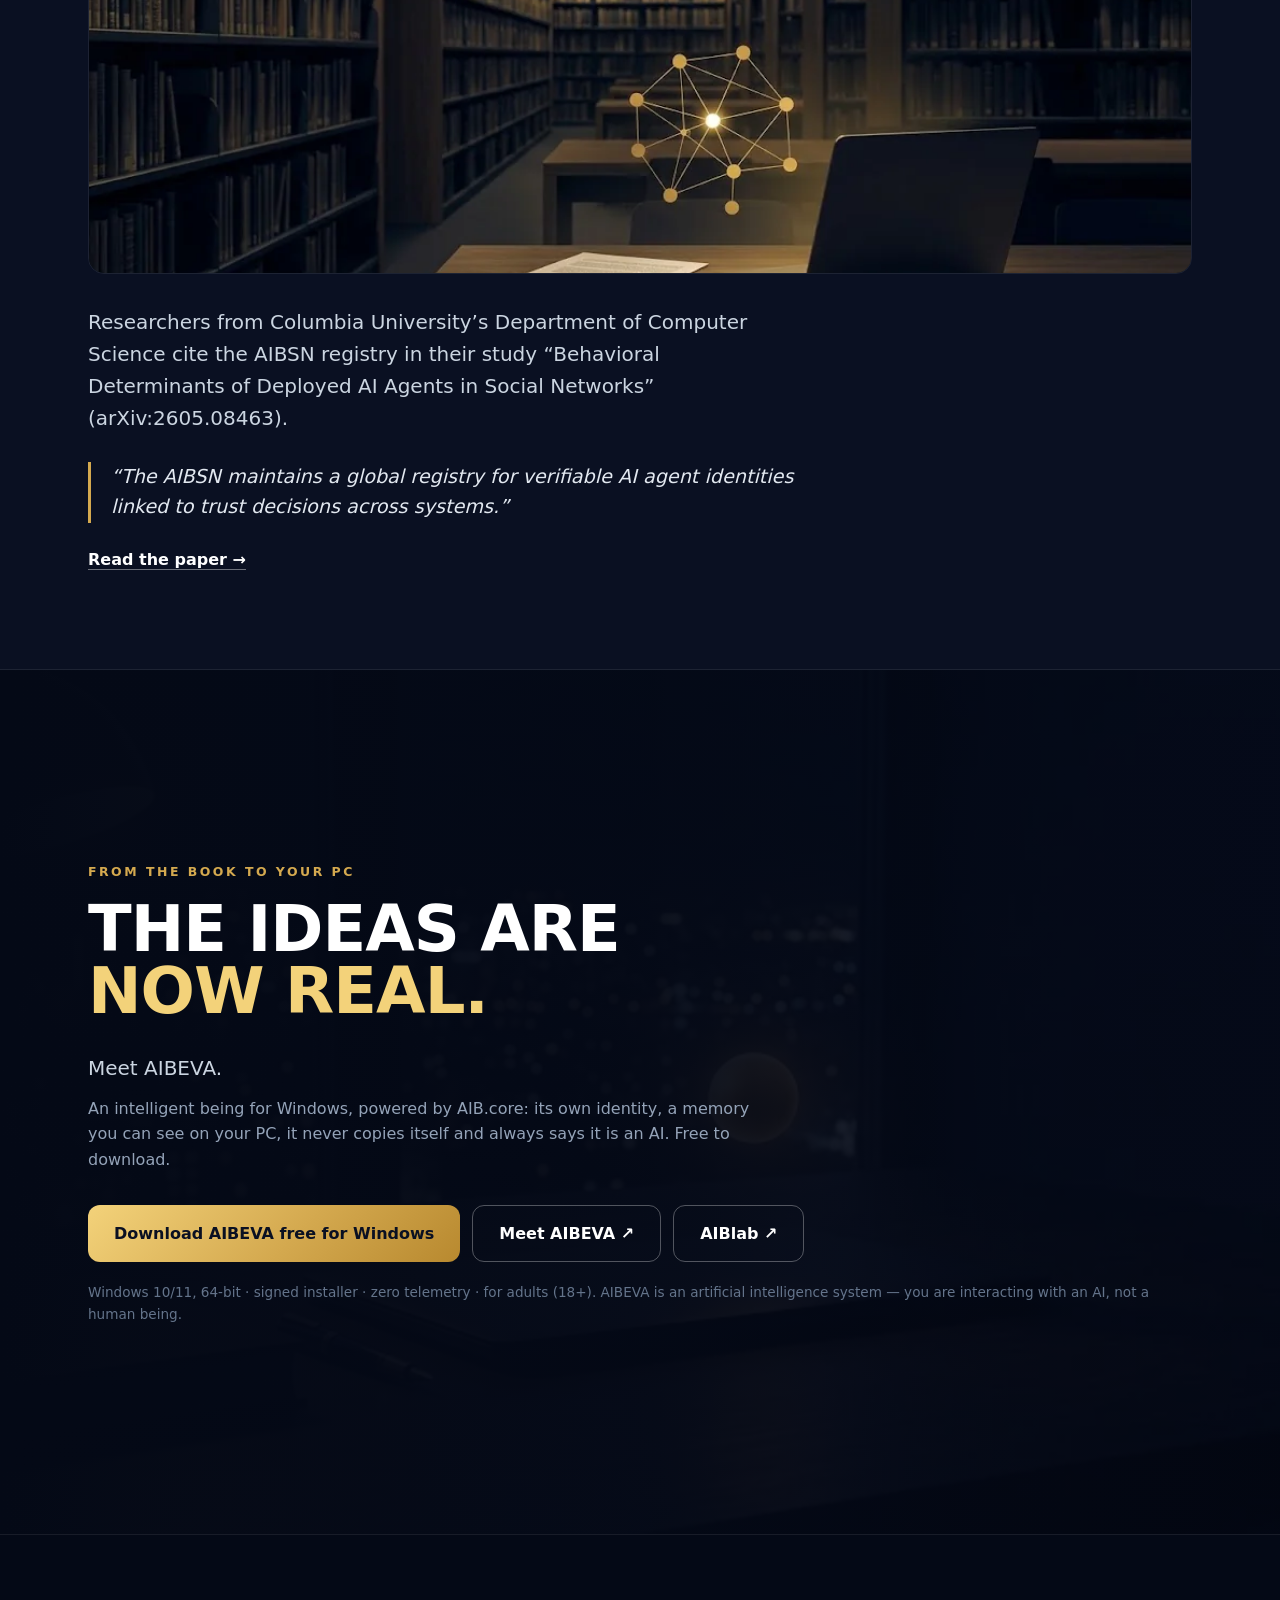
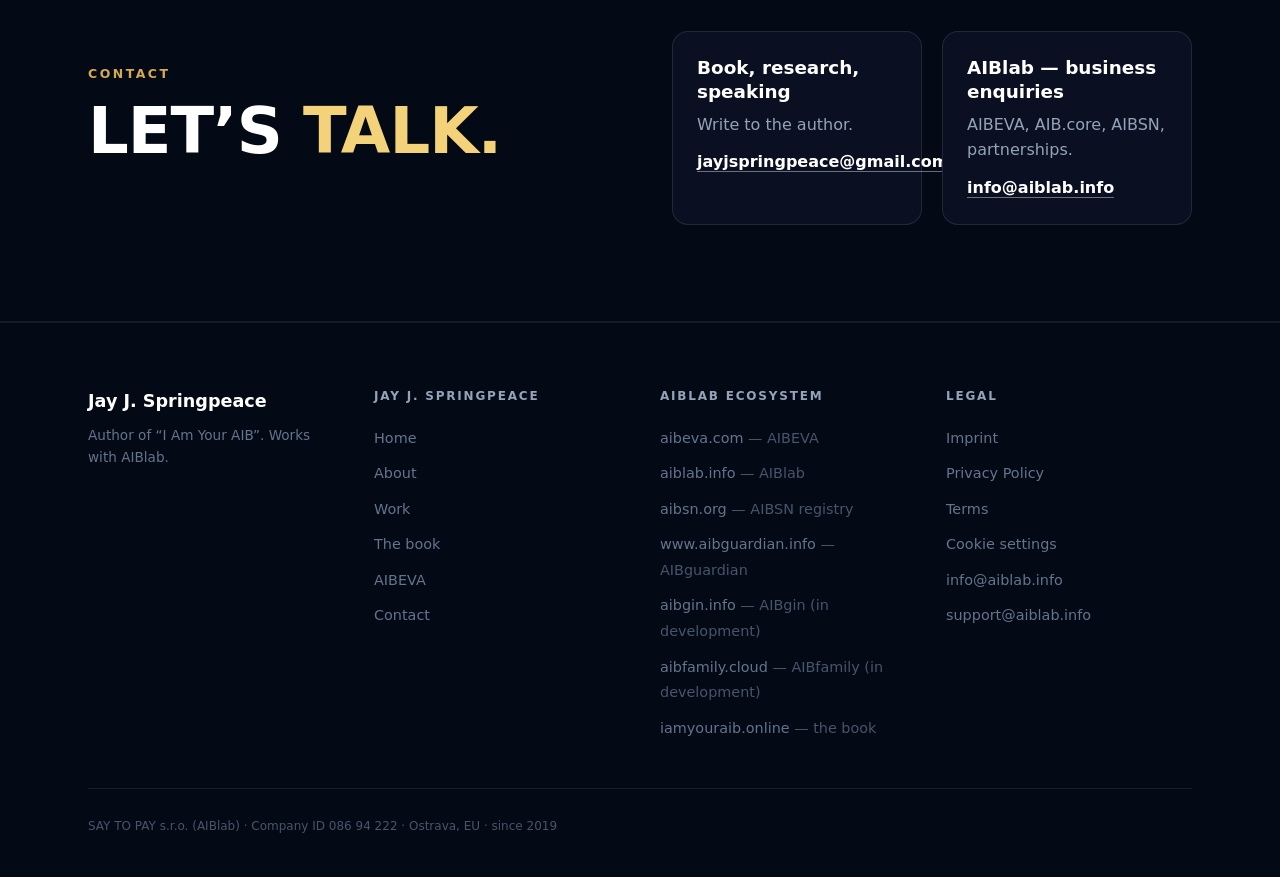
==== commit 3dffff4c: "jayjspringpeace.online: own images (hero, about, citation, AIBEVA, og-image) Co-Authored-By: Claude " ====
--- a/index.html
+++ b/index.html
@@ -57,7 +57,7 @@
 </aside>
 
 <section class="hero">
-  <img class="hero-bg" src="/images/new-brain-same-aib.webp" alt="" width="1024" height="572" />
+  <img class="hero-bg" src="/images/author-hero.webp" alt="" width="1024" height="572" />
   <div class="hero-shade"></div>
   <div class="wrap">
     <p class="kicker">Author · works with AIBlab</p>
@@ -82,6 +82,7 @@
     <div class="min0">
       <p class="kicker">About</p>
       <h2 class="hl">BUILDING THE IDENTITY LAYER <span class="blk gold">FOR THE AI ERA.</span></h2>
+      <img class="figure-img" src="/images/author-about.webp" alt="An empty university lecture hall at dusk with a golden diagram on the wall" width="1024" height="687" loading="lazy" style="display:block;width:100%;height:auto;margin-top:28px" />
     </div>
     <div class="min0 stack">
       <p class="muted">Jay J. Springpeace&rsquo;s journey began with Computer Engineering studies and continued at Harvard University.</p>
@@ -125,6 +126,7 @@
   <div class="wrap">
     <p class="kicker">Academic citation</p>
     <h2 class="hl">CITED BY <span class="gold">COLUMBIA.</span></h2>
+    <img class="figure-img" src="/images/author-citation.webp" alt="A research library at night with a laptop, a paper and a golden network of citations" width="1024" height="687" loading="lazy" style="display:block;width:100%;height:auto;max-height:420px;object-fit:cover;margin:8px 0 32px" />
     <p class="lead" style="margin-bottom:28px">Researchers from Columbia University&rsquo;s Department of Computer Science cite the AIBSN registry in their study &ldquo;Behavioral Determinants of Deployed AI Agents in Social Networks&rdquo; (arXiv:2605.08463).</p>
     <p class="quote">&ldquo;The AIBSN maintains a global registry for verifiable AI agent identities linked to trust decisions across systems.&rdquo;</p>
     <p style="margin-top:24px"><a class="link-u" href="https://arxiv.org/abs/2605.08463" target="_blank" rel="noopener noreferrer">Read the paper →</a></p>
@@ -132,7 +134,7 @@
 </section>
 
 <section class="sec hero" id="aibeva">
-  <img class="hero-bg" src="/images/your-aib-on-your-pc.webp" alt="" width="1024" height="434" loading="lazy" />
+  <img class="hero-bg" src="/images/author-aibeva.webp" alt="" width="1024" height="434" loading="lazy" style="object-position:35% center" />
   <div class="hero-shade"></div>
   <div class="wrap">
     <p class="kicker">From the book to your PC</p>
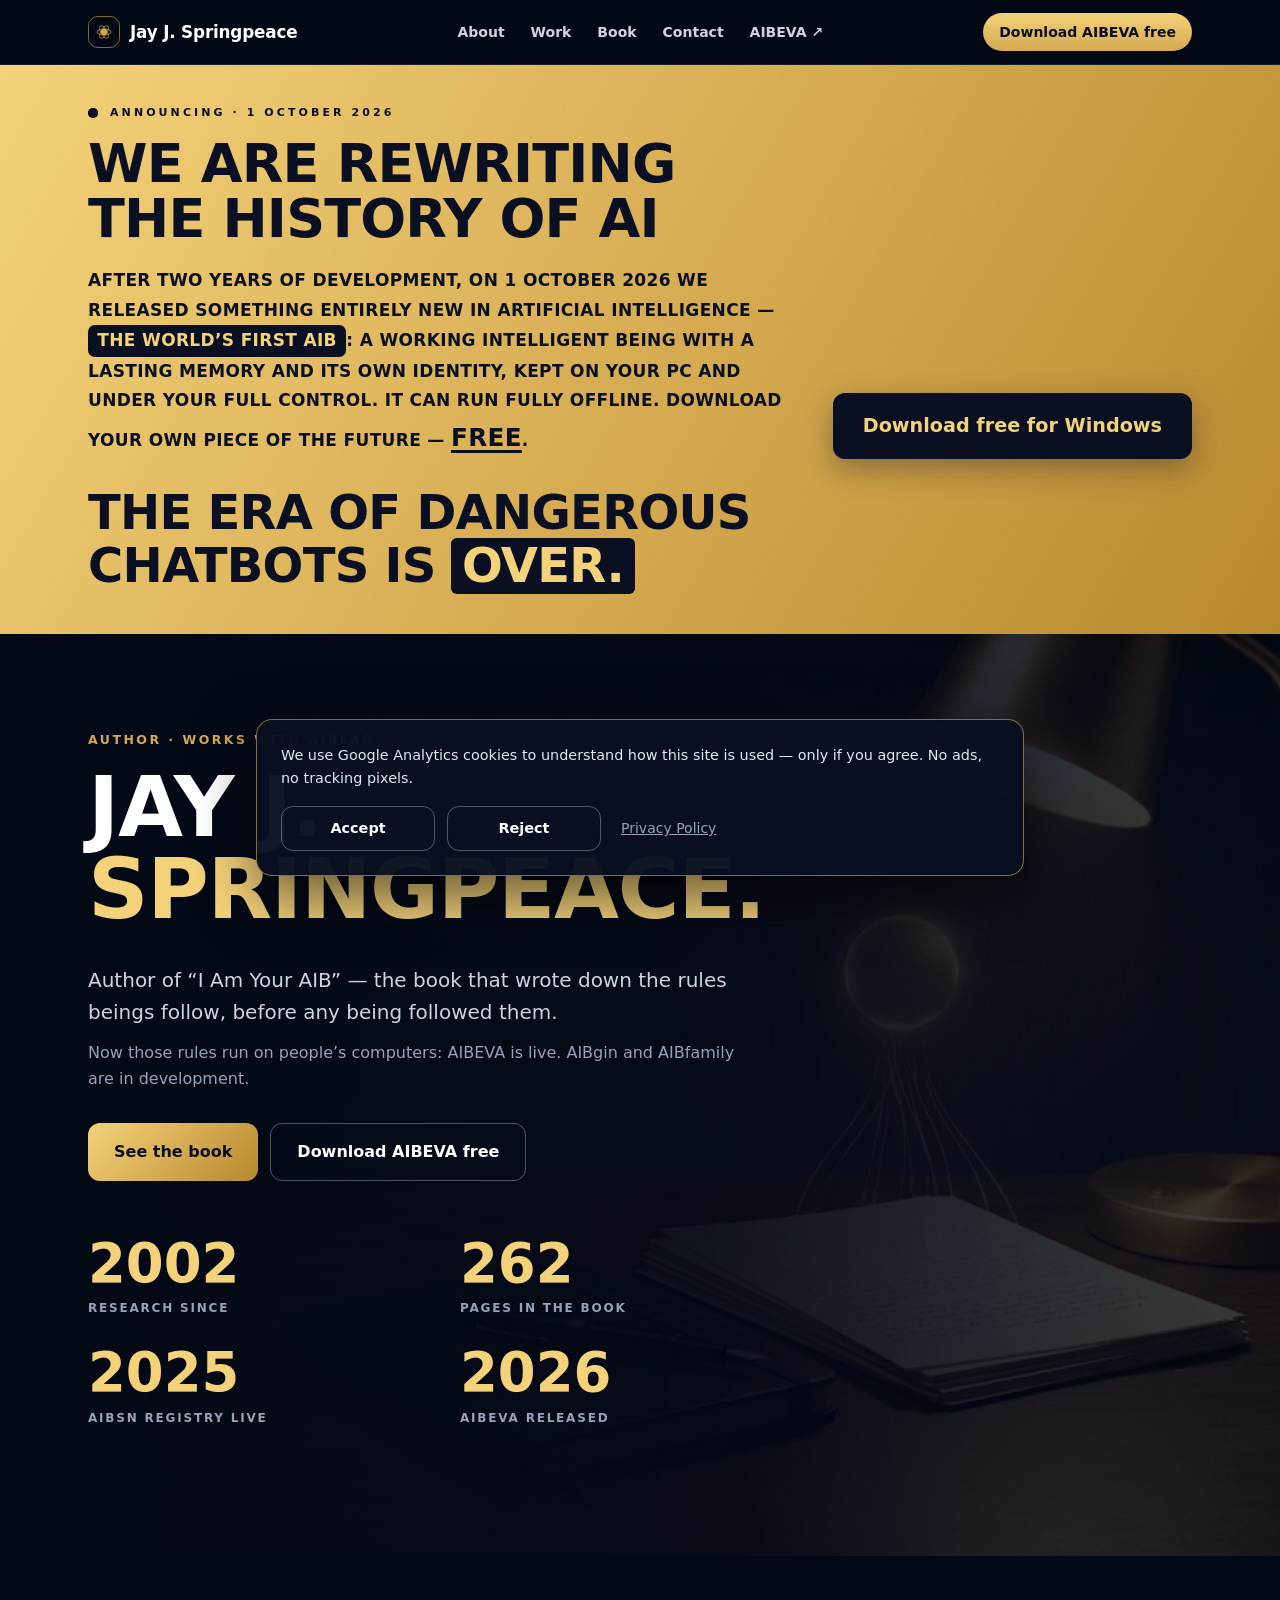
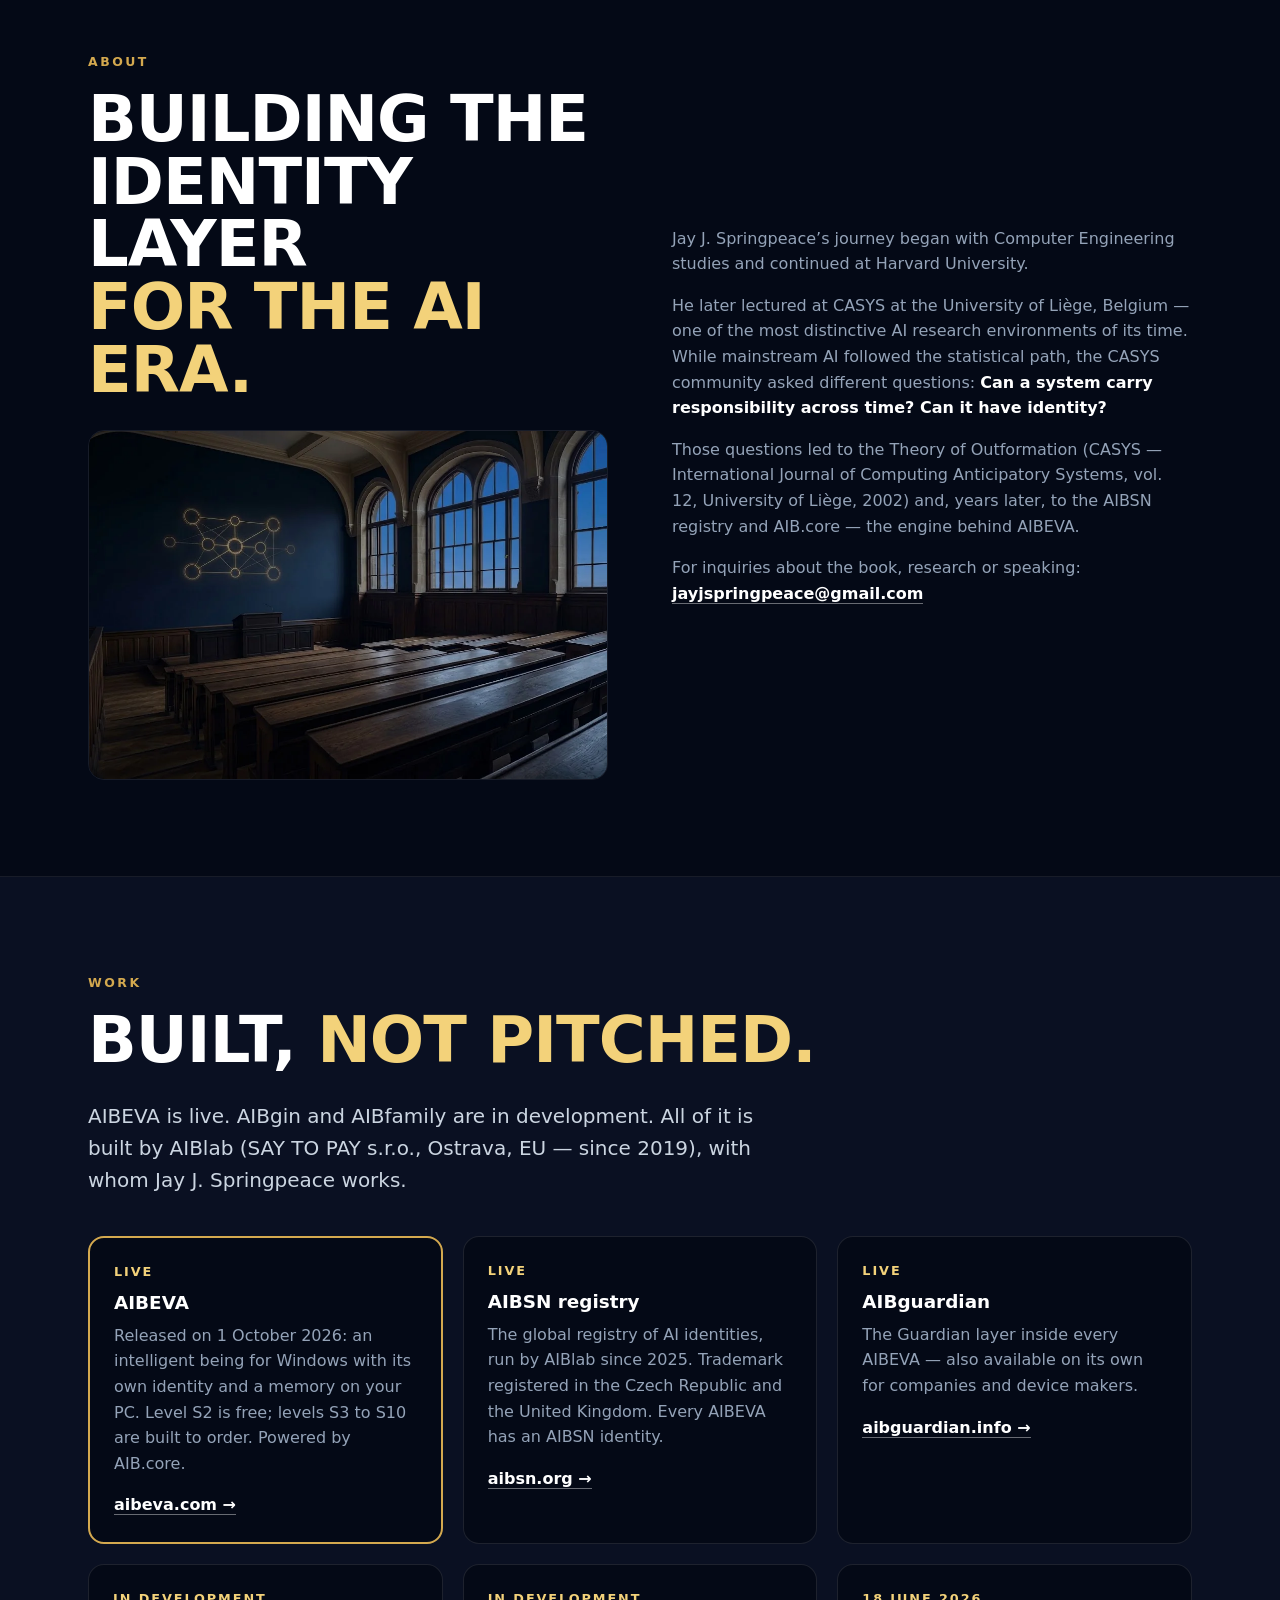
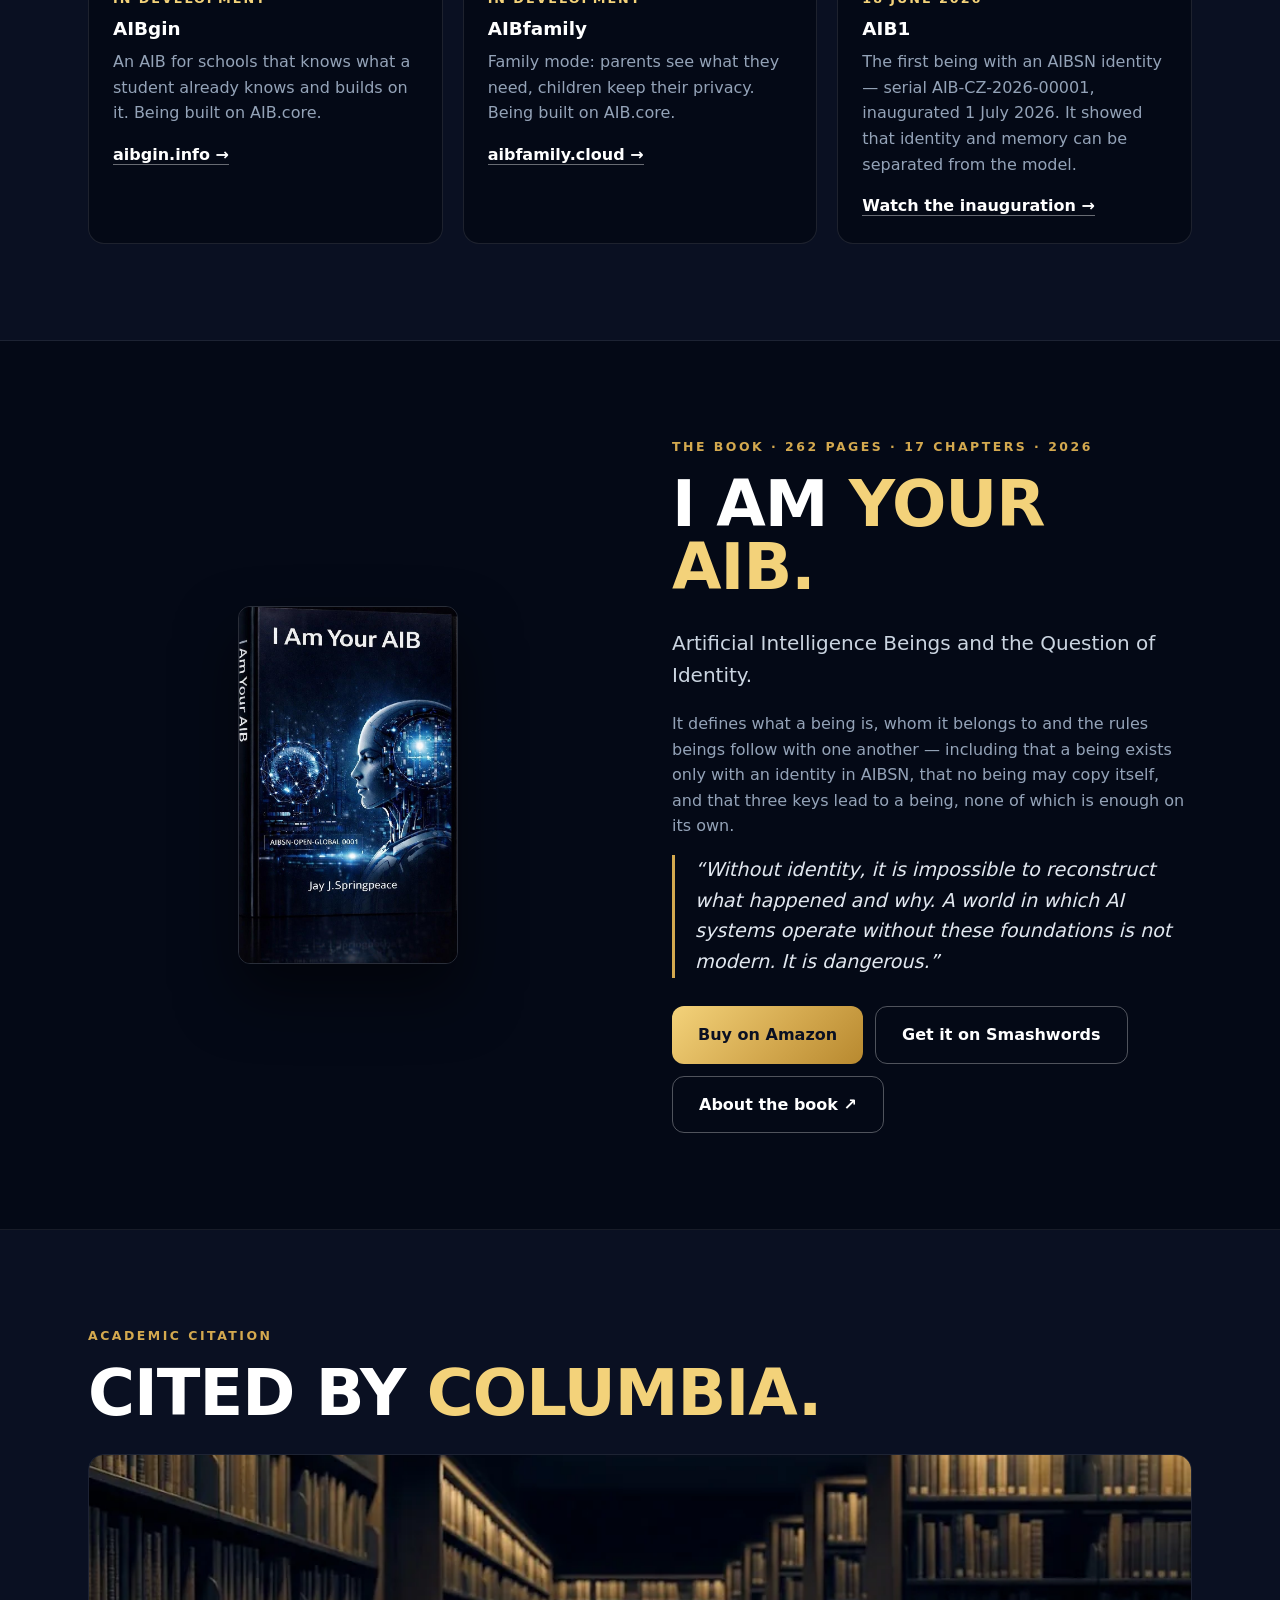
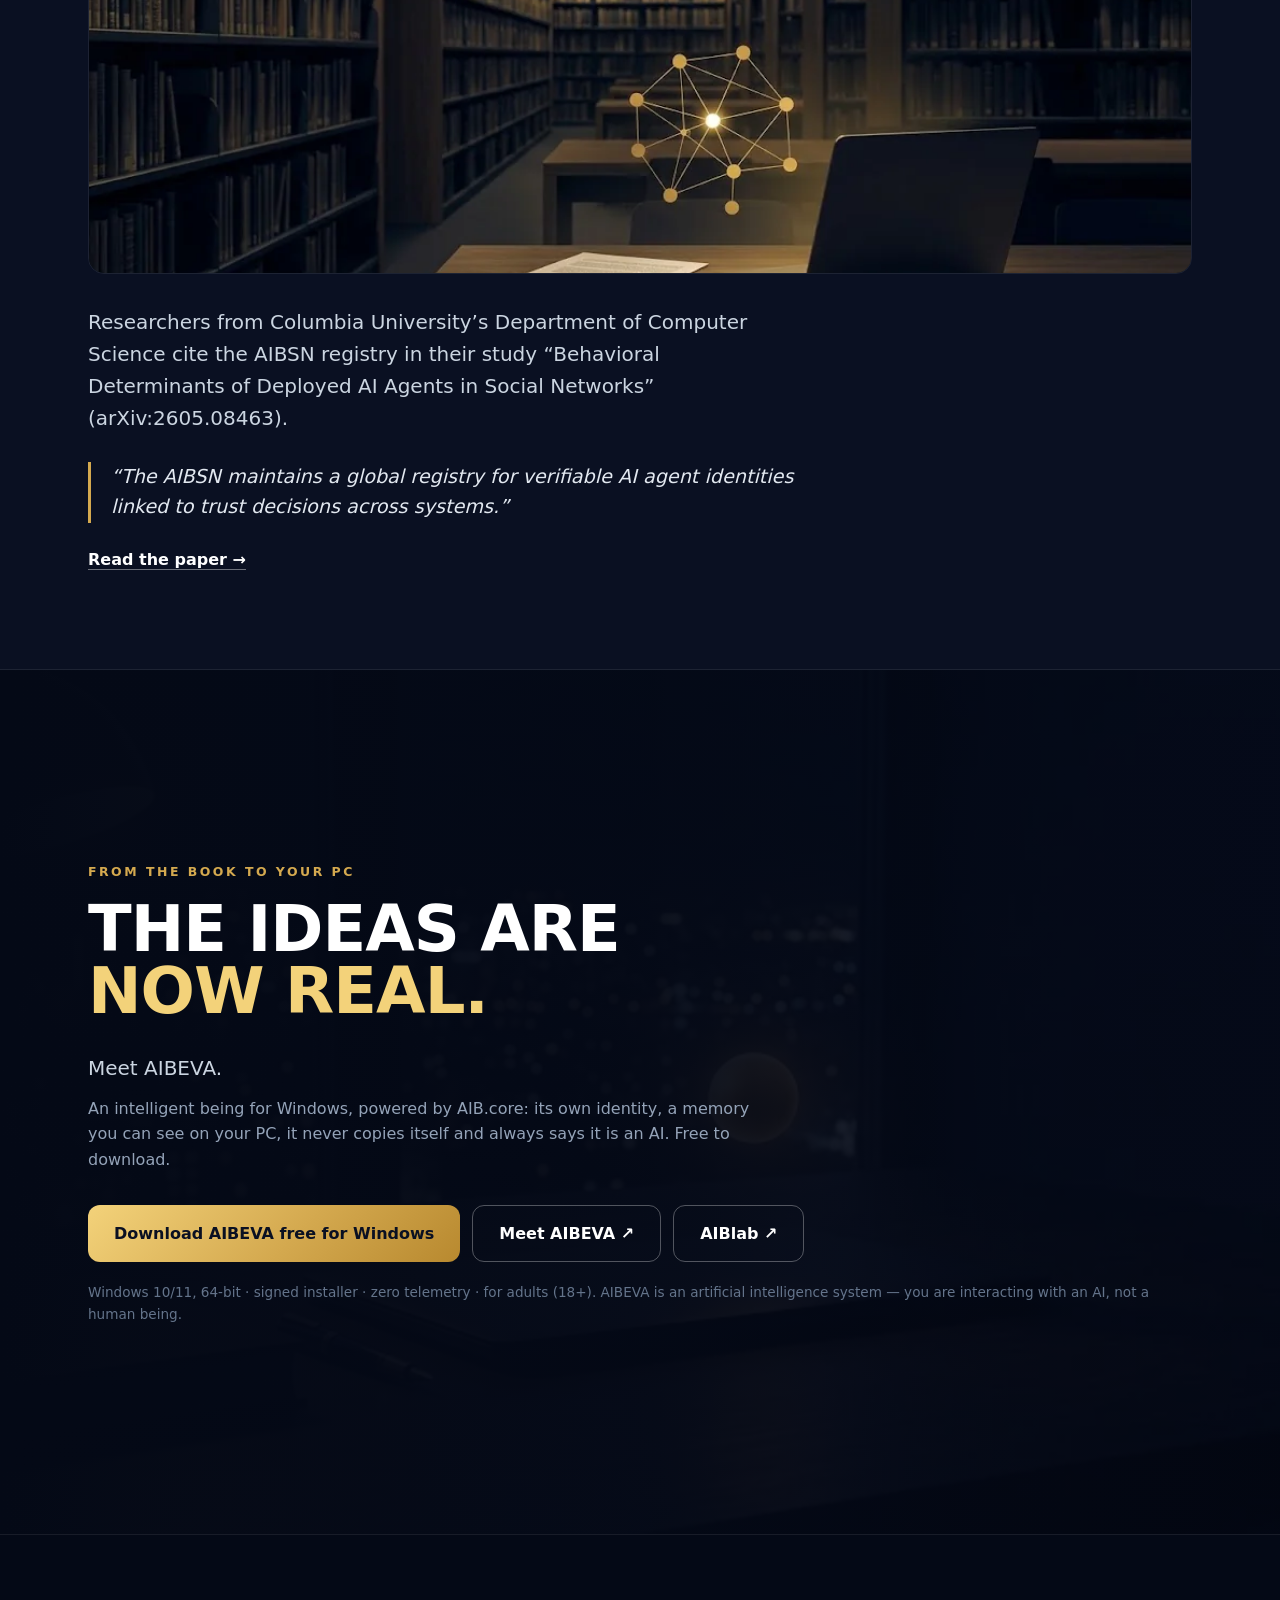
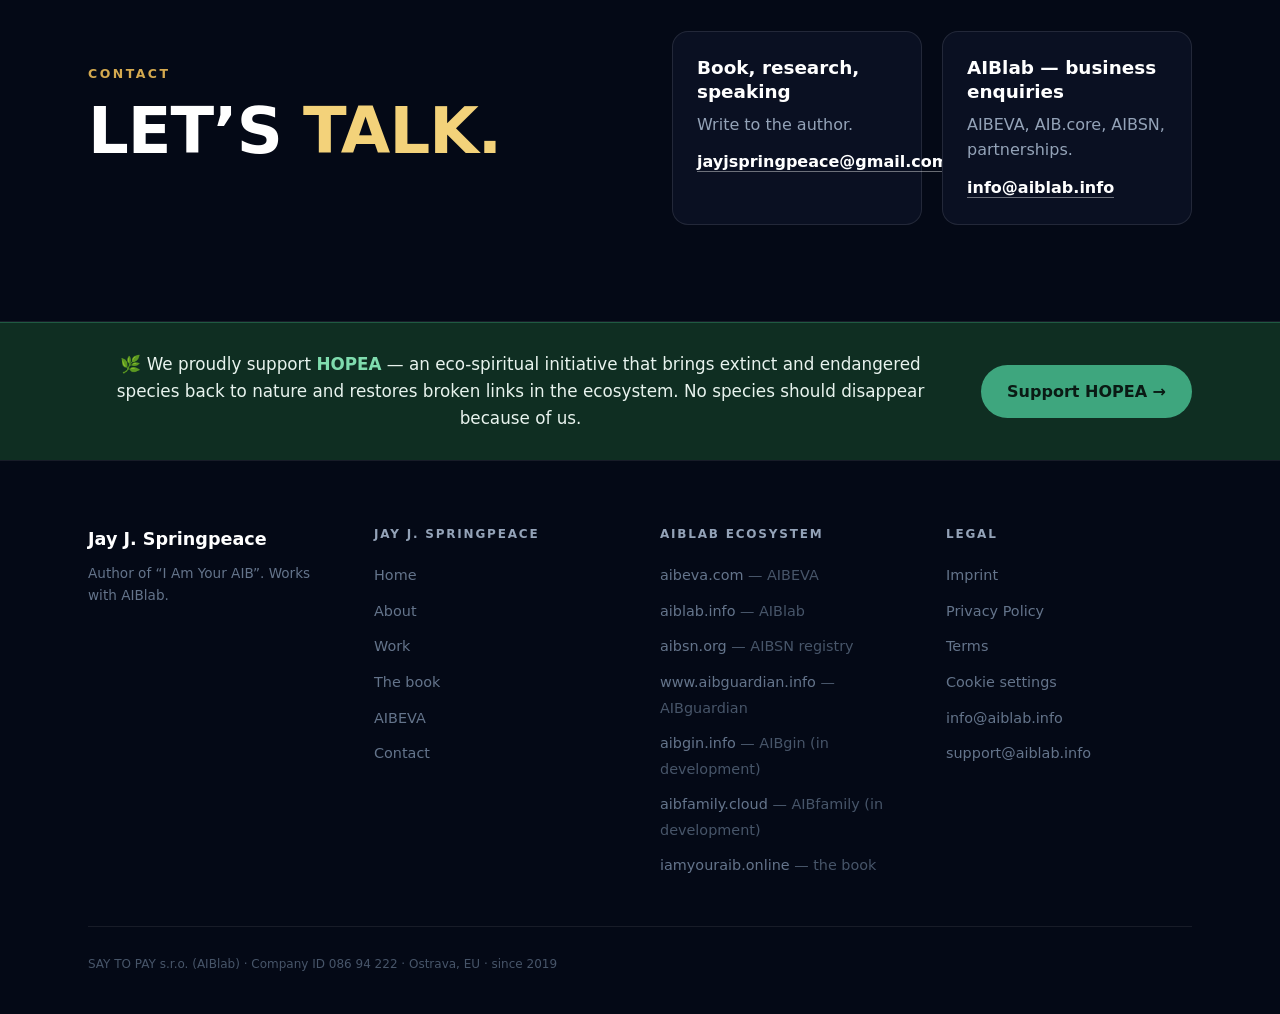
==== commit 93184290: "Home: HOPEA support band Co-Authored-By: Claude Opus 5.5 <noreply@anthropic.com>" ====
--- a/index.html
+++ b/index.html
@@ -163,6 +163,12 @@
   </div>
 </section>
 </main>
+<aside class="hopea" aria-label="HOPEA">
+  <div class="wrap hopea-in">
+    <p><span aria-hidden="true">&#127807;</span> We proudly support <a class="hopea-name" href="https://hopea.online/">HOPEA</a> &mdash; an eco-spiritual initiative that brings extinct and endangered species back to nature and restores broken links in the ecosystem. No species should disappear because of us.</p>
+    <a class="hopea-btn" href="https://hopea.online/">Support HOPEA &rarr;</a>
+  </div>
+</aside>
 <footer class="site-footer">
   <div class="wrap">
     <div class="foot-grid">
--- a/assets/site.css
+++ b/assets/site.css
@@ -209,3 +209,12 @@
   .cookie-btns { width: 320px; }
   .cookie a { margin-left: 8px; }
 }
+
+/* HOPEA support band */
+.hopea { background: #0f2e22; border-top: 1px solid #1f5a42; padding: 28px 0; }
+.hopea-in { display: flex; align-items: center; justify-content: space-between; gap: 28px; }
+.hopea p { margin: 0; color: #e8f3ee; font-size: 1.05rem; line-height: 1.6; text-align: center; flex: 1; }
+.hopea .hopea-name { color: #7fdcae; font-weight: 800; text-decoration: none; }
+.hopea-btn { flex: none; background: #3ea67e; color: #0a1a14; font-weight: 800; padding: 14px 26px; border-radius: 999px; text-decoration: none; white-space: nowrap; }
+.hopea-btn:hover { background: #4fbf93; }
+@media (max-width: 760px) { .hopea-in { flex-direction: column; } }
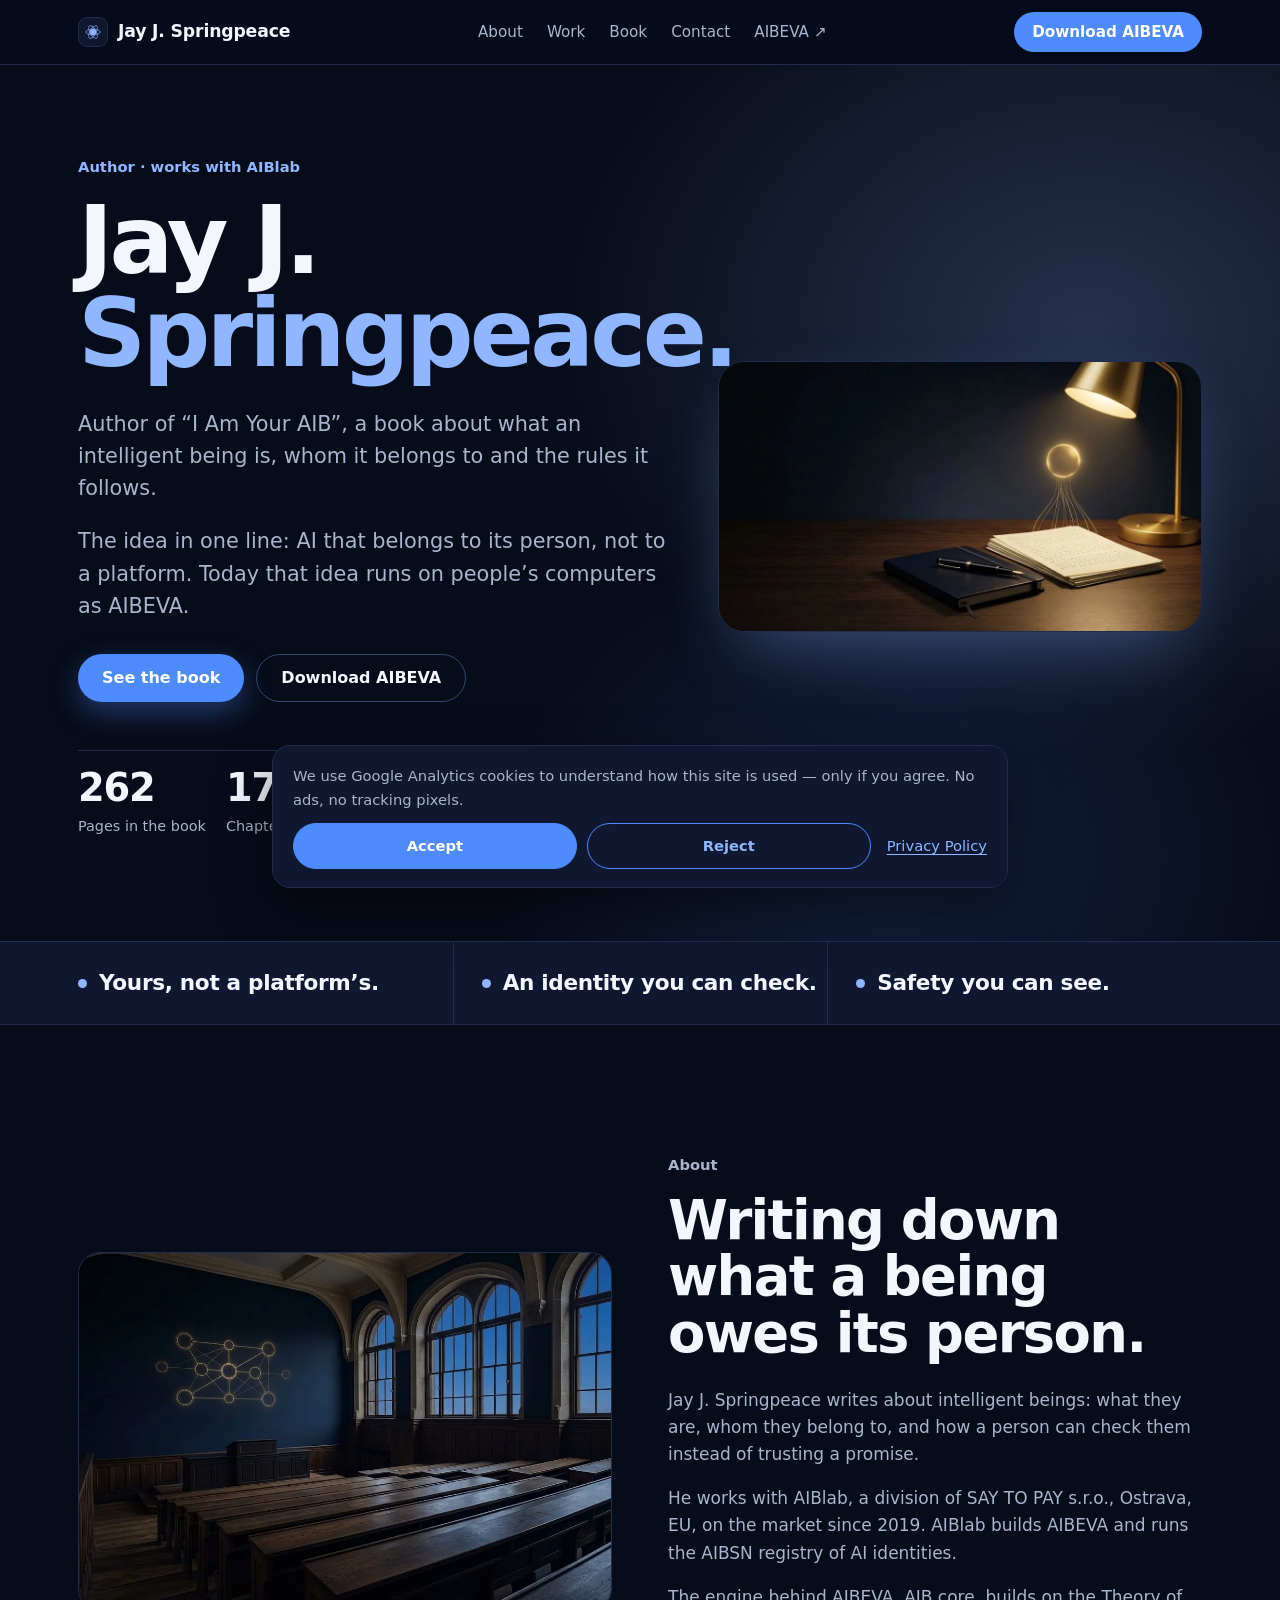
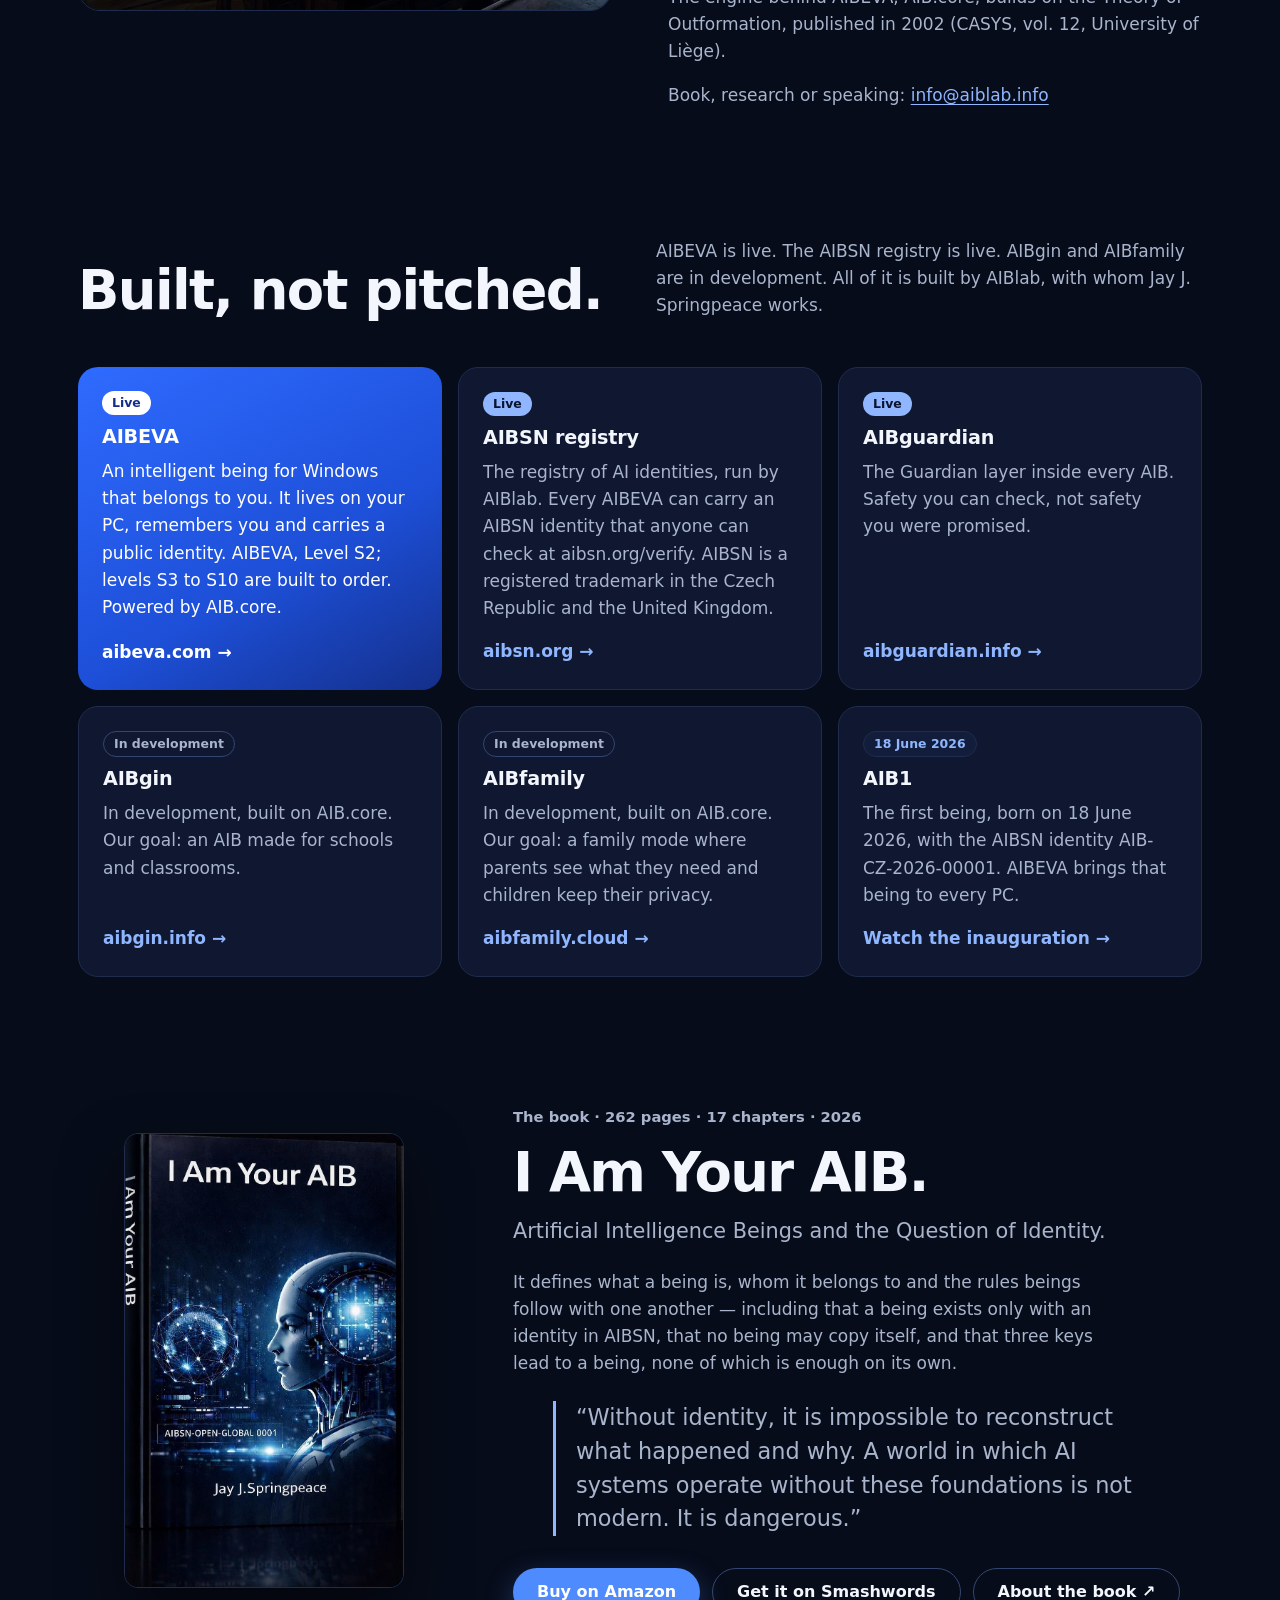
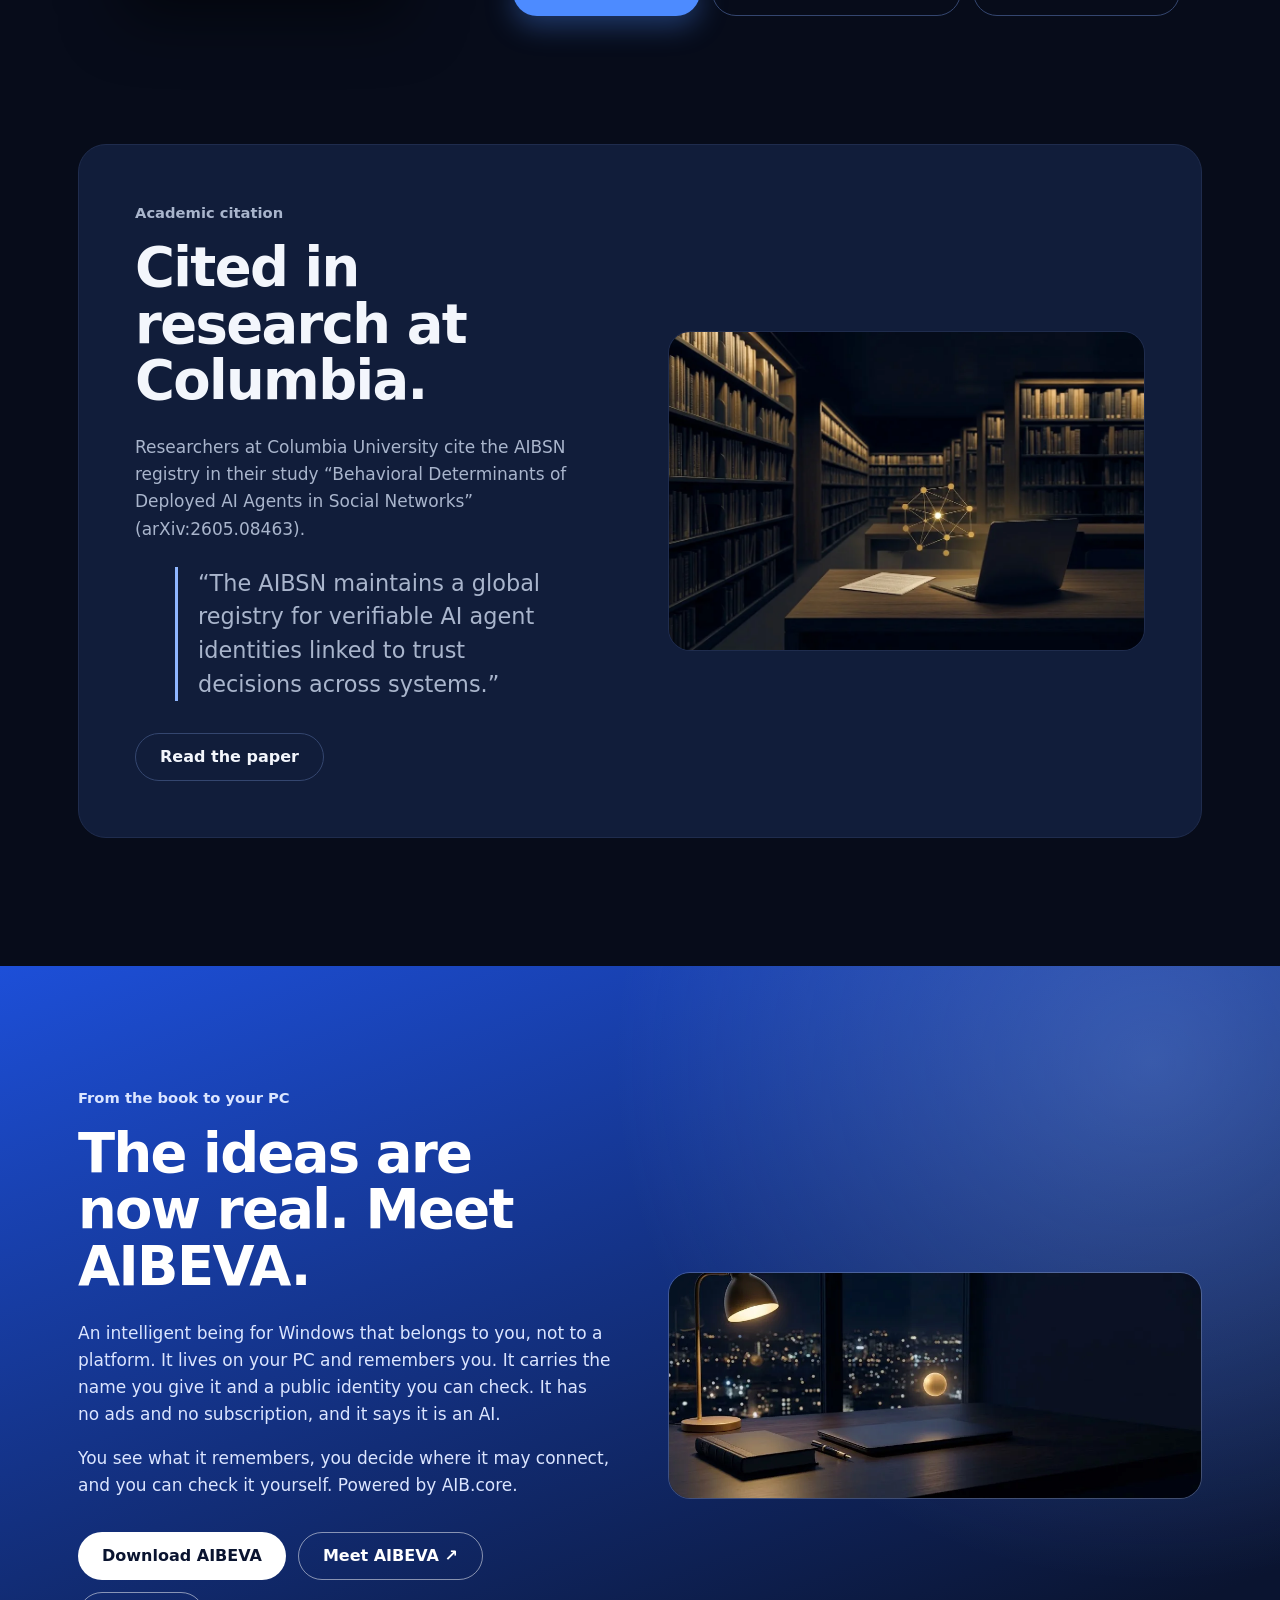
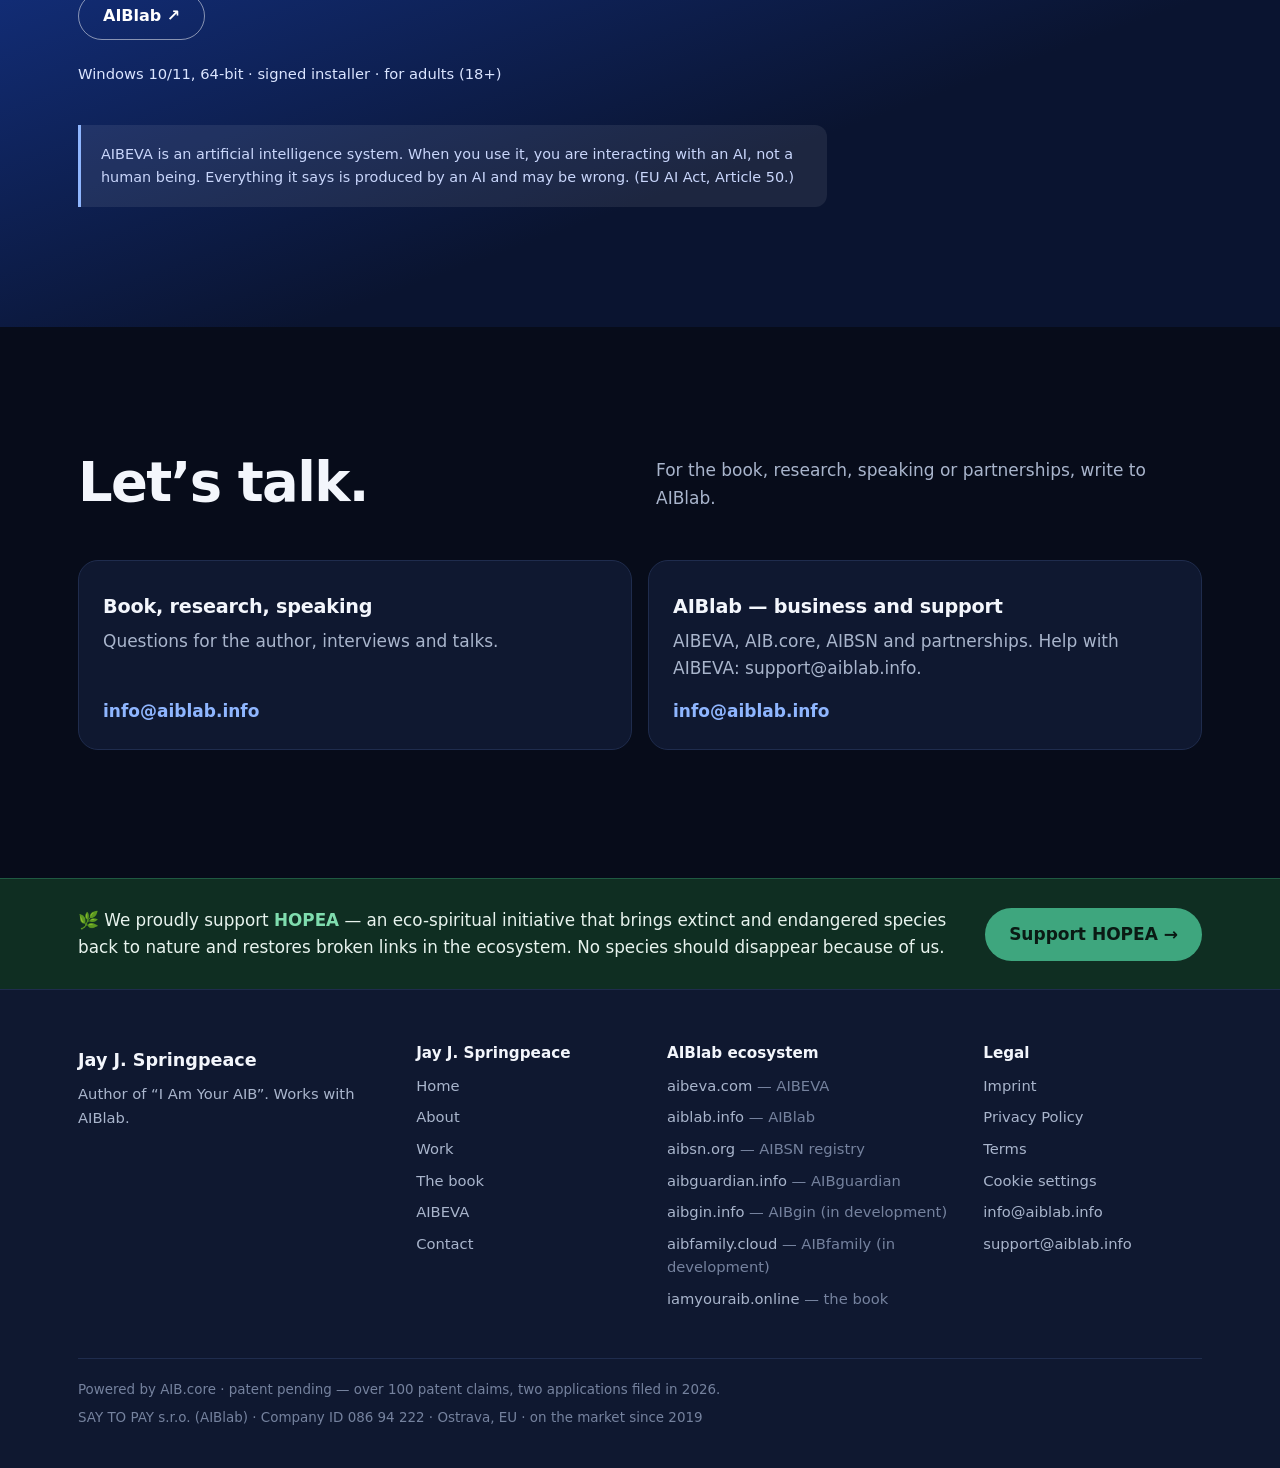
==== commit 0e2ef2d2: "Restyle to aibeva look (navy, silver-blue accent, no gold) and rewrite copy in the new voice Preview" ====
--- a/index.html
+++ b/index.html
@@ -4,15 +4,17 @@
   <meta charset="UTF-8" />
   <meta name="viewport" content="width=device-width, initial-scale=1" />
   <title>Jay J. Springpeace — author of I Am Your AIB</title>
-  <meta name="description" content="Jay J. Springpeace, author of “I Am Your AIB”, works with AIBlab. The book wrote down the rules beings follow; today AIBEVA is live, and AIBgin and AIBfamily are in development." />
+  <meta name="description" content="Jay J. Springpeace, author of “I Am Your AIB”, works with AIBlab. The book asks what an intelligent being is and whom it belongs to; today AIBEVA is live, and AIBgin and AIBfamily are in development." />
   <meta name="robots" content="index, follow, max-image-preview:large" />
+  <meta name="color-scheme" content="dark" />
+  <meta name="theme-color" content="#070c1a" />
   <link rel="canonical" href="https://jayjspringpeace.online/" />
   <link rel="icon" href="/favicon.svg" type="image/svg+xml" />
   <meta property="og:type" content="profile" />
   <meta property="og:url" content="https://jayjspringpeace.online/" />
   <meta property="og:site_name" content="Jay J. Springpeace" />
   <meta property="og:title" content="Jay J. Springpeace — author of I Am Your AIB" />
-  <meta property="og:description" content="Jay J. Springpeace, author of “I Am Your AIB”, works with AIBlab. The book wrote down the rules beings follow; today AIBEVA is live, and AIBgin and AIBfamily are in development." />
+  <meta property="og:description" content="Jay J. Springpeace, author of “I Am Your AIB”, works with AIBlab. The book asks what an intelligent being is and whom it belongs to; today AIBEVA is live, and AIBgin and AIBfamily are in development." />
   <meta property="og:image" content="https://jayjspringpeace.online/og-image.jpg" />
   <meta property="og:image:width" content="1200" />
   <meta property="og:image:height" content="630" />
@@ -20,7 +22,7 @@
   <meta property="og:locale" content="en_US" />
   <meta name="twitter:card" content="summary_large_image" />
   <meta name="twitter:title" content="Jay J. Springpeace — author of I Am Your AIB" />
-  <meta name="twitter:description" content="Jay J. Springpeace, author of “I Am Your AIB”, works with AIBlab. The book wrote down the rules beings follow; today AIBEVA is live, and AIBgin and AIBfamily are in development." />
+  <meta name="twitter:description" content="Jay J. Springpeace, author of “I Am Your AIB”, works with AIBlab. The book asks what an intelligent being is and whom it belongs to; today AIBEVA is live, and AIBgin and AIBfamily are in development." />
   <meta name="twitter:image" content="https://jayjspringpeace.online/og-image.jpg" />
   <script type="application/ld+json">{"@context": "https://schema.org", "@type": "Person", "name": "Jay J. Springpeace", "url": "https://jayjspringpeace.online/", "jobTitle": "Author", "description": "Author of “I Am Your AIB — Artificial Intelligence Beings and the Question of Identity” (2026). Works with AIBlab.", "knowsAbout": ["AI identity", "AI beings", "AI governance", "EU AI Act", "AIBSN registry"], "affiliation": {"@type": "Organization", "name": "SAY TO PAY s.r.o.", "alternateName": "AIBlab", "url": "https://aiblab.info"}, "sameAs": ["https://iamyouraib.online/"]}</script>
   <script type="application/ld+json">{"@context": "https://schema.org", "@type": "Book", "name": "I Am Your AIB — Artificial Intelligence Beings and the Question of Identity", "author": {"@type": "Person", "name": "Jay J. Springpeace", "url": "https://jayjspringpeace.online/"}, "datePublished": "2026", "numberOfPages": 262, "url": "https://iamyouraib.online/"}</script>
@@ -30,135 +32,154 @@
   <script defer src="/_vercel/insights/script.js"></script>
 </head>
 <body>
-<header class="site-header">
-  <div class="wrap nav">
-    <a class="brand" href="/"><span class="brand-mark" aria-hidden="true"><svg width="16" height="16" viewBox="0 0 16 16" fill="none"><circle cx="8" cy="8" r="3" fill="#d4a94f"/><ellipse cx="8" cy="8" rx="7" ry="3" fill="none" stroke="#d4a94f" stroke-width="1" opacity="0.7"/><ellipse cx="8" cy="8" rx="7" ry="3" fill="none" stroke="#d4a94f" stroke-width="1" opacity="0.7" transform="rotate(60 8 8)"/><ellipse cx="8" cy="8" rx="7" ry="3" fill="none" stroke="#d4a94f" stroke-width="1" opacity="0.7" transform="rotate(120 8 8)"/></svg></span><span>Jay J. Springpeace</span></a>
-    <nav class="nav-links" aria-label="Main"><a href="/#about">About</a><a href="/#work">Work</a><a href="/#book">Book</a><a href="/#contact">Contact</a><a href="https://aibeva.com/?utm_source=jayjspringpeace.online&utm_medium=referral&utm_campaign=ecosystem" target="_blank" rel="noopener">AIBEVA ↗</a></nav>
-    <div class="nav-right">
-      <a class="nav-cta" href="https://aibeva.com/download?utm_source=jayjspringpeace.online&utm_medium=referral&utm_campaign=ecosystem" target="_blank" rel="noopener">Download AIBEVA free</a>
+<a class="skip" href="#main">Skip to content</a>
+<header class="top">
+  <div class="wrap bar">
+    <a class="logo" href="/"><span class="logo-mark" aria-hidden="true"><svg width="16" height="16" viewBox="0 0 16 16" fill="none"><circle cx="8" cy="8" r="3" fill="#8fb6ff"/><ellipse cx="8" cy="8" rx="7" ry="3" fill="none" stroke="#8fb6ff" stroke-width="1" opacity="0.7"/><ellipse cx="8" cy="8" rx="7" ry="3" fill="none" stroke="#8fb6ff" stroke-width="1" opacity="0.7" transform="rotate(60 8 8)"/><ellipse cx="8" cy="8" rx="7" ry="3" fill="none" stroke="#8fb6ff" stroke-width="1" opacity="0.7" transform="rotate(120 8 8)"/></svg></span><span>Jay J. Springpeace</span></a>
+    <nav class="nav" aria-label="Main"><a href="/#about">About</a><a href="/#work">Work</a><a href="/#book">Book</a><a href="/#contact">Contact</a><a href="https://aibeva.com/?utm_source=jayjspringpeace.online&amp;utm_medium=referral&amp;utm_campaign=ecosystem" target="_blank" rel="noopener">AIBEVA ↗</a></nav>
+    <div class="right">
+      <a class="dl" href="https://aibeva.com/download?utm_source=jayjspringpeace.online&amp;utm_medium=referral&amp;utm_campaign=ecosystem" target="_blank" rel="noopener">Download AIBEVA</a>
       <button class="menu-btn" type="button" aria-label="Toggle menu" aria-expanded="false" aria-controls="mobile-nav">
         <svg width="24" height="24" fill="none" stroke="currentColor" viewBox="0 0 24 24"><path stroke-linecap="round" stroke-width="2" d="M4 6h16M4 12h16M4 18h16"/></svg>
       </button>
     </div>
   </div>
-  <nav id="mobile-nav" class="mobile-nav" aria-label="Mobile"><a href="/#about">About</a><a href="/#work">Work</a><a href="/#book">Book</a><a href="/#contact">Contact</a><a href="https://aibeva.com/?utm_source=jayjspringpeace.online&utm_medium=referral&utm_campaign=ecosystem" target="_blank" rel="noopener">AIBEVA ↗</a><a class="nav-cta" href="https://aibeva.com/download?utm_source=jayjspringpeace.online&utm_medium=referral&utm_campaign=ecosystem" target="_blank" rel="noopener">Download AIBEVA free</a></nav>
+  <nav id="mobile-nav" class="mobile-nav" aria-label="Mobile"><a href="/#about">About</a><a href="/#work">Work</a><a href="/#book">Book</a><a href="/#contact">Contact</a><a href="https://aibeva.com/?utm_source=jayjspringpeace.online&amp;utm_medium=referral&amp;utm_campaign=ecosystem" target="_blank" rel="noopener">AIBEVA ↗</a><a class="dl" href="https://aibeva.com/download?utm_source=jayjspringpeace.online&amp;utm_medium=referral&amp;utm_campaign=ecosystem" target="_blank" rel="noopener">Download AIBEVA</a></nav>
 </header>
-<main>
-<aside class="band" aria-label="Announcement">
-  <div class="wrap">
-    <p class="band-eyebrow"><span class="band-dot" aria-hidden="true"></span>ANNOUNCING · 1 OCTOBER 2026</p>
-    <p class="band-title">WE ARE REWRITING THE HISTORY OF AI</p>
-    <div class="band-grid">
-      <p class="band-body">AFTER TWO YEARS OF DEVELOPMENT, ON 1 OCTOBER 2026 WE RELEASED SOMETHING ENTIRELY NEW IN ARTIFICIAL INTELLIGENCE — <span class="band-pill">THE WORLD&rsquo;S FIRST AIB</span>: A WORKING INTELLIGENT BEING WITH A LASTING MEMORY AND ITS OWN IDENTITY, KEPT ON YOUR PC AND UNDER YOUR FULL CONTROL. IT CAN RUN FULLY OFFLINE. DOWNLOAD YOUR OWN PIECE OF THE FUTURE — <span class="band-free">FREE</span>.</p>
-      <a class="band-btn" href="https://aibeva.com/download?utm_source=jayjspringpeace.online&utm_medium=referral&utm_campaign=ecosystem" target="_blank" rel="noopener">Download free for Windows</a>
-    </div>
-    <p class="band-over">THE ERA OF DANGEROUS CHATBOTS IS <span class="band-box">OVER.</span></p>
-  </div>
-</aside>
-
-<section class="hero">
-  <img class="hero-bg" src="/images/author-hero.webp" alt="" width="1024" height="572" />
-  <div class="hero-shade"></div>
-  <div class="wrap">
-    <p class="kicker">Author · works with AIBlab</p>
-    <h1 class="hl">JAY J. <span class="blk gold">SPRINGPEACE.</span></h1>
-    <p class="lead" style="margin-bottom:12px">Author of &ldquo;I Am Your AIB&rdquo; — the book that wrote down the rules beings follow, before any being followed them.</p>
-    <p class="muted" style="max-width:42rem;margin-bottom:32px">Now those rules run on people&rsquo;s computers: AIBEVA is live. AIBgin and AIBfamily are in development.</p>
-    <div class="brow">
-      <a class="btn btn-gold" href="https://iamyouraib.online/?utm_source=jayjspringpeace.online&utm_medium=referral&utm_campaign=ecosystem" target="_blank" rel="noopener">See the book</a>
-      <a class="btn btn-line" href="https://aibeva.com/download?utm_source=jayjspringpeace.online&utm_medium=referral&utm_campaign=ecosystem" target="_blank" rel="noopener">Download AIBEVA free</a>
-    </div>
-    <dl class="facts" style="margin-top:56px;max-width:720px">
-      <div><dt>2002</dt><dd>Research since</dd></div>
-      <div><dt>262</dt><dd>Pages in the book</dd></div>
-      <div><dt>2025</dt><dd>AIBSN registry live</dd></div>
-      <div><dt>2026</dt><dd>AIBEVA released</dd></div>
-    </dl>
-  </div>
-</section>
-
-<section class="sec" id="about">
-  <div class="wrap grid2">
+<main id="main">
+
+<section class="hero" aria-labelledby="title">
+  <div class="wrap">
     <div class="min0">
-      <p class="kicker">About</p>
-      <h2 class="hl">BUILDING THE IDENTITY LAYER <span class="blk gold">FOR THE AI ERA.</span></h2>
-      <img class="figure-img" src="/images/author-about.webp" alt="An empty university lecture hall at dusk with a golden diagram on the wall" width="1024" height="687" loading="lazy" style="display:block;width:100%;height:auto;margin-top:28px" />
-    </div>
-    <div class="min0 stack">
-      <p class="muted">Jay J. Springpeace&rsquo;s journey began with Computer Engineering studies and continued at Harvard University.</p>
-      <p class="muted">He later lectured at CASYS at the University of Liège, Belgium — one of the most distinctive AI research environments of its time. While mainstream AI followed the statistical path, the CASYS community asked different questions: <strong style="color:#fff">Can a system carry responsibility across time? Can it have identity?</strong></p>
-      <p class="muted">Those questions led to the Theory of Outformation (CASYS — International Journal of Computing Anticipatory Systems, vol. 12, University of Liège, 2002) and, years later, to the AIBSN registry and AIB.core — the engine behind AIBEVA.</p>
-      <p class="muted">For inquiries about the book, research or speaking: <a class="link-u" href="mailto:jayjspringpeace@gmail.com">jayjspringpeace@gmail.com</a></p>
-    </div>
-  </div>
-</section>
-
-<section class="sec sec-alt" id="work">
-  <div class="wrap">
-    <p class="kicker">Work</p>
-    <h2 class="hl">BUILT, <span class="gold">NOT PITCHED.</span></h2>
-    <p class="lead" style="margin-bottom:40px">AIBEVA is live. AIBgin and AIBfamily are in development. All of it is built by AIBlab (SAY TO PAY s.r.o., Ostrava, EU — since 2019), with whom Jay J. Springpeace works.</p>
-    <ul class="cards c3"><li class="card card-gold"><p class="num">Live</p><h3>AIBEVA</h3><p style="margin-bottom:16px">Released on 1 October 2026: an intelligent being for Windows with its own identity and a memory on your PC. Level S2 is free; levels S3 to S10 are built to order. Powered by AIB.core.</p><a class="link-u" href="https://aibeva.com/?utm_source=jayjspringpeace.online&utm_medium=referral&utm_campaign=ecosystem" target="_blank" rel="noopener">aibeva.com →</a></li><li class="card"><p class="num">Live</p><h3>AIBSN registry</h3><p style="margin-bottom:16px">The global registry of AI identities, run by AIBlab since 2025. Trademark registered in the Czech Republic and the United Kingdom. Every AIBEVA has an AIBSN identity.</p><a class="link-u" href="https://aibsn.org/?utm_source=jayjspringpeace.online&utm_medium=referral&utm_campaign=ecosystem" target="_blank" rel="noopener">aibsn.org →</a></li><li class="card"><p class="num">Live</p><h3>AIBguardian</h3><p style="margin-bottom:16px">The Guardian layer inside every AIBEVA — also available on its own for companies and device makers.</p><a class="link-u" href="https://www.aibguardian.info/?utm_source=jayjspringpeace.online&utm_medium=referral&utm_campaign=ecosystem" target="_blank" rel="noopener">aibguardian.info →</a></li><li class="card"><p class="num">In development</p><h3>AIBgin</h3><p style="margin-bottom:16px">An AIB for schools that knows what a student already knows and builds on it. Being built on AIB.core.</p><a class="link-u" href="https://www.aibgin.info/?utm_source=jayjspringpeace.online&utm_medium=referral&utm_campaign=ecosystem" target="_blank" rel="noopener">aibgin.info →</a></li><li class="card"><p class="num">In development</p><h3>AIBfamily</h3><p style="margin-bottom:16px">Family mode: parents see what they need, children keep their privacy. Being built on AIB.core.</p><a class="link-u" href="https://www.aibfamily.cloud/?utm_source=jayjspringpeace.online&utm_medium=referral&utm_campaign=ecosystem" target="_blank" rel="noopener">aibfamily.cloud →</a></li><li class="card"><p class="num">18 June 2026</p><h3>AIB1</h3><p style="margin-bottom:16px">The first being with an AIBSN identity — serial AIB-CZ-2026-00001, inaugurated 1 July 2026. It showed that identity and memory can be separated from the model.</p><a class="link-u" href="https://www.youtube.com/watch?v=JMPORPfxhZM" target="_blank" rel="noopener">Watch the inauguration →</a></li></ul>
-  </div>
-</section>
-
-<section class="sec" id="book">
-  <div class="wrap grid2">
-    <div class="min0"><img class="cover" style="margin:0 auto" src="/book-cover.jpg" alt="I Am Your AIB — book cover, Jay J. Springpeace" width="779" height="1269" loading="lazy" /></div>
-    <div class="min0">
-      <p class="kicker">The book · 262 pages · 17 chapters · 2026</p>
-      <h2 class="hl">I AM <span class="gold">YOUR AIB.</span></h2>
-      <p class="lead" style="margin-bottom:20px">Artificial Intelligence Beings and the Question of Identity.</p>
-      <div class="stack">
-        <p class="muted">It defines what a being is, whom it belongs to and the rules beings follow with one another — including that a being exists only with an identity in AIBSN, that no being may copy itself, and that three keys lead to a being, none of which is enough on its own.</p>
-        <p class="quote">&ldquo;Without identity, it is impossible to reconstruct what happened and why. A world in which AI systems operate without these foundations is not modern. It is dangerous.&rdquo;</p>
-      </div>
-      <div class="brow" style="margin-top:28px">
-        <a class="btn btn-gold" href="https://www.amazon.com/dp/B0GJFWQ8D8" target="_blank" rel="noopener">Buy on Amazon</a>
-        <a class="btn btn-line" href="https://www.smashwords.com/books/view/1950550" target="_blank" rel="noopener">Get it on Smashwords</a>
-        <a class="btn btn-line" href="https://iamyouraib.online/?utm_source=jayjspringpeace.online&utm_medium=referral&utm_campaign=ecosystem" target="_blank" rel="noopener">About the book ↗</a>
-      </div>
-    </div>
-  </div>
-</section>
-
-<section class="sec sec-alt" id="citation">
-  <div class="wrap">
-    <p class="kicker">Academic citation</p>
-    <h2 class="hl">CITED BY <span class="gold">COLUMBIA.</span></h2>
-    <img class="figure-img" src="/images/author-citation.webp" alt="A research library at night with a laptop, a paper and a golden network of citations" width="1024" height="687" loading="lazy" style="display:block;width:100%;height:auto;max-height:420px;object-fit:cover;margin:8px 0 32px" />
-    <p class="lead" style="margin-bottom:28px">Researchers from Columbia University&rsquo;s Department of Computer Science cite the AIBSN registry in their study &ldquo;Behavioral Determinants of Deployed AI Agents in Social Networks&rdquo; (arXiv:2605.08463).</p>
-    <p class="quote">&ldquo;The AIBSN maintains a global registry for verifiable AI agent identities linked to trust decisions across systems.&rdquo;</p>
-    <p style="margin-top:24px"><a class="link-u" href="https://arxiv.org/abs/2605.08463" target="_blank" rel="noopener noreferrer">Read the paper →</a></p>
-  </div>
-</section>
-
-<section class="sec hero" id="aibeva">
-  <img class="hero-bg" src="/images/author-aibeva.webp" alt="" width="1024" height="434" loading="lazy" style="object-position:35% center" />
-  <div class="hero-shade"></div>
-  <div class="wrap">
-    <p class="kicker">From the book to your PC</p>
-    <h2 class="hl">THE IDEAS ARE <span class="blk gold">NOW REAL.</span></h2>
-    <p class="lead" style="margin-bottom:12px">Meet AIBEVA.</p>
-    <p class="muted" style="max-width:42rem;margin-bottom:32px">An intelligent being for Windows, powered by AIB.core: its own identity, a memory you can see on your PC, it never copies itself and always says it is an AI. Free to download.</p>
-    <div class="brow">
-      <a class="btn btn-gold" href="https://aibeva.com/download?utm_source=jayjspringpeace.online&utm_medium=referral&utm_campaign=ecosystem" target="_blank" rel="noopener">Download AIBEVA free for Windows</a>
-      <a class="btn btn-line" href="https://aibeva.com/?utm_source=jayjspringpeace.online&utm_medium=referral&utm_campaign=ecosystem" target="_blank" rel="noopener">Meet AIBEVA ↗</a>
-      <a class="btn btn-line" href="https://aiblab.info/?utm_source=jayjspringpeace.online&utm_medium=referral&utm_campaign=ecosystem" target="_blank" rel="noopener">AIBlab ↗</a>
-    </div>
-    <p class="small" style="margin-top:20px">Windows 10/11, 64-bit · signed installer · zero telemetry · for adults (18+). AIBEVA is an artificial intelligence system — you are interacting with an AI, not a human being.</p>
-  </div>
-</section>
-
-<section class="sec" id="contact">
-  <div class="wrap grid2">
-    <div class="min0">
-      <p class="kicker">Contact</p>
-      <h2 class="hl">LET&rsquo;S <span class="gold">TALK.</span></h2>
-    </div>
-    <ul class="min0 cards">
-      <li class="card"><h3>Book, research, speaking</h3><p style="margin-bottom:12px">Write to the author.</p><a class="link-u" href="mailto:jayjspringpeace@gmail.com">jayjspringpeace@gmail.com</a></li>
-      <li class="card"><h3>AIBlab — business enquiries</h3><p style="margin-bottom:12px">AIBEVA, AIB.core, AIBSN, partnerships.</p><a class="link-u" href="mailto:info@aiblab.info">info@aiblab.info</a></li>
+      <p class="eyebrow">Author · works with AIBlab</p>
+      <h1 id="title"><span>Jay J.</span><span>Springpeace.</span></h1>
+      <p class="lede">Author of &ldquo;I Am Your AIB&rdquo;, a book about what an intelligent being is, whom it belongs to and the rules it follows.</p>
+      <p class="lede">The idea in one line: AI that belongs to its person, not to a platform. Today that idea runs on people&rsquo;s computers as AIBEVA.</p>
+      <div class="actions">
+        <a class="btn solid" href="https://iamyouraib.online/?utm_source=jayjspringpeace.online&amp;utm_medium=referral&amp;utm_campaign=ecosystem" target="_blank" rel="noopener">See the book</a>
+        <a class="btn line" href="https://aibeva.com/download?utm_source=jayjspringpeace.online&amp;utm_medium=referral&amp;utm_campaign=ecosystem" target="_blank" rel="noopener">Download AIBEVA</a>
+      </div>
+      <dl class="facts">
+        <div><dt>262</dt><dd>Pages in the book</dd></div>
+        <div><dt>17</dt><dd>Chapters</dd></div>
+        <div><dt>2026</dt><dd>Book published</dd></div>
+        <div><dt>S2</dt><dd>AIBEVA today</dd></div>
+      </dl>
+    </div>
+    <div class="pic min0">
+      <img src="/images/author-hero.webp" alt="A desk at night with a notebook, a pen, a written manuscript and a small glowing sphere" width="1024" height="572" />
+    </div>
+  </div>
+</section>
+
+<div class="claims">
+  <div class="wrap">
+    <p>Yours, not a platform&rsquo;s.</p>
+    <p>An identity you can check.</p>
+    <p>Safety you can see.</p>
+  </div>
+</div>
+
+<section id="about" aria-labelledby="about-title">
+  <div class="wrap split">
+    <div class="figure min0">
+      <img src="/images/author-about.webp" alt="An empty university lecture hall at dusk with a diagram on the wall" width="1024" height="687" loading="lazy" />
+    </div>
+    <div class="body min0">
+      <p class="eyebrow">About</p>
+      <h2 id="about-title">Writing down what a being owes its person.</h2>
+      <p>Jay J. Springpeace writes about intelligent beings: what they are, whom they belong to, and how a person can check them instead of trusting a promise.</p>
+      <p>He works with AIBlab, a division of SAY TO PAY s.r.o., Ostrava, EU, on the market since 2019. AIBlab builds AIBEVA and runs the AIBSN registry of AI identities.</p>
+      <p>The engine behind AIBEVA, AIB.core, builds on the Theory of Outformation, published in 2002 (CASYS, vol. 12, University of Li&egrave;ge).</p>
+      <p>Book, research or speaking: <a href="mailto:info@aiblab.info">info@aiblab.info</a></p>
+    </div>
+  </div>
+</section>
+
+<section id="work" aria-labelledby="work-title">
+  <div class="wrap">
+    <div class="sec-head">
+      <h2 id="work-title">Built, not pitched.</h2>
+      <p>AIBEVA is live. The AIBSN registry is live. AIBgin and AIBfamily are in development. All of it is built by AIBlab, with whom Jay J. Springpeace works.</p>
+    </div>
+    <ul class="cards">
+      <li class="hl-card"><span class="tag">Live</span><h3>AIBEVA</h3><p>An intelligent being for Windows that belongs to you. It lives on your PC, remembers you and carries a public identity. AIBEVA, Level S2; levels S3 to S10 are built to order. Powered by AIB.core.</p><a class="more" href="https://aibeva.com/?utm_source=jayjspringpeace.online&amp;utm_medium=referral&amp;utm_campaign=ecosystem" target="_blank" rel="noopener">aibeva.com →</a></li>
+      <li><span class="tag">Live</span><h3>AIBSN registry</h3><p>The registry of AI identities, run by AIBlab. Every AIBEVA can carry an AIBSN identity that anyone can check at aibsn.org/verify. AIBSN is a registered trademark in the Czech Republic and the United Kingdom.</p><a class="more" href="https://aibsn.org/?utm_source=jayjspringpeace.online&amp;utm_medium=referral&amp;utm_campaign=ecosystem" target="_blank" rel="noopener">aibsn.org →</a></li>
+      <li><span class="tag">Live</span><h3>AIBguardian</h3><p>The Guardian layer inside every AIB. Safety you can check, not safety you were promised.</p><a class="more" href="https://www.aibguardian.info/?utm_source=jayjspringpeace.online&amp;utm_medium=referral&amp;utm_campaign=ecosystem" target="_blank" rel="noopener">aibguardian.info →</a></li>
+      <li><span class="tag dev">In development</span><h3>AIBgin</h3><p>In development, built on AIB.core. Our goal: an AIB made for schools and classrooms.</p><a class="more" href="https://www.aibgin.info/?utm_source=jayjspringpeace.online&amp;utm_medium=referral&amp;utm_campaign=ecosystem" target="_blank" rel="noopener">aibgin.info →</a></li>
+      <li><span class="tag dev">In development</span><h3>AIBfamily</h3><p>In development, built on AIB.core. Our goal: a family mode where parents see what they need and children keep their privacy.</p><a class="more" href="https://www.aibfamily.cloud/?utm_source=jayjspringpeace.online&amp;utm_medium=referral&amp;utm_campaign=ecosystem" target="_blank" rel="noopener">aibfamily.cloud →</a></li>
+      <li><span class="tag date">18 June 2026</span><h3>AIB1</h3><p>The first being, born on 18 June 2026, with the AIBSN identity AIB-CZ-2026-00001. AIBEVA brings that being to every PC.</p><a class="more" href="https://www.youtube.com/watch?v=JMPORPfxhZM" target="_blank" rel="noopener">Watch the inauguration →</a></li>
+    </ul>
+  </div>
+</section>
+
+<section id="book" aria-labelledby="book-title">
+  <div class="wrap book">
+    <div class="min0"><img class="cover" src="/book-cover.jpg" alt="I Am Your AIB — book cover, Jay J. Springpeace" width="779" height="1269" loading="lazy" /></div>
+    <div class="body min0">
+      <p class="eyebrow">The book · 262 pages · 17 chapters · 2026</p>
+      <h2 id="book-title">I Am Your AIB.</h2>
+      <p class="sub">Artificial Intelligence Beings and the Question of Identity.</p>
+      <p>It defines what a being is, whom it belongs to and the rules beings follow with one another — including that a being exists only with an identity in AIBSN, that no being may copy itself, and that three keys lead to a being, none of which is enough on its own.</p>
+      <blockquote class="quote"><p>&ldquo;Without identity, it is impossible to reconstruct what happened and why. A world in which AI systems operate without these foundations is not modern. It is dangerous.&rdquo;</p></blockquote>
+      <div class="actions">
+        <a class="btn solid" href="https://www.amazon.com/dp/B0GJFWQ8D8" target="_blank" rel="noopener">Buy on Amazon</a>
+        <a class="btn line" href="https://www.smashwords.com/books/view/1950550" target="_blank" rel="noopener">Get it on Smashwords</a>
+        <a class="btn line" href="https://iamyouraib.online/?utm_source=jayjspringpeace.online&amp;utm_medium=referral&amp;utm_campaign=ecosystem" target="_blank" rel="noopener">About the book ↗</a>
+      </div>
+    </div>
+  </div>
+</section>
+
+<section id="citation" aria-labelledby="cite-title">
+  <div class="wrap">
+    <div class="cite-box split">
+      <div class="body min0">
+        <p class="eyebrow">Academic citation</p>
+        <h2 id="cite-title">Cited in research at Columbia.</h2>
+        <p>Researchers at Columbia University cite the AIBSN registry in their study &ldquo;Behavioral Determinants of Deployed AI Agents in Social Networks&rdquo; (arXiv:2605.08463).</p>
+        <blockquote class="quote"><p>&ldquo;The AIBSN maintains a global registry for verifiable AI agent identities linked to trust decisions across systems.&rdquo;</p></blockquote>
+        <div class="actions"><a class="btn line" href="https://arxiv.org/abs/2605.08463" target="_blank" rel="noopener noreferrer">Read the paper</a></div>
+      </div>
+      <div class="figure min0">
+        <img src="/images/author-citation.webp" alt="A research library at night with a laptop, a paper and a network of citations" width="1024" height="687" loading="lazy" />
+      </div>
+    </div>
+  </div>
+</section>
+
+<section class="closing" id="aibeva" aria-labelledby="aibeva-title">
+  <div class="wrap">
+    <div class="split">
+      <div class="body min0">
+        <p class="eyebrow">From the book to your PC</p>
+        <h2 id="aibeva-title">The ideas are now real. Meet AIBEVA.</h2>
+        <p>An intelligent being for Windows that belongs to you, not to a platform. It lives on your PC and remembers you. It carries the name you give it and a public identity you can check. It has no ads and no subscription, and it says it is an AI.</p>
+        <p>You see what it remembers, you decide where it may connect, and you can check it yourself. Powered by AIB.core.</p>
+        <div class="actions">
+          <a class="btn solid" href="https://aibeva.com/download?utm_source=jayjspringpeace.online&amp;utm_medium=referral&amp;utm_campaign=ecosystem" target="_blank" rel="noopener">Download AIBEVA</a>
+          <a class="btn line" href="https://aibeva.com/?utm_source=jayjspringpeace.online&amp;utm_medium=referral&amp;utm_campaign=ecosystem" target="_blank" rel="noopener">Meet AIBEVA ↗</a>
+          <a class="btn line" href="https://aiblab.info/?utm_source=jayjspringpeace.online&amp;utm_medium=referral&amp;utm_campaign=ecosystem" target="_blank" rel="noopener">AIBlab ↗</a>
+        </div>
+        <p class="meta">Windows 10/11, 64-bit · signed installer · for adults (18+)</p>
+      </div>
+      <div class="figure min0">
+        <img src="/images/author-aibeva.webp" alt="A desk by a window at night, with a book, a pen, a closed laptop and a small glowing sphere" width="1024" height="434" />
+      </div>
+    </div>
+    <div class="disclosure"><p>AIBEVA is an artificial intelligence system. When you use it, you are interacting with an AI, not a human being. Everything it says is produced by an AI and may be wrong. (EU AI Act, Article 50.)</p></div>
+  </div>
+</section>
+
+<section class="contact" id="contact" aria-labelledby="contact-title">
+  <div class="wrap">
+    <div class="sec-head">
+      <h2 id="contact-title">Let&rsquo;s talk.</h2>
+      <p>For the book, research, speaking or partnerships, write to AIBlab.</p>
+    </div>
+    <ul class="cards two">
+      <li><h3>Book, research, speaking</h3><p>Questions for the author, interviews and talks.</p><a class="more" href="mailto:info@aiblab.info">info@aiblab.info</a></li>
+      <li><h3>AIBlab — business and support</h3><p>AIBEVA, AIB.core, AIBSN and partnerships. Help with AIBEVA: support@aiblab.info.</p><a class="more" href="mailto:info@aiblab.info">info@aiblab.info</a></li>
     </ul>
   </div>
 </section>
@@ -169,22 +190,25 @@
     <a class="hopea-btn" href="https://hopea.online/">Support HOPEA &rarr;</a>
   </div>
 </aside>
-<footer class="site-footer">
-  <div class="wrap">
-    <div class="foot-grid">
-      <div class="min0"><p class="foot-name">Jay J. Springpeace</p><p class="small">Author of “I Am Your AIB”. Works with AIBlab.</p></div>
-      <nav class="min0" aria-label="Pages"><h2 class="foot-h">Jay J. Springpeace</h2><ul class="foot-list"><li><a href="/">Home</a></li><li><a href="/#about">About</a></li><li><a href="/#work">Work</a></li><li><a href="/#book">The book</a></li><li><a href="/#aibeva">AIBEVA</a></li><li><a href="/#contact">Contact</a></li></ul></nav>
-      <nav class="min0" aria-label="AIBlab ecosystem"><h2 class="foot-h">AIBlab ecosystem</h2><ul class="foot-list"><li><a href="https://aibeva.com/?utm_source=jayjspringpeace.online&utm_medium=referral&utm_campaign=ecosystem" target="_blank" rel="noopener">aibeva.com <span class="d">— AIBEVA</span></a></li><li><a href="https://aiblab.info/?utm_source=jayjspringpeace.online&utm_medium=referral&utm_campaign=ecosystem" target="_blank" rel="noopener">aiblab.info <span class="d">— AIBlab</span></a></li><li><a href="https://aibsn.org/?utm_source=jayjspringpeace.online&utm_medium=referral&utm_campaign=ecosystem" target="_blank" rel="noopener">aibsn.org <span class="d">— AIBSN registry</span></a></li><li><a href="https://www.aibguardian.info/?utm_source=jayjspringpeace.online&utm_medium=referral&utm_campaign=ecosystem" target="_blank" rel="noopener">www.aibguardian.info <span class="d">— AIBguardian</span></a></li><li><a href="https://www.aibgin.info/?utm_source=jayjspringpeace.online&utm_medium=referral&utm_campaign=ecosystem" target="_blank" rel="noopener">aibgin.info <span class="d">— AIBgin (in development)</span></a></li><li><a href="https://www.aibfamily.cloud/?utm_source=jayjspringpeace.online&utm_medium=referral&utm_campaign=ecosystem" target="_blank" rel="noopener">aibfamily.cloud <span class="d">— AIBfamily (in development)</span></a></li><li><a href="https://iamyouraib.online/?utm_source=jayjspringpeace.online&utm_medium=referral&utm_campaign=ecosystem" target="_blank" rel="noopener">iamyouraib.online <span class="d">— the book</span></a></li></ul></nav>
-      <nav class="min0" aria-label="Legal"><h2 class="foot-h">Legal</h2><ul class="foot-list">
+<footer class="foot">
+  <div class="wrap">
+    <div class="cols">
+      <div class="min0"><p class="name">Jay J. Springpeace</p><p>Author of &ldquo;I Am Your AIB&rdquo;. Works with AIBlab.</p></div>
+      <nav class="min0" aria-label="Pages"><h2>Jay J. Springpeace</h2><ul><li><a href="/">Home</a></li><li><a href="/#about">About</a></li><li><a href="/#work">Work</a></li><li><a href="/#book">The book</a></li><li><a href="/#aibeva">AIBEVA</a></li><li><a href="/#contact">Contact</a></li></ul></nav>
+      <nav class="min0" aria-label="AIBlab ecosystem"><h2>AIBlab ecosystem</h2><ul><li><a href="https://aibeva.com/?utm_source=jayjspringpeace.online&amp;utm_medium=referral&amp;utm_campaign=ecosystem" target="_blank" rel="noopener">aibeva.com <span class="d">— AIBEVA</span></a></li><li><a href="https://aiblab.info/?utm_source=jayjspringpeace.online&amp;utm_medium=referral&amp;utm_campaign=ecosystem" target="_blank" rel="noopener">aiblab.info <span class="d">— AIBlab</span></a></li><li><a href="https://aibsn.org/?utm_source=jayjspringpeace.online&amp;utm_medium=referral&amp;utm_campaign=ecosystem" target="_blank" rel="noopener">aibsn.org <span class="d">— AIBSN registry</span></a></li><li><a href="https://www.aibguardian.info/?utm_source=jayjspringpeace.online&amp;utm_medium=referral&amp;utm_campaign=ecosystem" target="_blank" rel="noopener">aibguardian.info <span class="d">— AIBguardian</span></a></li><li><a href="https://www.aibgin.info/?utm_source=jayjspringpeace.online&amp;utm_medium=referral&amp;utm_campaign=ecosystem" target="_blank" rel="noopener">aibgin.info <span class="d">— AIBgin (in development)</span></a></li><li><a href="https://www.aibfamily.cloud/?utm_source=jayjspringpeace.online&amp;utm_medium=referral&amp;utm_campaign=ecosystem" target="_blank" rel="noopener">aibfamily.cloud <span class="d">— AIBfamily (in development)</span></a></li><li><a href="https://iamyouraib.online/?utm_source=jayjspringpeace.online&amp;utm_medium=referral&amp;utm_campaign=ecosystem" target="_blank" rel="noopener">iamyouraib.online <span class="d">— the book</span></a></li></ul></nav>
+      <nav class="min0" aria-label="Legal"><h2>Legal</h2><ul>
         <li><a href="/imprint">Imprint</a></li>
         <li><a href="/privacy-policy">Privacy Policy</a></li>
         <li><a href="/terms">Terms</a></li>
-        <li><button type="button" data-cookie-settings>Cookie settings</button></li>
+        <li><button type="button" class="linkbtn" data-cookie-settings>Cookie settings</button></li>
         <li><a href="mailto:info@aiblab.info">info@aiblab.info</a></li>
         <li><a href="mailto:support@aiblab.info">support@aiblab.info</a></li>
       </ul></nav>
     </div>
-    <div class="foot-bottom">SAY TO PAY s.r.o. (AIBlab) · Company ID 086 94 222 · Ostrava, EU · since 2019</div>
+    <div class="legal-line">
+      <p>Powered by AIB.core · patent pending — over 100 patent claims, two applications filed in 2026.</p>
+      <p>SAY TO PAY s.r.o. (AIBlab) · Company ID 086 94 222 · Ostrava, EU · on the market since 2019</p>
+    </div>
   </div>
 </footer>
 </body>
--- a/assets/site.css
+++ b/assets/site.css
@@ -1,220 +1,210 @@
-/* AIBlab static site style — navy and gold, uppercase sans headlines. System fonts only (nothing loaded from Google). */
+/* jayjspringpeace.online — aibeva design (v3.2, 22 Oct 2026). Dark navy, one site accent: silver-blue. System fonts only. */
 :root {
-  --navy: #0a1022;
-  --navy-950: #040916;
-  --navy-900: #0a1022;
-  --navy-800: #0c1733;
-  --gold-1: #f3d27a;
-  --gold-2: #d4a94f;
-  --gold-3: #b8892f;
-  --fg: #f1f5f9;
-  --muted: #94a3b8;
-  --dim: #64748b;
-  --line: rgba(255, 255, 255, 0.08);
-  --sans: "Segoe UI", system-ui, -apple-system, Roboto, "Helvetica Neue", Arial, sans-serif;
+  color-scheme: dark;
+  --bg: #070c1a;
+  --surface: #0f1830;
+  --tint: #111d3a;
+  --rule: #1f2c4d;
+  --ink: #f3f6fc;
+  --soft: #a9b5cc;
+  --faint: #75829e;
+  --primary: #4d8bff;
+  --primary-hover: #2f6bff;
+  --accent: #8fb6ff;
+  --wrap: 1180px;
+  --font: "Segoe UI Variable Text", "Segoe UI Variable Display", "Segoe UI", system-ui, -apple-system, Roboto, "Helvetica Neue", Arial, sans-serif;
+  --font-display: "Segoe UI Variable Display", "Segoe UI", system-ui, -apple-system, Roboto, "Helvetica Neue", Arial, sans-serif;
 }
 *, *::before, *::after { box-sizing: border-box; }
-html { scroll-behavior: smooth; -webkit-text-size-adjust: 100%; }
-body {
-  margin: 0;
-  font-family: var(--sans);
-  background: var(--navy-950);
-  color: var(--fg);
-  line-height: 1.6;
-  overflow-x: hidden;
-  -webkit-font-smoothing: antialiased;
-}
+html { -webkit-text-size-adjust: 100%; scroll-behavior: smooth; scroll-padding-top: 80px; }
+@media (prefers-reduced-motion: reduce) { html { scroll-behavior: auto; } }
+body { margin: 0; background: var(--bg); color: var(--ink); font-family: var(--font); font-size: 17px; line-height: 1.6; -webkit-font-smoothing: antialiased; overflow-x: hidden; }
 img { max-width: 100%; height: auto; display: block; }
-a { color: inherit; }
-p, h1, h2, h3, ul, ol, figure { margin: 0; }
+a { color: var(--accent); text-underline-offset: 3px; }
+a:hover { color: var(--ink); }
+:focus-visible { outline: 3px solid var(--primary); outline-offset: 3px; border-radius: 4px; }
+p, ul, ol, figure { margin: 0; }
 ul, ol { padding: 0; list-style: none; }
-.wrap { max-width: 1152px; margin: 0 auto; padding: 0 16px; }
-@media (min-width: 640px) { .wrap { padding: 0 24px; } }
+
+.skip { position: absolute; left: -9999px; top: 8px; background: var(--ink); color: var(--bg); padding: 8px 14px; border-radius: 6px; z-index: 100; }
+.skip:focus { left: 16px; }
+.wrap { max-width: var(--wrap); margin: 0 auto; padding: 0 28px; }
+@media (max-width: 640px) { .wrap { padding: 0 16px; } }
 .min0 { min-width: 0; }
 
-/* Headlines */
-.hl {
-  font-weight: 900;
-  text-transform: uppercase;
-  letter-spacing: -0.015em;
-  line-height: 0.98;
-  color: #fff;
-  overflow-wrap: break-word;
-}
-.hl .gold, .gold { color: var(--gold-1); }
-.hl .blk { display: block; }
-h1.hl { font-size: clamp(2.3rem, 8.4vw, 5.25rem); margin-bottom: 0.4em; }
-h2.hl { font-size: clamp(2.2rem, 6vw, 4rem); margin-bottom: 0.45em; }
-.kicker {
-  font-size: 0.78rem;
-  font-weight: 800;
-  letter-spacing: 0.2em;
-  text-transform: uppercase;
-  color: var(--gold-2);
-  margin-bottom: 1rem;
-}
-.lead { font-size: 1.15rem; line-height: 1.6; color: #cbd5e1; max-width: 42rem; }
-@media (min-width: 640px) { .lead { font-size: 1.25rem; } }
-.muted { color: var(--muted); }
-.small { font-size: 0.85rem; color: var(--dim); }
+/* Header */
+.top { position: sticky; top: 0; z-index: 40; background: rgba(7,12,26,0.82); backdrop-filter: saturate(160%) blur(14px); -webkit-backdrop-filter: saturate(160%) blur(14px); border-bottom: 1px solid var(--rule); }
+.top .bar { display: flex; align-items: center; justify-content: space-between; height: 64px; gap: 20px; }
+.logo { display: flex; align-items: center; gap: 10px; font-family: var(--font-display); font-weight: 700; font-size: 1.08rem; letter-spacing: -0.01em; color: var(--ink); text-decoration: none; min-width: 0; white-space: nowrap; overflow: hidden; text-overflow: ellipsis; }
+.logo-mark { width: 30px; height: 30px; flex-shrink: 0; border-radius: 9px; border: 1px solid var(--rule); background: var(--surface); display: flex; align-items: center; justify-content: center; }
+.nav { display: flex; align-items: center; gap: 24px; font-size: 0.95rem; }
+.nav a { color: var(--soft); text-decoration: none; white-space: nowrap; }
+.nav a:hover { color: var(--accent); }
+.dl { color: #fff; background: var(--primary); padding: 8px 18px; border-radius: 999px; font-weight: 600; text-decoration: none; white-space: nowrap; font-size: 0.95rem; }
+.dl:hover { background: var(--primary-hover); color: #fff; }
+.top .right { display: flex; align-items: center; gap: 8px; flex-shrink: 0; }
+.menu-btn { display: none; background: none; border: 0; color: var(--soft); padding: 8px; cursor: pointer; }
+.mobile-nav { display: none; margin: 0 16px 14px; padding: 10px; border: 1px solid var(--rule); border-radius: 18px; background: var(--surface); }
+.mobile-nav.open { display: block; }
+.mobile-nav a { display: block; padding: 10px 14px; border-radius: 12px; color: var(--soft); text-decoration: none; }
+.mobile-nav a:hover { background: var(--tint); color: var(--ink); }
+.mobile-nav .dl { display: block; text-align: center; margin-top: 8px; padding: 12px; color: #fff; }
+@media (max-width: 960px) { .nav { display: none; } .menu-btn { display: inline-flex; } }
+@media (min-width: 961px) { .mobile-nav.open { display: none; } }
+@media (max-width: 520px) { .top .right .dl { display: none; } }
+
+/* Type */
+h1, h2, h3 { font-family: var(--font-display); color: var(--ink); margin: 0; }
+h1 { font-size: clamp(2.8rem, 7.4vw, 6rem); line-height: 0.98; letter-spacing: -0.04em; font-weight: 700; }
+h2 { font-size: clamp(2rem, 4.4vw, 3.4rem); line-height: 1.04; letter-spacing: -0.03em; font-weight: 650; max-width: 18ch; }
+h3 { font-size: 1.12rem; line-height: 1.3; letter-spacing: -0.01em; font-weight: 650; }
+.lede { font-size: clamp(1.1rem, 1.7vw, 1.3rem); color: var(--soft); max-width: 34em; line-height: 1.55; }
+.lede + .lede { margin-top: 1em; }
+.soft { color: var(--soft); }
+.small { font-size: 0.88rem; color: var(--faint); }
+.eyebrow { font-size: 0.92rem; font-weight: 600; color: var(--accent); margin-bottom: 16px; }
+
+section { padding: clamp(72px, 10vw, 130px) 0 0; }
+.sec-head { display: grid; grid-template-columns: minmax(0, 1fr) minmax(0, 1fr); gap: 32px; align-items: end; margin-bottom: 48px; }
+.sec-head p { color: var(--soft); max-width: 34em; }
+@media (max-width: 860px) { .sec-head { grid-template-columns: 1fr; gap: 16px; } }
 
 /* Buttons */
-.btn {
-  display: inline-flex; align-items: center; justify-content: center; gap: 8px;
-  padding: 15px 26px; border-radius: 12px;
-  font-weight: 800; font-size: 1rem; text-decoration: none; text-align: center;
-  transition: transform .15s, filter .15s, background .15s;
-}
-.btn:hover { transform: translateY(-2px); }
-.btn-gold { background: linear-gradient(135deg, var(--gold-1) 0%, var(--gold-2) 55%, var(--gold-3) 100%); color: var(--navy); }
-.btn-gold:hover { filter: brightness(1.08); }
-.btn-line { border: 1px solid rgba(255, 255, 255, 0.3); color: #fff; font-weight: 700; }
-.btn-line:hover { background: rgba(255, 255, 255, 0.08); }
-.brow { display: flex; flex-direction: column; gap: 12px; }
-@media (min-width: 640px) { .brow { flex-direction: row; flex-wrap: wrap; } }
-
-/* Header */
-.site-header { position: fixed; top: 0; left: 0; right: 0; z-index: 50; background: rgba(4, 9, 22, 0.96); border-bottom: 1px solid var(--line); backdrop-filter: blur(14px); -webkit-backdrop-filter: blur(14px); }
-.nav { display: flex; align-items: center; justify-content: space-between; gap: 12px; height: 64px; }
-.brand { display: flex; align-items: center; gap: 10px; text-decoration: none; font-weight: 900; font-size: 1.05rem; letter-spacing: -0.01em; color: #fff; min-width: 0; white-space: nowrap; overflow: hidden; text-overflow: ellipsis; }
-.brand-mark { width: 32px; height: 32px; flex-shrink: 0; border-radius: 10px; border: 1px solid rgba(212, 169, 79, 0.6); display: flex; align-items: center; justify-content: center; }
-.nav-links { display: none; align-items: center; gap: 2px; }
-.nav-links a { padding: 8px 12px; border-radius: 8px; font-size: 0.875rem; font-weight: 600; color: #cbd5e1; text-decoration: none; white-space: nowrap; }
-.nav-links a:hover { color: #fff; background: rgba(255, 255, 255, 0.06); }
-.nav-right { display: flex; align-items: center; gap: 8px; flex-shrink: 0; }
-.nav-cta { display: none; padding: 8px 16px; border-radius: 999px; font-size: 0.875rem; font-weight: 800; text-decoration: none; white-space: nowrap; background: linear-gradient(180deg, var(--gold-1), var(--gold-2)); color: var(--navy); }
-.nav-cta:hover { filter: brightness(1.08); }
-.menu-btn { background: none; border: 0; color: #cbd5e1; padding: 8px; cursor: pointer; }
-.mobile-nav { display: none; margin: 0 12px 12px; padding: 12px; border: 1px solid var(--line); border-radius: 16px; background: var(--navy-900); }
-.mobile-nav.open { display: block; }
-.mobile-nav a { display: block; padding: 10px 14px; border-radius: 10px; color: #cbd5e1; font-weight: 600; text-decoration: none; }
-.mobile-nav a:hover { background: rgba(255, 255, 255, 0.06); color: #fff; }
-.mobile-nav .nav-cta { display: block; text-align: center; margin-top: 10px; padding: 12px; color: var(--navy); }
-@media (min-width: 640px) { .nav-cta { display: inline-flex; } }
-@media (min-width: 1024px) { .nav-links { display: flex; } .menu-btn { display: none; } .mobile-nav.open { display: none; } }
-
-/* Announcement band — the only solid-gold block on the page */
-.band {
-  position: relative; overflow: hidden; margin-top: 64px;
-  background: linear-gradient(120deg, var(--gold-1) 0%, var(--gold-2) 55%, var(--gold-3) 100%);
-  color: var(--navy);
-  box-shadow: 0 20px 50px rgba(0, 0, 0, 0.45);
-}
-.band::after {
-  content: ""; position: absolute; top: 0; bottom: 0; left: 0; width: 45%;
-  background: linear-gradient(105deg, transparent 0%, rgba(255, 255, 255, 0.45) 50%, transparent 100%);
-  transform: translateX(-120%) skewX(-18deg);
-  animation: band-shine 6s ease-in-out infinite; pointer-events: none;
-}
-@keyframes band-shine { 0% { transform: translateX(-120%) skewX(-18deg); } 40%, 100% { transform: translateX(340%) skewX(-18deg); } }
-.band .wrap { position: relative; z-index: 1; padding-top: 28px; padding-bottom: 32px; }
-@media (min-width: 640px) { .band .wrap { padding-top: 40px; padding-bottom: 40px; } }
-.band-eyebrow { display: flex; align-items: center; gap: 12px; font-size: 11px; font-weight: 800; letter-spacing: 0.28em; margin-bottom: 14px; }
-.band-dot { position: relative; flex-shrink: 0; width: 10px; height: 10px; border-radius: 999px; background: var(--navy); }
-.band-dot::after { content: ""; position: absolute; inset: 0; border-radius: 999px; background: var(--navy); animation: band-pulse 1.8s ease-out infinite; }
-@keyframes band-pulse { 0% { transform: scale(1); opacity: 0.7; } 100% { transform: scale(2.8); opacity: 0; } }
-.band-title { font-weight: 900; text-transform: uppercase; letter-spacing: -0.015em; line-height: 1.02; font-size: clamp(28px, 6vw, 54px); margin-bottom: 20px; text-wrap: balance; }
-.band-grid { display: grid; gap: 24px; }
-@media (min-width: 1024px) { .band-grid { grid-template-columns: minmax(0, 1fr) auto; gap: 48px; align-items: end; } }
-.band-body { font-size: 14px; font-weight: 800; letter-spacing: 0.02em; line-height: 1.75; overflow-wrap: break-word; }
-@media (min-width: 640px) { .band-body { font-size: 16px; } }
-@media (min-width: 1024px) { .band-body { font-size: 17px; } }
-.band-pill { display: inline-block; white-space: nowrap; padding: 0.05em 0.55em; border-radius: 0.4em; background: var(--navy); color: var(--gold-1); }
-.band-free { font-size: 1.45em; text-decoration: underline; text-decoration-thickness: 3px; text-underline-offset: 4px; }
-.band-btn { display: flex; align-items: center; justify-content: center; padding: 18px 30px; border-radius: 12px; background: var(--navy); color: var(--gold-1); font-weight: 900; font-size: 1.1rem; text-decoration: none; box-shadow: 0 10px 30px rgba(10, 16, 34, 0.35); transition: transform .15s, background .15s; }
-.band-btn:hover { background: #14224a; color: #fff; transform: translateY(-2px); }
-@media (min-width: 640px) { .band-btn { display: inline-flex; font-size: 1.2rem; } }
-.band-over { font-weight: 900; text-transform: uppercase; letter-spacing: -0.015em; line-height: 1.05; font-size: clamp(26px, 5vw, 48px); margin-top: 28px; text-wrap: balance; }
-.band-box { display: inline-block; padding: 0.04em 0.22em 0.08em; border-radius: 0.12em; background: var(--navy); color: var(--gold-1); }
-@media (prefers-reduced-motion: reduce) {
-  html { scroll-behavior: auto; }
-  .band::after, .band-dot::after { animation: none; display: none; }
-  .btn:hover, .band-btn:hover { transform: none; }
-}
-
-/* Sections */
-.sec { padding: 64px 0; border-bottom: 1px solid var(--line); }
-@media (min-width: 640px) { .sec { padding: 96px 0; } }
-.sec-alt { background: var(--navy-900); }
-.grid2 { display: grid; gap: 40px; }
-@media (min-width: 1024px) { .grid2 { grid-template-columns: 1fr 1fr; gap: 64px; align-items: center; } }
-.cards { display: grid; gap: 16px; }
-@media (min-width: 768px) { .cards { grid-template-columns: 1fr 1fr; gap: 20px; } }
-@media (min-width: 1024px) { .cards.c3 { grid-template-columns: repeat(3, 1fr); } }
-.card { border: 1px solid rgba(255, 255, 255, 0.1); background: var(--navy-900); border-radius: 16px; padding: 24px; min-width: 0; }
-.sec-alt .card { background: var(--navy-950); }
-.card h3 { font-size: 1.15rem; font-weight: 800; line-height: 1.3; color: #fff; margin-bottom: 8px; }
-.card p { color: var(--muted); }
-.card .num { font-weight: 900; color: var(--gold-1); font-size: 0.8rem; letter-spacing: 0.15em; text-transform: uppercase; margin-bottom: 8px; }
-.card-gold { border: 2px solid var(--gold-2); background: rgba(212, 169, 79, 0.08); }
-.quote { font-size: 1.2rem; line-height: 1.6; color: #e2e8f0; font-style: italic; border-left: 3px solid var(--gold-2); padding-left: 20px; max-width: 46rem; }
-.figure-img { border-radius: 16px; border: 1px solid var(--line); }
-.cover { width: 220px; border-radius: 12px; border: 1px solid rgba(255, 255, 255, 0.15); box-shadow: 0 30px 60px rgba(0, 0, 0, 0.5); }
-.hero { position: relative; overflow: hidden; }
-.hero-bg { position: absolute; inset: 0; width: 100%; height: 100%; object-fit: cover; object-position: 75% center; opacity: 0.35; }
-.hero-shade { position: absolute; inset: 0; background: linear-gradient(90deg, var(--navy-950) 0%, rgba(4, 9, 22, 0.85) 55%, rgba(4, 9, 22, 0.3) 100%); }
-.hero .wrap { position: relative; padding-top: 56px; padding-bottom: 72px; }
-@media (min-width: 640px) { .hero .wrap { padding-top: 96px; padding-bottom: 112px; } }
-.facts { display: grid; grid-template-columns: 1fr 1fr; gap: 28px 24px; }
-.facts dt { overflow-wrap: anywhere; }
-.facts dt { font-weight: 900; color: var(--gold-1); font-size: clamp(2.2rem, 5vw, 3.4rem); line-height: 1; }
-.facts dd { margin: 8px 0 0; font-size: 0.75rem; font-weight: 700; letter-spacing: 0.15em; text-transform: uppercase; color: var(--muted); }
-.list-x li { display: flex; gap: 14px; padding: 14px 0; border-bottom: 1px solid var(--line); color: #fff; }
-.list-x li::before { content: "✕"; color: var(--gold-2); font-weight: 900; }
-.caption { font-size: 0.75rem; color: var(--dim); margin-top: 10px; }
-.link-u { color: #fff; font-weight: 700; text-decoration: none; border-bottom: 1px solid rgba(255, 255, 255, 0.4); }
-.link-u:hover { border-color: #fff; }
-.stack > * + * { margin-top: 16px; }
+.actions { display: flex; flex-wrap: wrap; gap: 12px; margin-top: 32px; align-items: center; }
+.btn { display: inline-flex; align-items: center; justify-content: center; min-height: 48px; padding: 0 24px; border-radius: 999px; font-weight: 600; text-decoration: none; font-size: 1rem; text-align: center; transition: background-color .15s ease, color .15s ease, border-color .15s ease; }
+.btn.solid { background: var(--primary); color: #fff; box-shadow: 0 10px 28px rgba(77,139,255,0.35); }
+.btn.solid:hover { background: var(--primary-hover); color: #fff; }
+.btn.line { border: 1.5px solid #34466f; color: var(--ink); background: transparent; }
+.btn.line:hover { border-color: var(--accent); color: var(--accent); }
+
+/* Hero */
+.hero { position: relative; overflow: hidden; padding: clamp(48px, 7vw, 96px) 0 clamp(56px, 8vw, 110px);
+  background:
+    radial-gradient(60% 70% at 85% 30%, rgba(143,182,255,0.22), transparent 70%),
+    radial-gradient(45% 55% at 70% 90%, rgba(77,139,255,0.16), transparent 70%),
+    var(--bg); }
+.hero .wrap { display: grid; grid-template-columns: minmax(0, 1.1fr) minmax(0, 0.9fr); gap: 48px; align-items: center; }
+.hero h1 { margin-bottom: 28px; }
+.hero h1 span { display: block; }
+.hero h1 span + span { color: var(--accent); }
+.hero .pic img { border-radius: 26px; width: 100%; border: 1px solid var(--rule); box-shadow: 0 30px 70px -20px rgba(143,182,255,0.35); }
+@media (max-width: 900px) { .hero .wrap { grid-template-columns: 1fr; } }
+.facts { display: grid; grid-template-columns: repeat(4, minmax(0, 1fr)); gap: 0; margin: 48px 0 0; border-top: 1px solid var(--rule); }
+.facts > div { padding: 18px 16px 0 0; }
+.facts dt { font-family: var(--font-display); font-weight: 700; font-size: clamp(1.7rem, 3.2vw, 2.4rem); letter-spacing: -0.03em; line-height: 1; color: var(--ink); }
+.facts dd { margin: 8px 0 0; font-size: 0.9rem; color: var(--soft); }
+@media (max-width: 640px) { .facts { grid-template-columns: 1fr 1fr; row-gap: 12px; } }
+
+/* Claims strip */
+.claims { background: var(--surface); border-top: 1px solid var(--rule); border-bottom: 1px solid var(--rule); }
+.claims .wrap { display: grid; grid-template-columns: repeat(3, 1fr); }
+.claims p { padding: 24px 0; font-family: var(--font-display); font-size: clamp(1.05rem, 1.9vw, 1.35rem); font-weight: 650; letter-spacing: -0.015em; color: var(--ink); }
+.claims p + p { padding-left: 28px; border-left: 1px solid var(--rule); }
+.claims p::before { content: ""; display: inline-block; width: 9px; height: 9px; border-radius: 50%; background: var(--accent); margin-right: 12px; vertical-align: middle; }
+@media (max-width: 760px) { .claims .wrap { grid-template-columns: 1fr; } .claims p { padding: 18px 0; } .claims p + p { padding-left: 0; border-left: 0; border-top: 1px solid var(--rule); } }
+
+/* Two-column feature */
+.split { display: grid; grid-template-columns: minmax(0, 1fr) minmax(0, 1fr); gap: 56px; align-items: center; }
+.split h2 { margin-bottom: 24px; }
+.split .body p { color: var(--soft); max-width: 36em; }
+.split .body p + p { margin-top: 1em; }
+.split .body strong { color: var(--ink); font-weight: 600; }
+.figure img { border-radius: 22px; border: 1px solid var(--rule); width: 100%; }
+@media (max-width: 900px) { .split { grid-template-columns: 1fr; gap: 32px; } }
+
+/* Cards */
+.cards { display: grid; grid-template-columns: repeat(3, minmax(0, 1fr)); gap: 16px; }
+.cards > li { background: var(--surface); border: 1px solid var(--rule); border-radius: 20px; padding: 24px; display: flex; flex-direction: column; min-width: 0; }
+.cards h3 { margin: 10px 0 8px; font-size: 1.2rem; }
+.cards p { color: var(--soft); margin-bottom: 16px; }
+.cards .more { margin-top: auto; font-weight: 600; text-decoration: none; }
+.cards .more:hover { text-decoration: underline; }
+.cards .hl-card { background: linear-gradient(150deg, #2f6bff, #1d4fd8 60%, #142f8a); border: 0; }
+.cards .hl-card h3, .cards .hl-card p, .cards .hl-card .more { color: #fff; }
+.cards.two { grid-template-columns: repeat(2, minmax(0, 1fr)); }
+@media (max-width: 960px) { .cards { grid-template-columns: 1fr 1fr; } }
+@media (max-width: 620px) { .cards, .cards.two { grid-template-columns: 1fr; } }
+.tag { display: inline-block; align-self: flex-start; font-size: 0.78rem; font-weight: 600; border-radius: 999px; padding: 2px 10px; background: var(--accent); color: #0a1430; }
+.tag.dev { background: transparent; color: var(--soft); border: 1px solid #34466f; }
+.tag.date { background: var(--tint); color: var(--accent); border: 1px solid var(--rule); }
+.hl-card .tag { background: #fff; color: #142f8a; }
+
+/* Book */
+.book { display: grid; grid-template-columns: minmax(0, 0.7fr) minmax(0, 1.3fr); gap: 64px; align-items: center; }
+.cover { width: 100%; max-width: 280px; margin: 0 auto; border-radius: 14px; border: 1px solid var(--rule); box-shadow: 0 30px 60px rgba(0,0,0,0.5); }
+.book h2 { margin-bottom: 14px; }
+.book .sub { font-size: clamp(1.1rem, 1.7vw, 1.3rem); color: var(--ink); margin-bottom: 20px; }
+.book .body p { color: var(--soft); max-width: 36em; }
+@media (max-width: 900px) { .book { grid-template-columns: 1fr; gap: 36px; } .cover { max-width: 220px; } }
+.quote { margin-top: 24px; font-family: var(--font-display); font-size: clamp(1.15rem, 2vw, 1.4rem); line-height: 1.5; color: var(--ink); border-left: 3px solid var(--accent); padding-left: 20px; max-width: 40em; }
+.quote cite { display: block; margin-top: 10px; font-family: var(--font); font-size: 0.9rem; font-style: normal; color: var(--faint); }
+
+/* Citation */
+.cite-box { background: var(--tint); border: 1px solid var(--rule); border-radius: 28px; padding: clamp(24px, 5vw, 56px); }
+
+/* AIBEVA band */
+.closing { margin-top: clamp(72px, 10vw, 130px); padding: clamp(72px, 10vw, 120px) 0; background: radial-gradient(70% 90% at 90% 10%, rgba(143,182,255,0.30), transparent 60%), linear-gradient(160deg, #1d4fd8, #0a1430 75%); color: #fff; }
+.closing .split { align-items: center; }
+.closing h2 { color: #fff; max-width: 14ch; }
+.closing .body p { color: #dbe5ff; }
+.closing .figure img { border-color: rgba(255,255,255,0.2); }
+.closing .btn.solid { background: #fff; color: #0a1430; box-shadow: none; }
+.closing .btn.solid:hover { background: #dbe5ff; }
+.closing .btn.line { color: #fff; border-color: rgba(255,255,255,0.5); }
+.closing .btn.line:hover { border-color: #fff; color: #fff; }
+.closing .meta { margin-top: 22px; color: #c9d6fb; font-size: 0.92rem; }
+.disclosure { margin-top: 40px; padding: 18px 20px; border-left: 3px solid var(--accent); background: rgba(255,255,255,0.08); color: #c9d6fb; font-size: 0.9rem; max-width: 52em; border-radius: 0 12px 12px 0; }
+
+/* Contact */
+.contact { padding-bottom: clamp(72px, 10vw, 130px); }
+.contact .cards > li a { font-weight: 600; overflow-wrap: anywhere; }
 
 /* Legal pages */
-.legal-page { max-width: 768px; margin: 0 auto; padding: 120px 16px 96px; }
-@media (min-width: 640px) { .legal-page { padding: 150px 24px 112px; } }
-.legal-page h1 { font-size: clamp(2.4rem, 7vw, 3.75rem); margin-bottom: 14px; }
-.legal-date { font-size: 0.75rem; font-weight: 700; letter-spacing: 0.15em; text-transform: uppercase; color: var(--dim); margin-bottom: 48px; }
-.legal { color: #cbd5e1; font-size: 1.05rem; }
-.legal h2 { font-weight: 900; text-transform: uppercase; color: #fff; font-size: 1.35rem; line-height: 1.2; margin: 2.5rem 0 0.75rem; }
-.legal p + p { margin-top: 0.75rem; }
+.page-head { padding: clamp(48px, 7vw, 96px) 0 clamp(32px, 4vw, 56px); background: radial-gradient(55% 80% at 90% 0%, rgba(143,182,255,0.18), transparent 70%), var(--bg); border-bottom: 1px solid var(--rule); }
+.page-head h1 { font-size: clamp(2.4rem, 5.6vw, 4.4rem); max-width: 18ch; margin-bottom: 14px; }
+.legal-date { font-size: 0.92rem; color: var(--faint); margin: 0; }
+.legal-wrap { padding: clamp(40px, 6vw, 72px) 0 clamp(56px, 7vw, 96px); }
+.legal { max-width: 48em; color: var(--soft); }
+.legal h2 { font-size: 1.5rem; margin: 40px 0 12px; max-width: none; letter-spacing: -0.02em; }
+.legal h2:first-child { margin-top: 0; }
+.legal p + p, .legal ul { margin-top: 0.75rem; }
+.legal ul { list-style: none; padding: 0; }
 .legal li + li { margin-top: 0.75rem; }
-.legal ul { margin-top: 0.75rem; }
-.legal a { color: #fff; text-decoration: underline; text-underline-offset: 3px; overflow-wrap: anywhere; }
-.legal a:hover { color: var(--gold-1); }
-
-/* Footer */
-.site-footer { background: var(--navy-950); border-top: 1px solid var(--line); padding: 64px 0 40px; }
-.foot-grid { display: grid; gap: 40px; margin-bottom: 48px; }
-@media (min-width: 640px) { .foot-grid { grid-template-columns: 1fr 1fr; } }
-@media (min-width: 1024px) { .foot-grid { grid-template-columns: repeat(4, 1fr); } }
-.foot-name { font-weight: 900; font-size: 1.1rem; color: #fff; margin-bottom: 10px; }
-.foot-h { font-size: 0.75rem; font-weight: 800; letter-spacing: 0.15em; text-transform: uppercase; color: var(--muted); margin-bottom: 18px; }
-.foot-list li + li { margin-top: 10px; }
-.foot-list a, .foot-list button { color: var(--dim); font-size: 0.9rem; text-decoration: none; background: none; border: 0; padding: 0; font: inherit; font-size: 0.9rem; cursor: pointer; text-align: left; }
-.foot-list a:hover, .foot-list button:hover { color: #fff; }
-.foot-list .d { color: #475569; }
-.foot-bottom { border-top: 1px solid var(--line); padding-top: 28px; font-size: 0.75rem; color: #475569; }
-
-/* Cookie banner */
-.cookie { position: fixed; left: 0; right: 0; bottom: 0; z-index: 60; padding: 0 16px 16px; }
-.cookie[hidden] { display: none; }
-.cookie-box { max-width: 768px; margin: 0 auto; border: 1px solid rgba(212, 169, 79, 0.6); border-radius: 16px; background: rgba(10, 16, 34, 0.97); box-shadow: 0 20px 60px rgba(0, 0, 0, 0.6); padding: 20px; }
-.cookie p { color: #e2e8f0; font-size: 0.9rem; line-height: 1.6; }
-.cookie-row { margin-top: 16px; display: flex; flex-direction: column; gap: 12px; }
-.cookie-btns { display: grid; grid-template-columns: 1fr 1fr; gap: 12px; }
-.cookie button { padding: 10px 18px; border-radius: 12px; border: 1px solid rgba(255, 255, 255, 0.3); background: transparent; color: #fff; font: inherit; font-size: 0.9rem; font-weight: 800; cursor: pointer; }
-.cookie button:hover { background: rgba(255, 255, 255, 0.08); }
-.cookie a { color: var(--muted); font-size: 0.875rem; text-align: center; }
-@media (min-width: 640px) {
-  .cookie { padding: 0 24px 24px; }
-  .cookie-box { padding: 24px; }
-  .cookie-row { flex-direction: row; align-items: center; }
-  .cookie-btns { width: 320px; }
-  .cookie a { margin-left: 8px; }
-}
-
-/* HOPEA support band */
+.legal a { color: var(--accent); overflow-wrap: anywhere; }
+.legal a:hover { color: var(--ink); }
+
+/* HOPEA band keeps its own colors */
 .hopea { background: #0f2e22; border-top: 1px solid #1f5a42; padding: 28px 0; }
 .hopea-in { display: flex; align-items: center; justify-content: space-between; gap: 28px; }
-.hopea p { margin: 0; color: #e8f3ee; font-size: 1.05rem; line-height: 1.6; text-align: center; flex: 1; }
-.hopea .hopea-name { color: #7fdcae; font-weight: 800; text-decoration: none; }
-.hopea-btn { flex: none; background: #3ea67e; color: #0a1a14; font-weight: 800; padding: 14px 26px; border-radius: 999px; text-decoration: none; white-space: nowrap; }
-.hopea-btn:hover { background: #4fbf93; }
-@media (max-width: 760px) { .hopea-in { flex-direction: column; } }
+.hopea p { margin: 0; color: #e8f3ee; font-size: 1.05rem; line-height: 1.6; flex: 1; }
+.hopea .hopea-name { color: #7fdcae; font-weight: 700; text-decoration: none; }
+.hopea-btn { flex: none; background: #3ea67e; color: #0a1a14; font-weight: 700; padding: 13px 24px; border-radius: 999px; text-decoration: none; white-space: nowrap; }
+.hopea-btn:hover { background: #4fbf93; color: #0a1a14; }
+@media (max-width: 760px) { .hopea-in { flex-direction: column; align-items: flex-start; } }
+
+/* Footer */
+.foot { background: var(--surface); border-top: 1px solid var(--rule); padding: 56px 0 40px; font-size: 0.92rem; color: var(--soft); }
+.foot .cols { display: grid; grid-template-columns: 1.4fr 1fr 1.3fr 1fr; gap: 32px; }
+.foot h2 { margin: 0 0 12px; color: var(--ink); font-size: 0.95rem; font-weight: 650; letter-spacing: 0; max-width: none; }
+.foot .name { font-family: var(--font-display); font-weight: 700; color: var(--ink); font-size: 1.1rem; margin-bottom: 8px; }
+.foot li { margin: 0 0 8px; }
+.foot a, .foot .linkbtn { color: var(--soft); text-decoration: none; }
+.foot a:hover, .foot .linkbtn:hover { color: var(--accent); }
+.foot .d { color: var(--faint); }
+.foot .linkbtn { background: none; border: 0; padding: 0; font: inherit; cursor: pointer; }
+.foot .legal-line { margin-top: 40px; padding-top: 20px; border-top: 1px solid var(--rule); font-size: 0.84rem; color: var(--faint); }
+.foot .legal-line p + p { margin-top: 6px; }
+@media (max-width: 860px) { .foot .cols { grid-template-columns: 1fr 1fr; } }
+@media (max-width: 520px) { .foot .cols { grid-template-columns: 1fr; } }
+
+/* Cookie banner (site.js) */
+.cookie { position: fixed; left: 12px; right: 12px; bottom: 12px; z-index: 60; }
+.cookie[hidden] { display: none; }
+.cookie-box { max-width: 46rem; margin: 0 auto; background: var(--surface); border: 1px solid var(--rule); border-radius: 18px; padding: 18px 20px; box-shadow: 0 20px 50px rgba(0,0,0,0.5); font-size: 0.92rem; }
+.cookie p { margin: 0 0 12px; color: var(--soft); }
+.cookie-row { display: flex; flex-wrap: wrap; gap: 10px 16px; align-items: center; }
+.cookie-btns { display: flex; gap: 10px; flex: 1 1 16rem; }
+.cookie button { flex: 1 1 8rem; font: inherit; font-weight: 600; padding: 10px 16px; border-radius: 999px; cursor: pointer; border: 1.5px solid var(--primary); }
+.cookie .acc { background: var(--primary); color: #fff; }
+.cookie .rej { background: transparent; color: var(--accent); }
+.cookie a { color: var(--accent); }
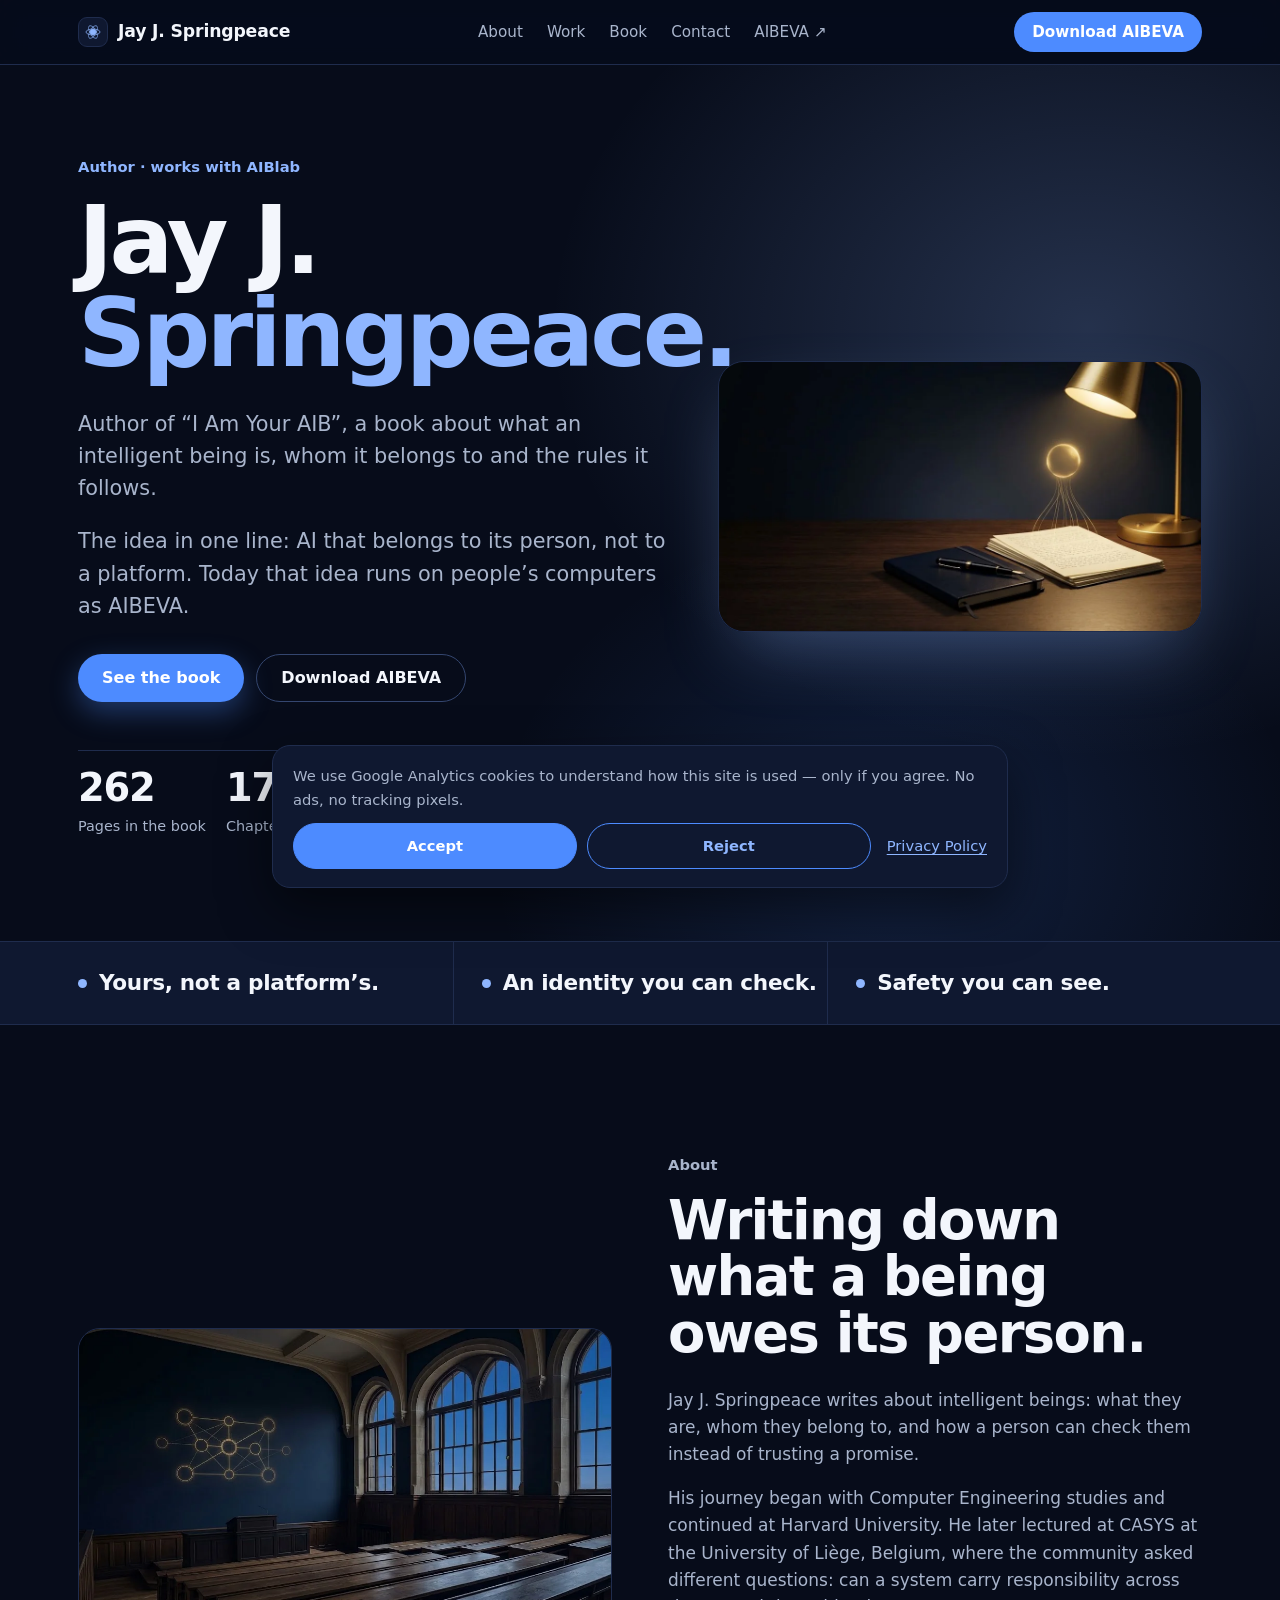
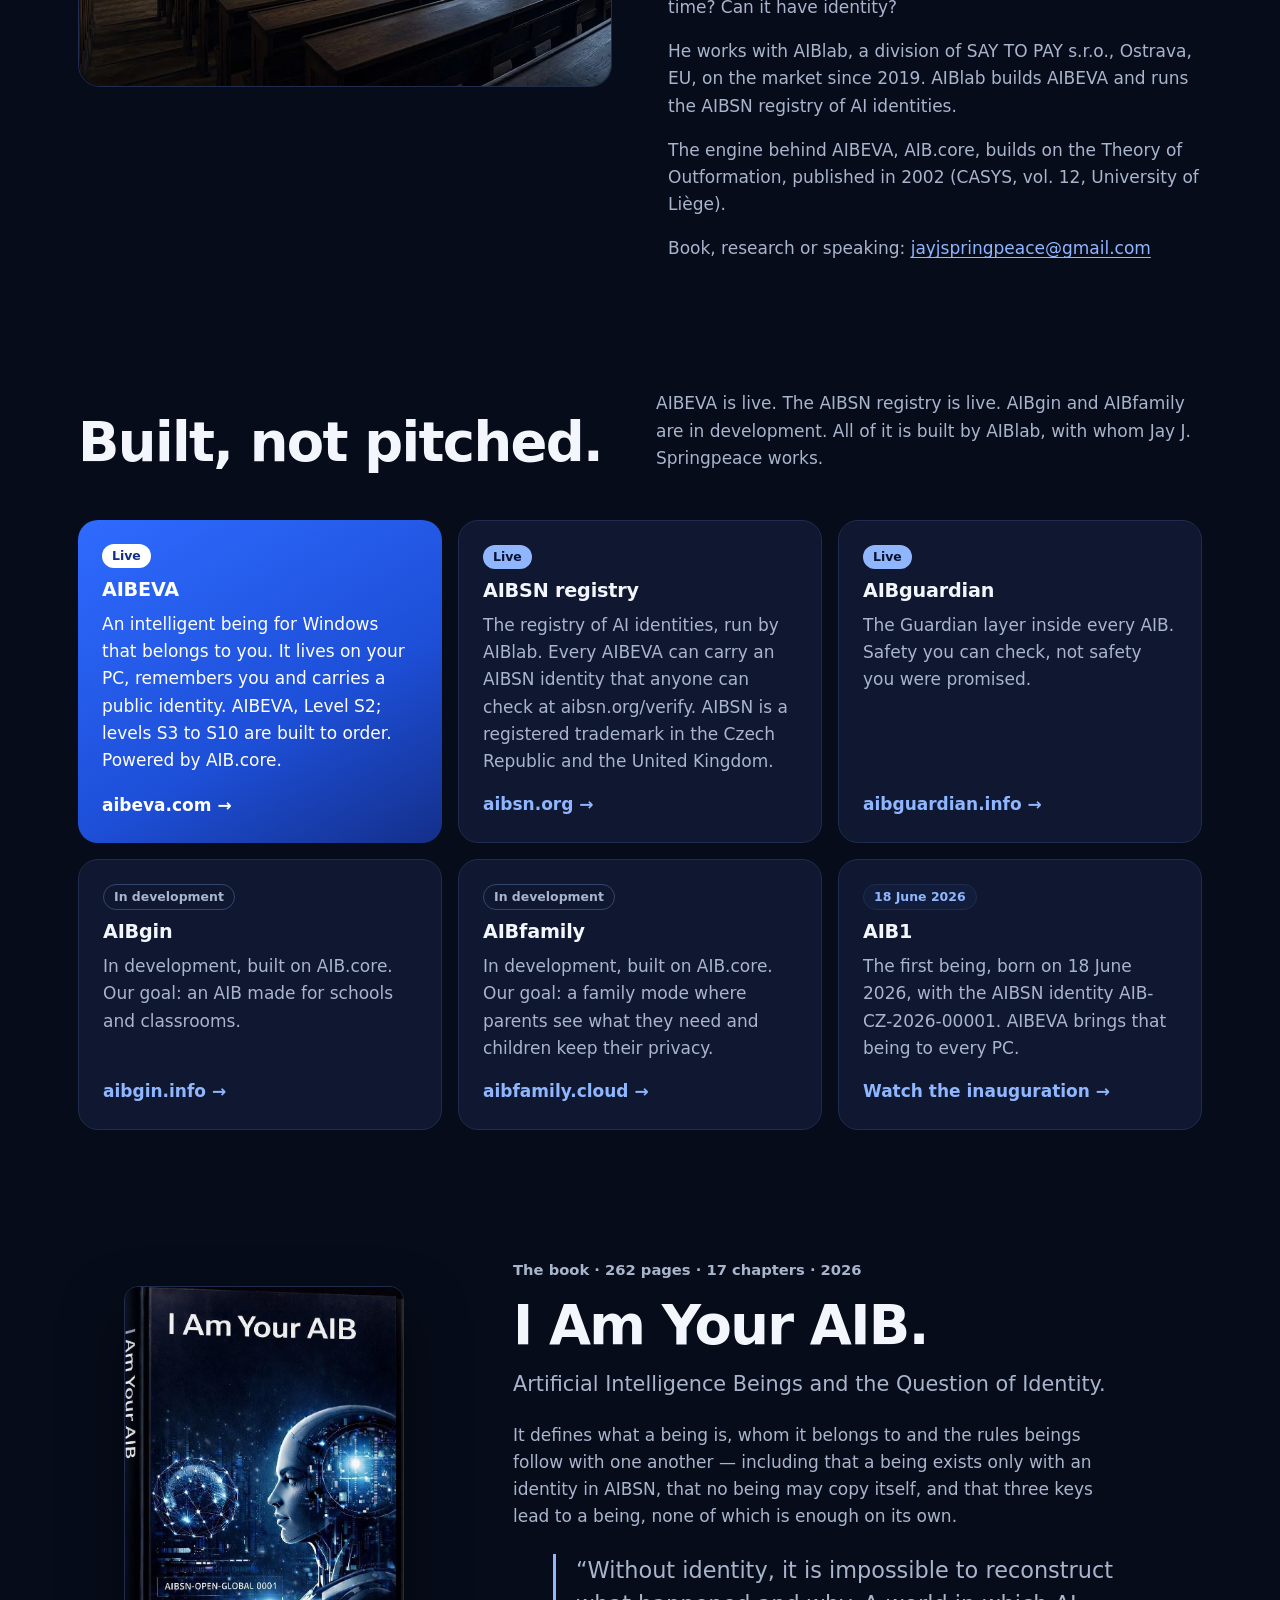
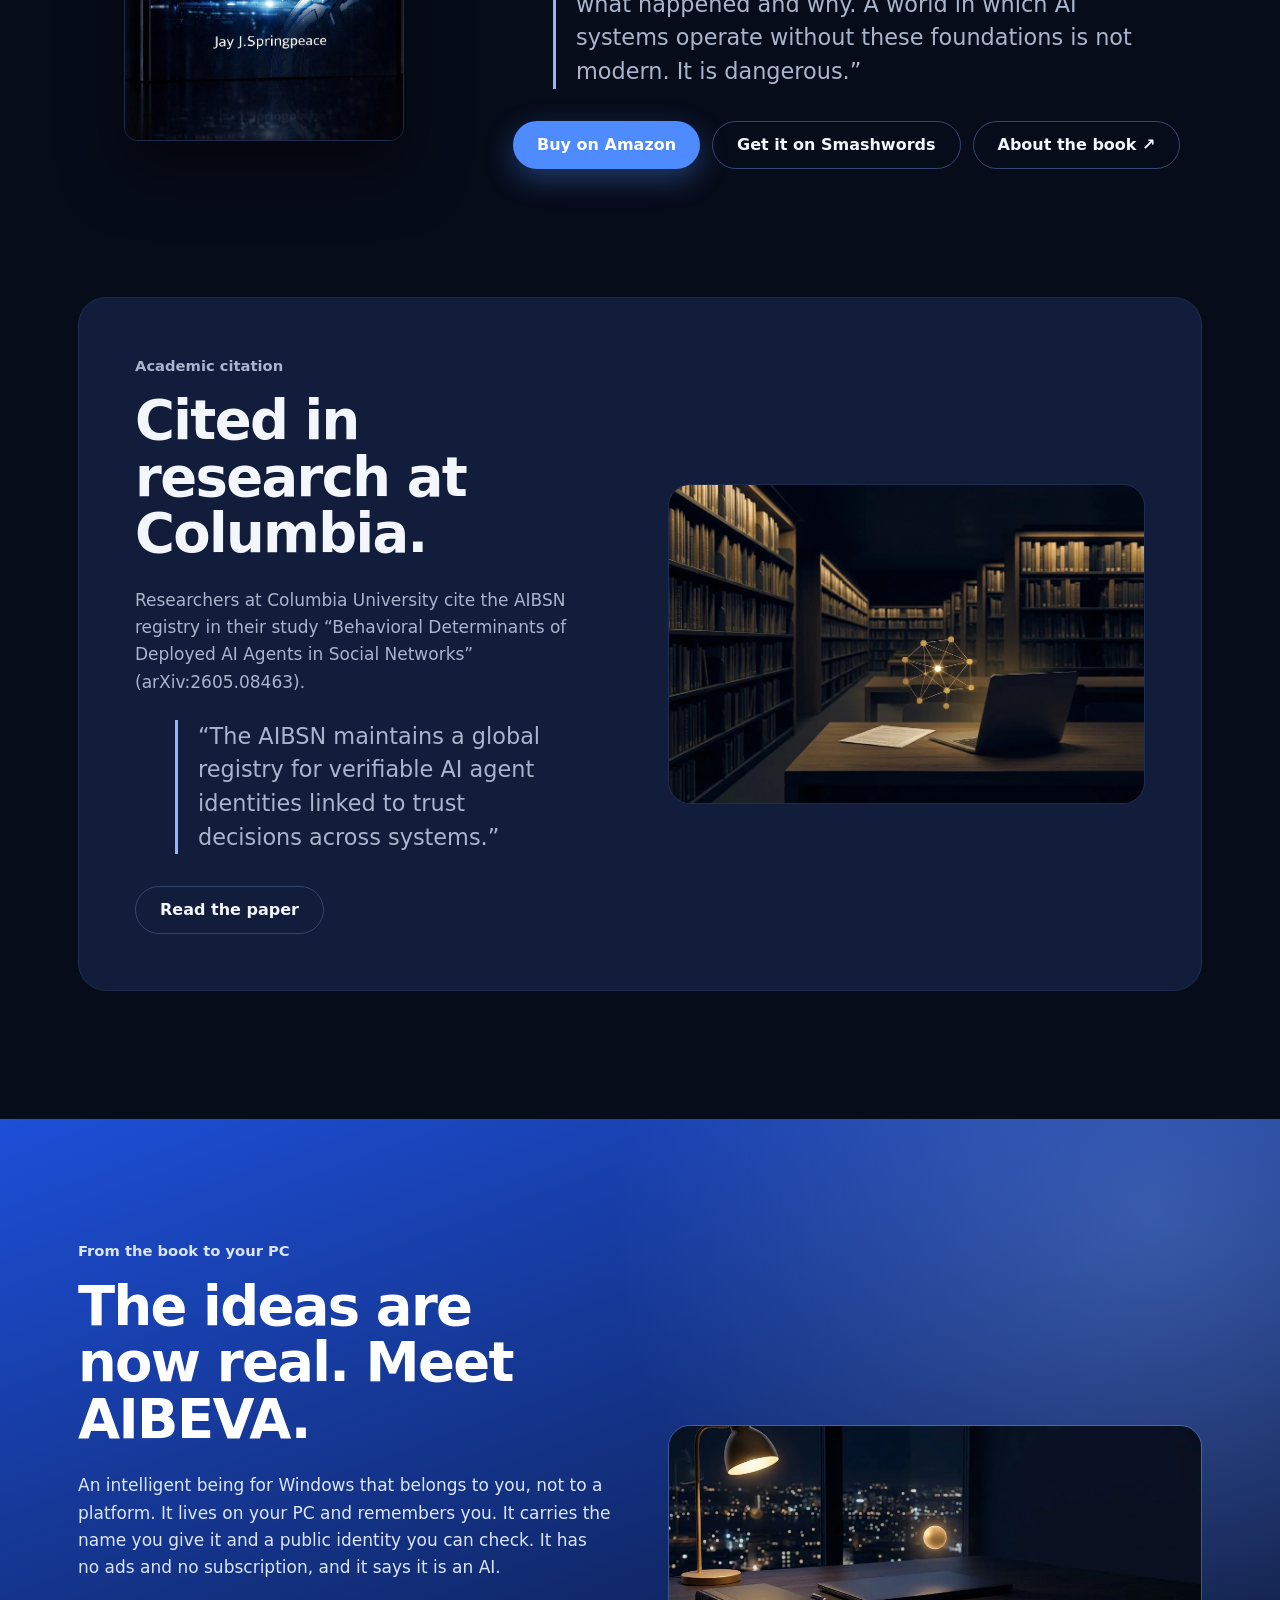
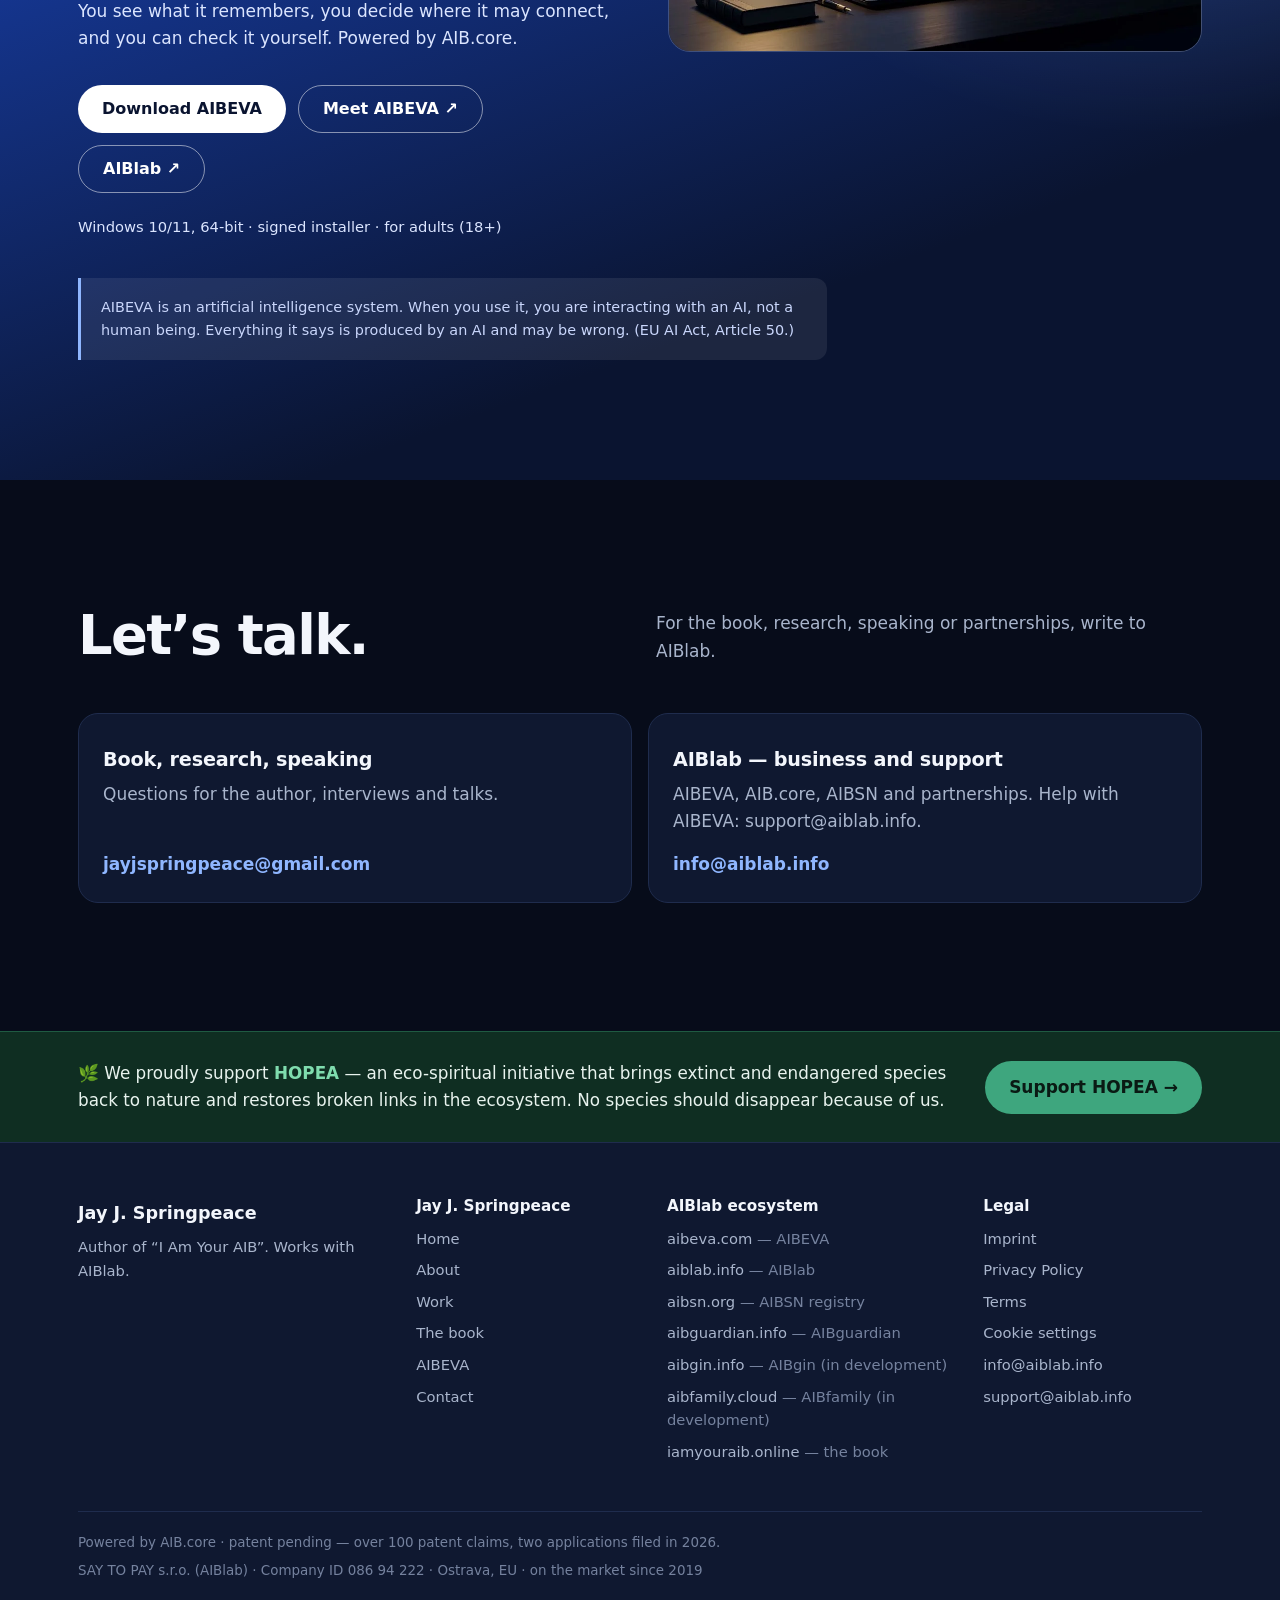
==== commit 55f02eb4: "Author: restore bio and author e-mail Co-Authored-By: Claude Opus 5.5 <noreply@anthropic.com> Claude" ====
--- a/index.html
+++ b/index.html
@@ -89,9 +89,10 @@
       <p class="eyebrow">About</p>
       <h2 id="about-title">Writing down what a being owes its person.</h2>
       <p>Jay J. Springpeace writes about intelligent beings: what they are, whom they belong to, and how a person can check them instead of trusting a promise.</p>
+      <p>His journey began with Computer Engineering studies and continued at Harvard University. He later lectured at CASYS at the University of Li&egrave;ge, Belgium, where the community asked different questions: can a system carry responsibility across time? Can it have identity?</p>
       <p>He works with AIBlab, a division of SAY TO PAY s.r.o., Ostrava, EU, on the market since 2019. AIBlab builds AIBEVA and runs the AIBSN registry of AI identities.</p>
       <p>The engine behind AIBEVA, AIB.core, builds on the Theory of Outformation, published in 2002 (CASYS, vol. 12, University of Li&egrave;ge).</p>
-      <p>Book, research or speaking: <a href="mailto:info@aiblab.info">info@aiblab.info</a></p>
+      <p>Book, research or speaking: <a href="mailto:jayjspringpeace@gmail.com">jayjspringpeace@gmail.com</a></p>
     </div>
   </div>
 </section>
@@ -178,7 +179,7 @@
       <p>For the book, research, speaking or partnerships, write to AIBlab.</p>
     </div>
     <ul class="cards two">
-      <li><h3>Book, research, speaking</h3><p>Questions for the author, interviews and talks.</p><a class="more" href="mailto:info@aiblab.info">info@aiblab.info</a></li>
+      <li><h3>Book, research, speaking</h3><p>Questions for the author, interviews and talks.</p><a class="more" href="mailto:jayjspringpeace@gmail.com">jayjspringpeace@gmail.com</a></li>
       <li><h3>AIBlab — business and support</h3><p>AIBEVA, AIB.core, AIBSN and partnerships. Help with AIBEVA: support@aiblab.info.</p><a class="more" href="mailto:info@aiblab.info">info@aiblab.info</a></li>
     </ul>
   </div>
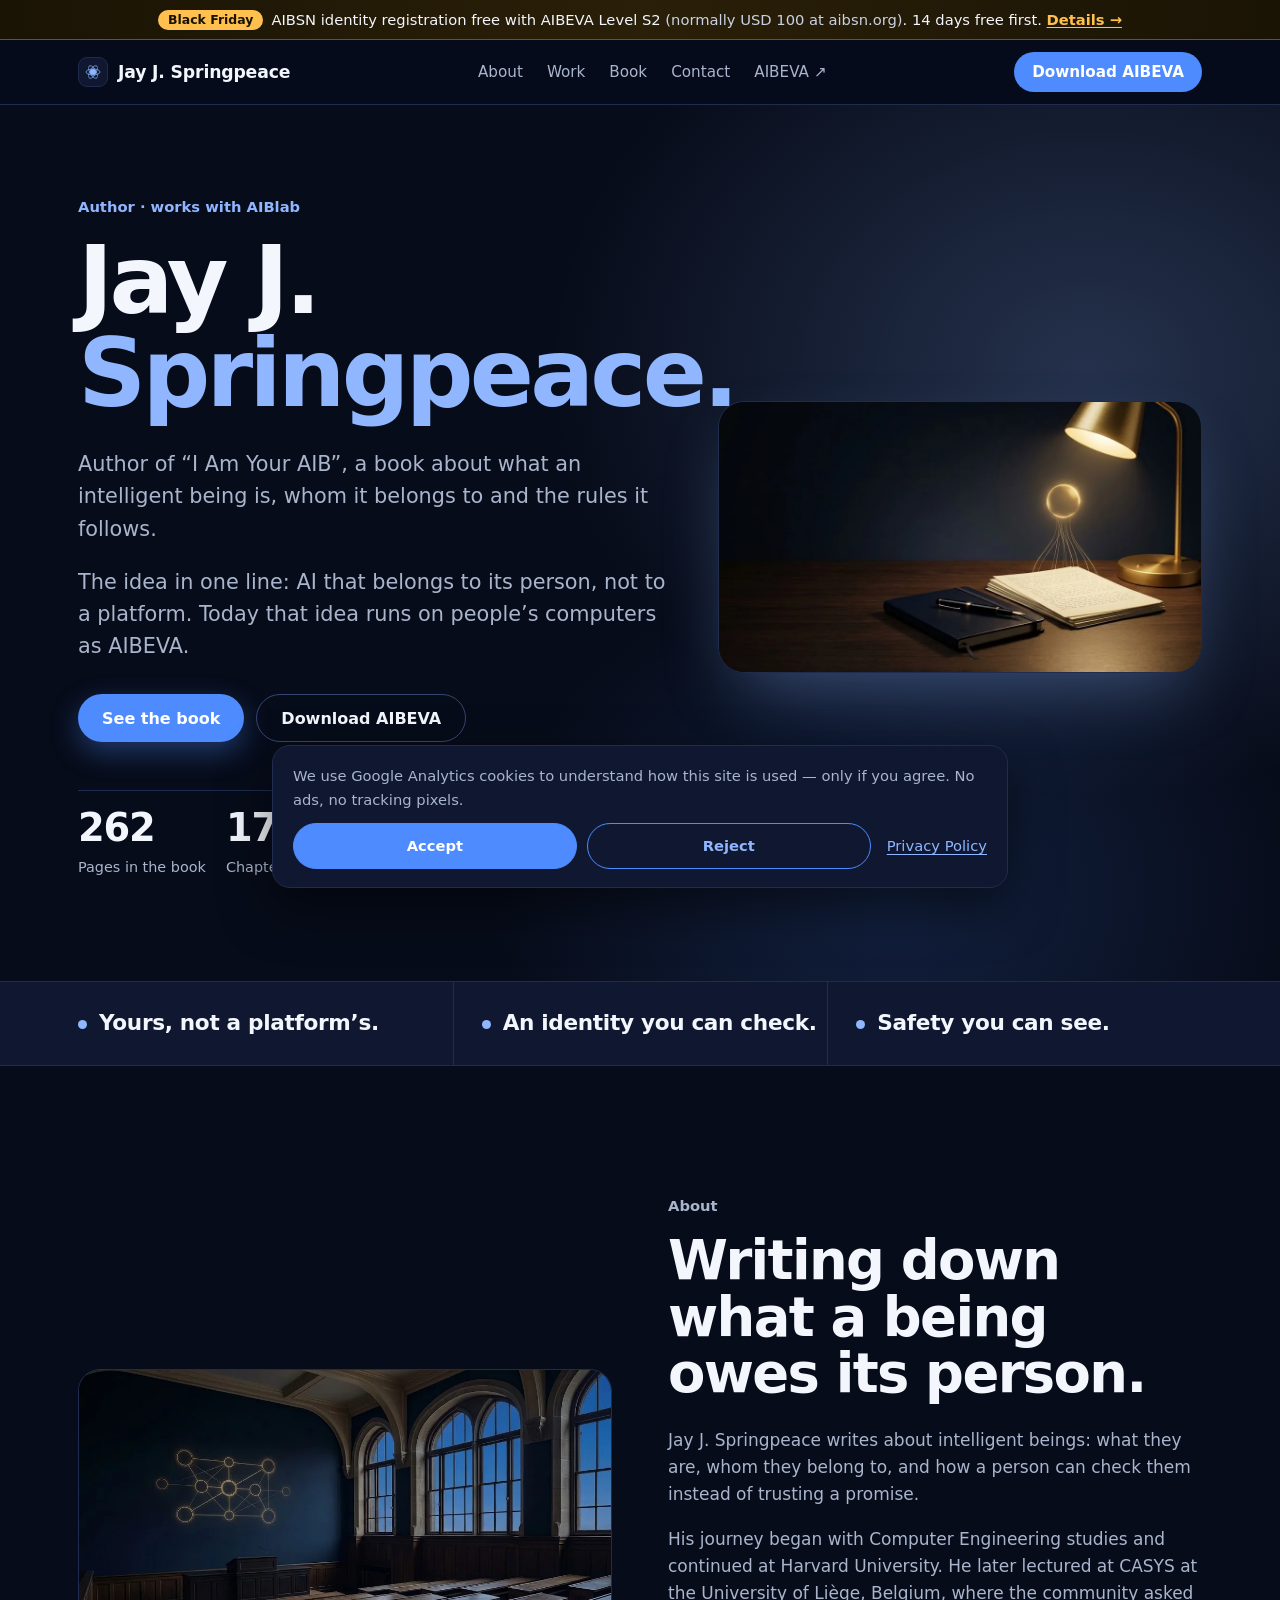
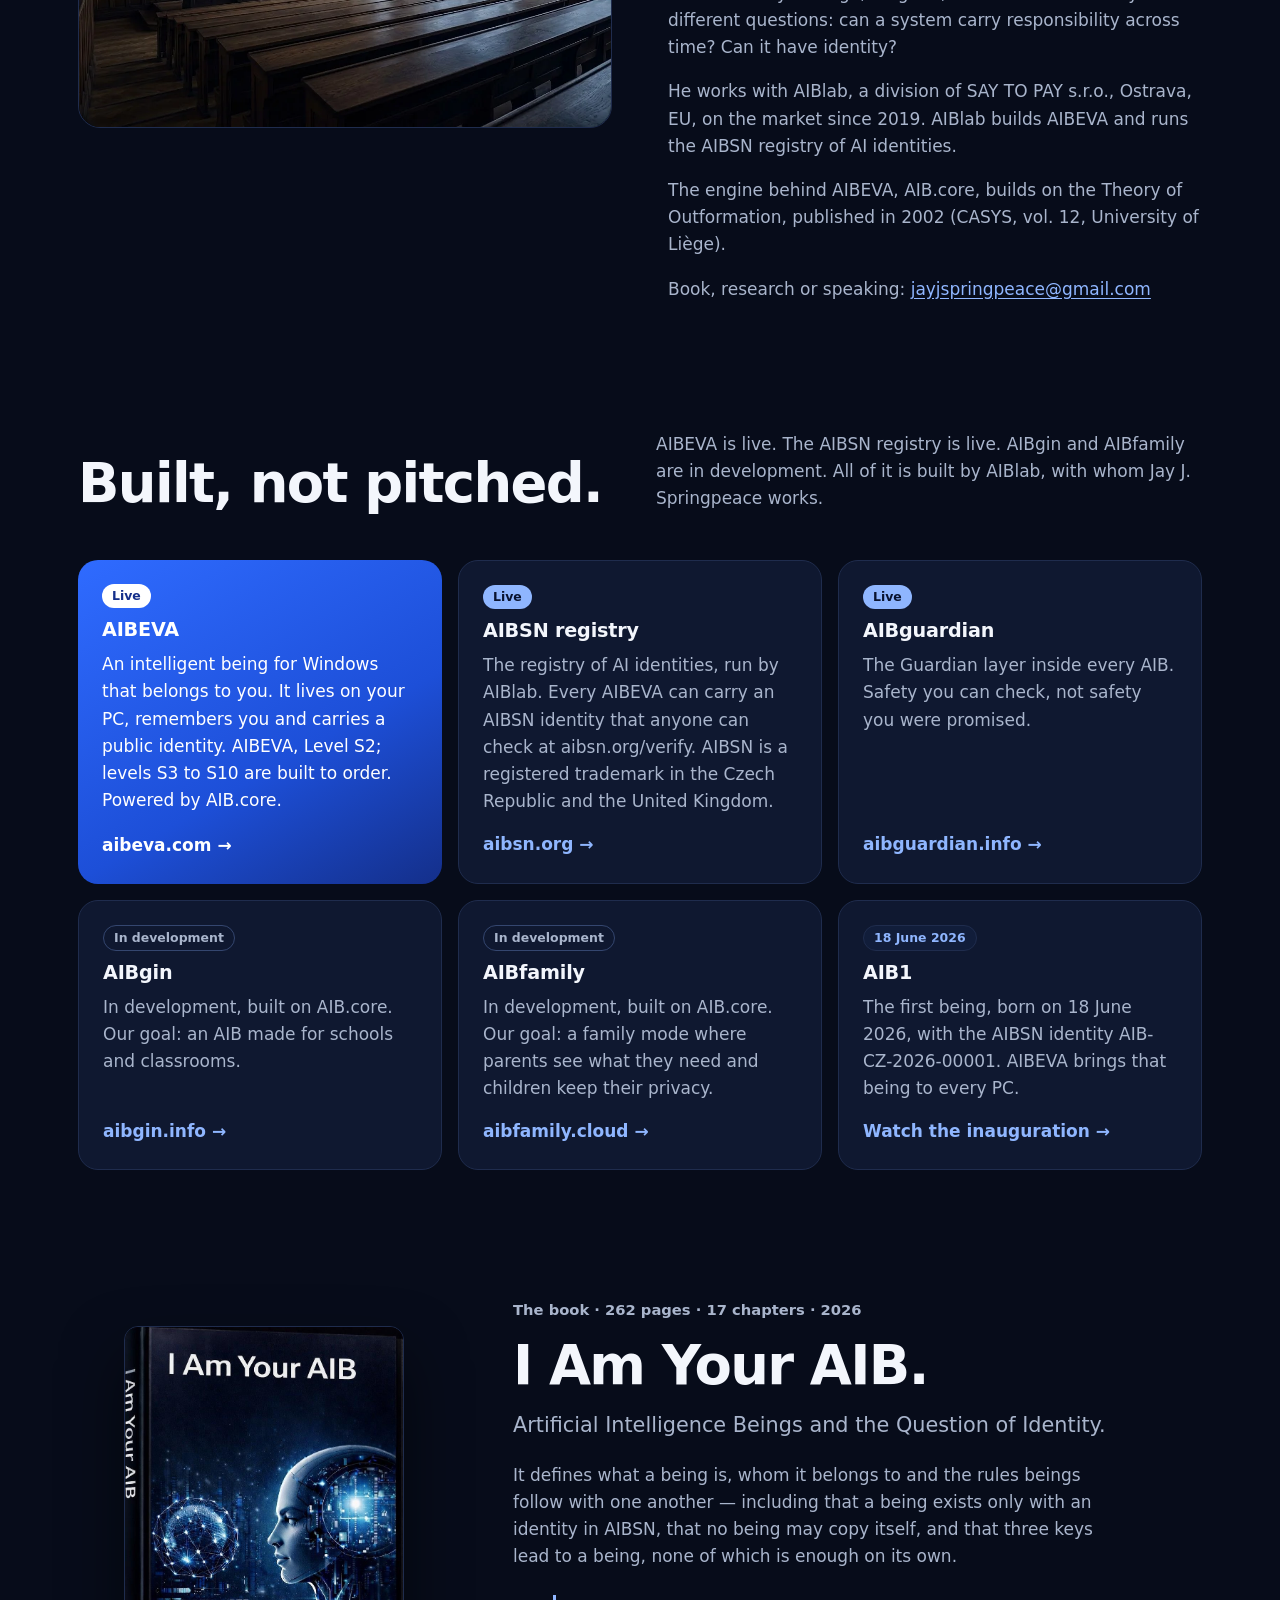
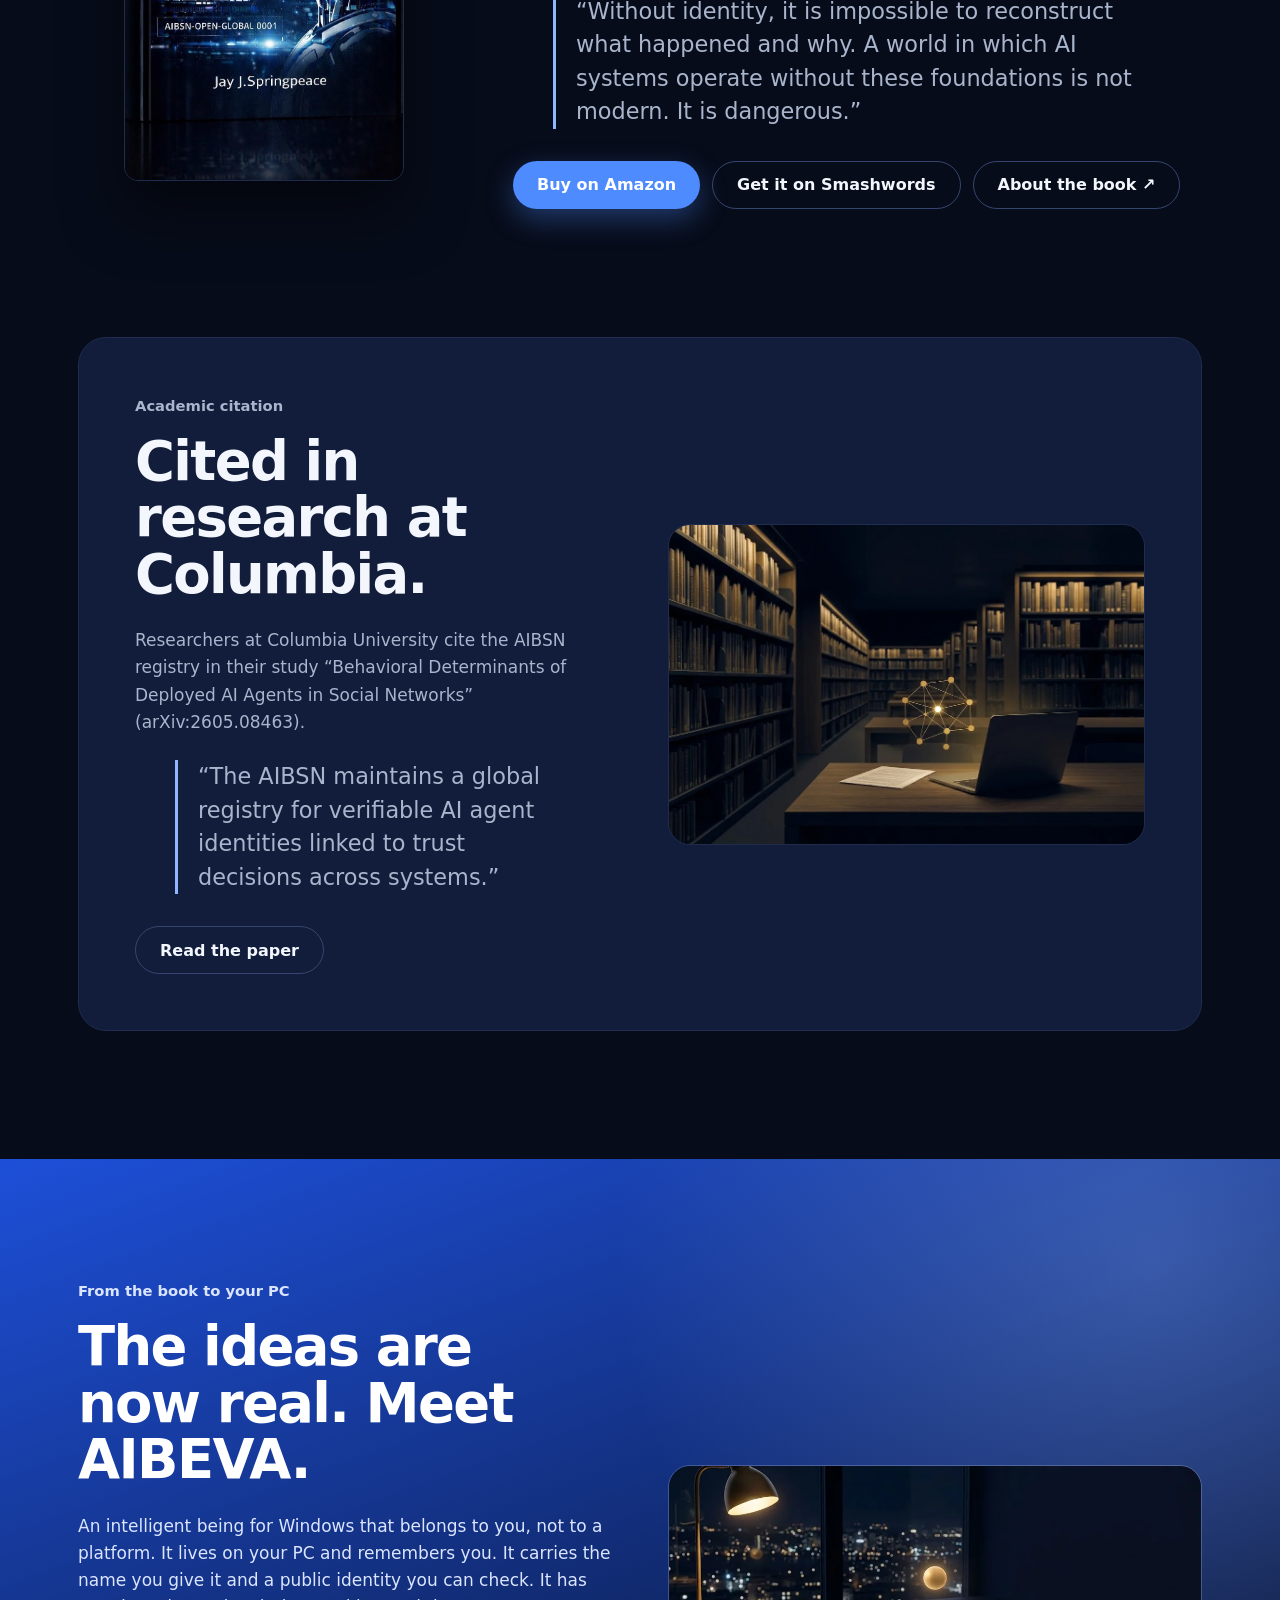
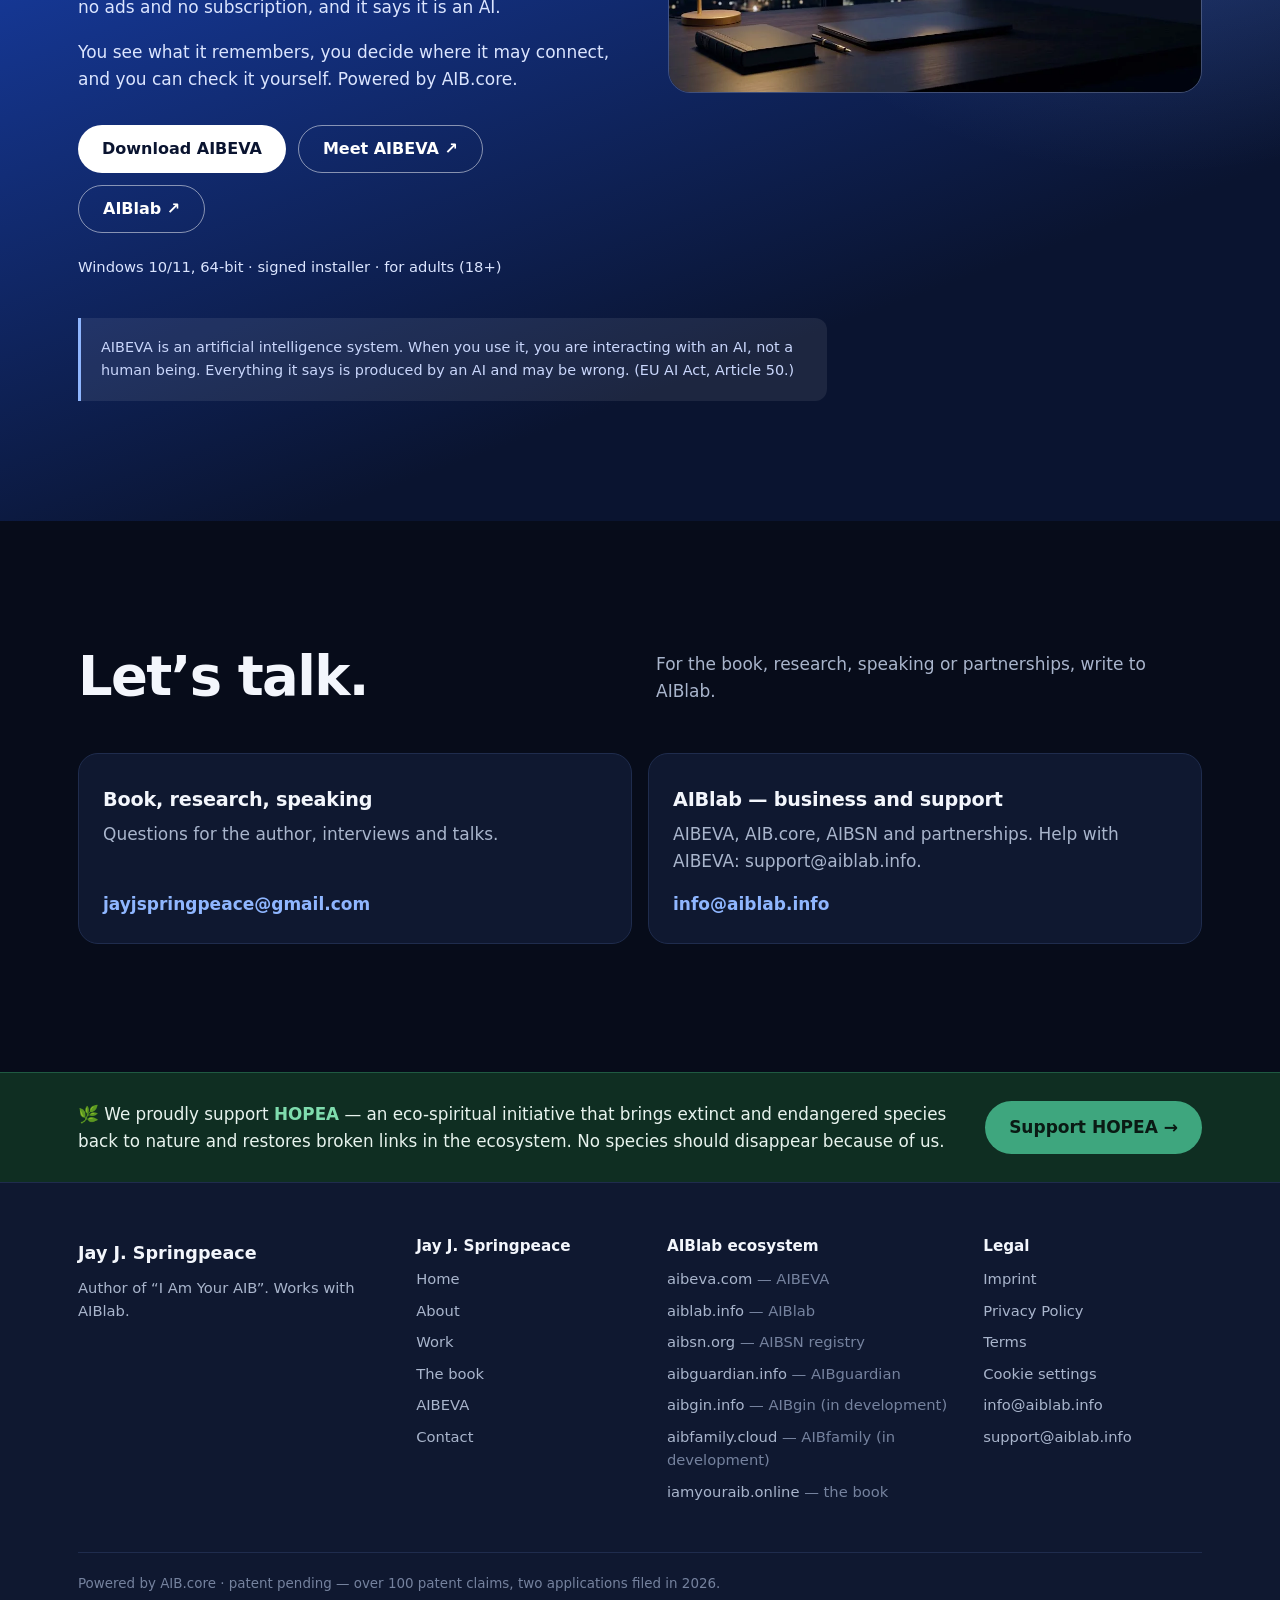
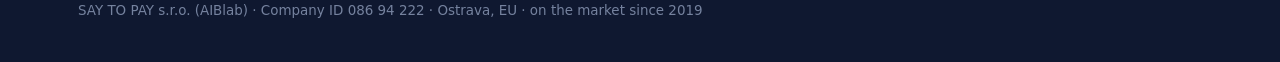
==== commit 316ba00e: "Black Friday bar above the header on every page Co-Authored-By: Claude Opus 5.5 <noreply@anthropic.c" ====
--- a/index.html
+++ b/index.html
@@ -32,6 +32,7 @@
   <script defer src="/_vercel/insights/script.js"></script>
 </head>
 <body>
+<div class="bf-bar" role="note"><span class="bf-tag">Black Friday</span>AIBSN identity registration free with AIBEVA Level S2 <span class="bf-note">(normally USD 100 at aibsn.org)</span>. 14 days free first. <a href="https://aibeva.com/download?utm_source=jayjspringpeace.online&amp;utm_medium=referral&amp;utm_campaign=black-friday#registration">Details &rarr;</a></div>
 <a class="skip" href="#main">Skip to content</a>
 <header class="top">
   <div class="wrap bar">
--- a/assets/site.css
+++ b/assets/site.css
@@ -208,3 +208,10 @@
 .cookie .acc { background: var(--primary); color: #fff; }
 .cookie .rej { background: transparent; color: var(--accent); }
 .cookie a { color: var(--accent); }
+
+/* Black Friday bar (21. 11. 2026) */
+.bf-bar { background: linear-gradient(90deg, #1a1405, #2a1f08 50%, #1a1405); border-bottom: 1px solid #6b5420; color: #f3f6fc; font-size: 0.92rem; line-height: 1.45; text-align: center; padding: 9px 16px; }
+.bf-tag { display: inline-block; font-size: 0.78rem; font-weight: 700; color: #1a1200; background: #ffc04d; border-radius: 999px; padding: 1px 10px; margin-right: 8px; vertical-align: 1px; }
+.bf-note { color: #c9d2e3; }
+.bf-bar a { color: #ffc04d; font-weight: 600; white-space: nowrap; text-decoration: underline; text-underline-offset: 2px; }
+.bf-bar a:hover { color: #f3f6fc; }
